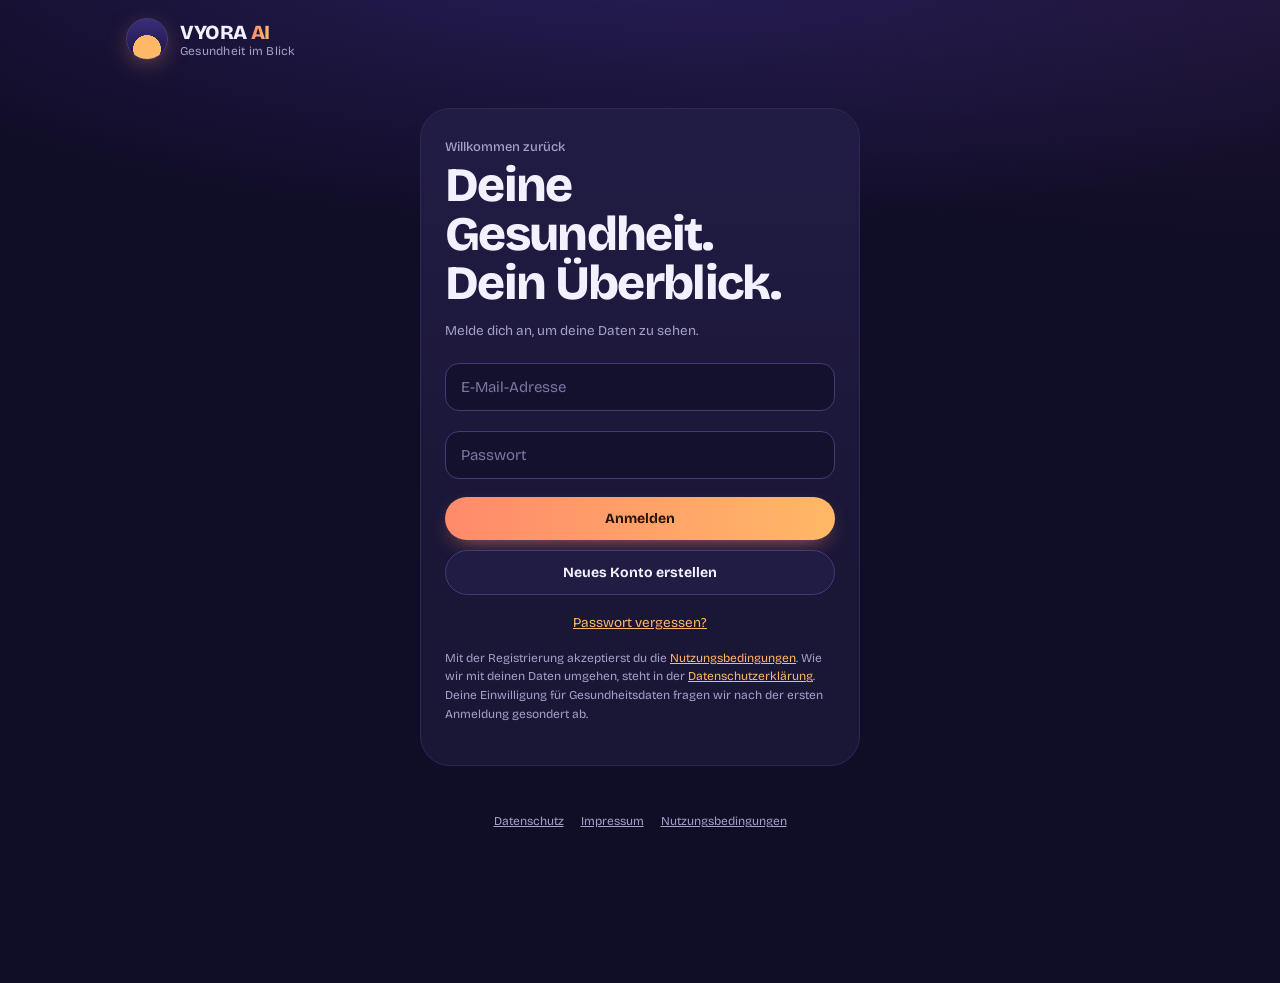
==== index.html @ ab8e05b0 "Update index.html" ====
<!DOCTYPE html>
<html lang="de">
<head>
<meta charset="UTF-8">
<meta http-equiv="Content-Security-Policy" content="default-src 'self'; script-src 'self'; style-src 'self' 'unsafe-inline'; img-src 'self' data: blob:; font-src 'self'; connect-src 'self' https://uukjvrmxrxbhueqarjpp.supabase.co wss://uukjvrmxrxbhueqarjpp.supabase.co; media-src 'self' blob:; worker-src 'self'; manifest-src 'self'; object-src 'none'; base-uri 'self'; form-action 'self'">
<meta name="viewport" content="width=device-width,initial-scale=1,viewport-fit=cover">
<meta name="theme-color" content="#100d26">
<meta name="apple-mobile-web-app-capable" content="yes">
<meta name="mobile-web-app-capable" content="yes">
<meta name="apple-mobile-web-app-status-bar-style" content="black-translucent">
<meta name="apple-mobile-web-app-title" content="VYORA">
<link rel="manifest" href="manifest.webmanifest">
<link rel="icon" type="image/png" sizes="192x192" href="icons/icon-192.png">
<link rel="apple-touch-icon" href="icons/apple-touch-icon.png">
<title>VYORA AI – Deine Gesundheit</title>
<link rel="stylesheet" href="css/app.css?v=0739593a74">
</head>
<body>
<div class="app">
<header>
  <div class="logo">
    <div class="logo-icon">V</div>
    <div>
      <strong>VYORA <span>AI</span></strong>
      <small>Gesundheit im Blick</small>
    </div>
  </div>
  <div class="avatar hidden" id="avatar">V</div>
</header>

<section id="resetCard" class="card auth hidden">
  <h1>Neues Passwort</h1>
  <p class="muted">Wähle ein neues Passwort für dein VYORA-Konto (mindestens 8 Zeichen).</p>
  <form id="resetForm">
    <input id="newPassword" type="password" aria-label="Neues Passwort" placeholder="Neues Passwort"
      autocomplete="new-password" minlength="8" required>
    <input id="newPassword2" type="password" aria-label="Neues Passwort wiederholen" placeholder="Neues Passwort wiederholen"
      autocomplete="new-password" minlength="8" required>
    <button id="resetSave" class="btn full" type="submit">Passwort speichern</button>
  </form>
  <p id="resetMessage" class="message" role="status"></p>
</section>

<section id="authCard" class="card auth hidden">
  <div class="eyebrow">Willkommen zurück</div>
  <h1>Deine Gesundheit.<br>Dein Überblick.</h1>
  <p class="muted">Melde dich an, um deine Daten zu sehen.</p>
  <form id="loginForm">
    <input id="email" type="email" aria-label="E-Mail-Adresse" placeholder="E-Mail-Adresse"
      autocomplete="email" required>
    <input id="password" type="password" aria-label="Passwort" placeholder="Passwort"
      autocomplete="current-password" minlength="6" required>
    <button class="btn full" type="submit">Anmelden</button>
  </form>
  <button id="registerButton" class="btn secondary full">
    Neues Konto erstellen
  </button>
  <button id="forgotButton" class="link-btn" type="button">
    Passwort vergessen?
  </button>

  <p class="muted small-note">
    Mit der Registrierung akzeptierst du die
    <a href="nutzungsbedingungen.html">Nutzungsbedingungen</a>.
    Wie wir mit deinen Daten umgehen, steht in der
    <a href="datenschutz.html">Datenschutzerklärung</a>.
    Deine Einwilligung für Gesundheitsdaten fragen wir nach der
    ersten Anmeldung gesondert ab.
  </p>

  <div id="socialLogin" class="hidden">
    <div class="or-line"><span>oder</span></div>
    <button id="googleLogin" class="btn social full hidden" type="button">
      <span class="social-icon">G</span> Mit Google anmelden
    </button>
    <button id="appleLogin" class="btn social full hidden" type="button">
      <span class="social-icon"></span> Mit Apple anmelden
    </button>
  </div>
</section>

<section id="mfaCard" class="card auth hidden">
  <div class="eyebrow">Zwei-Faktor-Anmeldung</div>
  <h1>Code eingeben</h1>
  <p>Dein Konto ist zusätzlich geschützt. Gib den 6-stelligen Code aus
    deiner Authenticator-App ein.</p>
  <form id="mfaForm">
    <label for="mfaCode">Code</label>
    <input id="mfaCode" inputmode="numeric" autocomplete="one-time-code"
      maxlength="7" required placeholder="123456">
    <button id="mfaButton" class="btn full" type="submit">Bestätigen</button>
  </form>
  <p id="mfaMessage" class="message" role="status"></p>
  <button id="mfaLogout" class="btn secondary full" type="button">Abmelden</button>
  <p class="muted small-note">Kein Zugriff mehr auf deine Authenticator-App?
    Schreib uns über das <a href="impressum.html">Impressum</a>. Nach einer
    Identitätsprüfung entfernen wir den zweiten Faktor.</p>
</section>

<section id="consentCard" class="card auth consent hidden">
  <div class="eyebrow">Bevor es losgeht</div>
  <h1>Deine Einwilligung</h1>
  <p class="notice hidden" id="consentUpdateNote">
    Neu in VYORA: Medikamentenplan, Symptom-Tagebuch, Laborwerte und ein
    Bericht für den Arzttermin.
    Weil dabei weitere Gesundheitsdaten gespeichert werden können, bitten
    wir dich, deine Einwilligung zu erneuern.
  </p>
  <p>
    VYORA AI ist eine Gesundheits-App. Damit sie funktioniert, verarbeiten
    wir <strong>Gesundheitsdaten</strong> von dir. Das sind besonders
    geschützte Daten, deshalb brauchen wir deine ausdrückliche Einwilligung.
  </p>
  <ul class="consent-list">
    <li><strong>Welche Daten:</strong> Mahlzeiten und Nährwerte, Trainings
      und Trainingsfortschritt, Tagesziele, Gewicht, Blutdruck, Puls,
      Blutzucker, Insulin-Einträge (Einheiten, Art, Name, KE) und Notizen,
      Schlafzeiten, Wohlbefinden (Stimmung, Energie, Stress), Obst- und
      Gemüse-Portionen, Medikamente mit Einnahmezeiten und abgehakten
      Einnahmen, Symptome mit deiner Einschätzung der Stärke, Laborwerte
      von deinen Befunden und Notizen, die du selbst einträgst. Wenn du
      einen Oura Ring verbindest, außerdem Schlaf-, Erholungs-, Aktivitäts-,
      Herzfrequenz- und Workout-Daten aus deinem Oura-Konto. Wenn du Apple
      Health per Kurzbefehl verbindest, die übermittelten Tageswerte
      (Schritte, Schlafdauer, Ruhepuls, aktive Kalorien).</li>
    <li><strong>Wozu:</strong> nur um dir diese Werte anzuzeigen und für dich
      auszuwerten. Keine Werbung, kein Verkauf, keine Weitergabe an Dritte,
      keine KI-Auswertung durch externe Anbieter.</li>
    <li><strong>Wo:</strong> in unserer Datenbank bei Supabase in der EU
      (Irland). Nur du hast Zugriff auf deine Einträge.</li>
    <li><strong>Widerruf:</strong> jederzeit unter „Mehr → Datenschutz &amp;
      Konto“. Dabei werden dein Konto und alle deine Daten gelöscht.</li>
  </ul>

  <form id="consentForm">
    <label class="check">
      <input type="checkbox" id="consentHealth" required>
      <span>Ich willige ausdrücklich ein, dass VYORA AI meine
      Gesundheitsdaten wie oben und in der
      <a href="datenschutz.html" target="_blank" rel="noopener">Datenschutzerklärung</a>
      beschrieben verarbeitet (Art. 9 Abs. 2 lit. a DSGVO). Mir ist bekannt,
      dass ich diese Einwilligung jederzeit mit Wirkung für die Zukunft
      widerrufen kann.</span>
    </label>
    <label class="check">
      <input type="checkbox" id="consentTerms" required>
      <span>Ich bin mindestens 16 Jahre alt und akzeptiere die
      <a href="nutzungsbedingungen.html" target="_blank" rel="noopener">Nutzungsbedingungen</a>.
      Mir ist bewusst, dass VYORA AI keine ärztliche Beratung ersetzt.</span>
    </label>
    <button id="consentButton" class="btn full" type="submit">
      Einwilligen und fortfahren
    </button>
  </form>
  <button id="consentDecline" class="btn secondary full" type="button">
    Nicht einwilligen und abmelden
  </button>
  <p id="consentMessage" class="message" role="status"></p>
</section>

<div id="dashboard" class="hidden">
<div id="offlineBanner" class="notice offline-banner hidden" role="status" aria-live="polite"></div>

<section id="homeView" class="view active">
  <div class="grid">
    <div class="card hero" id="heroCard">
      <h1>Guten <span id="greeting">Tag</span></h1>
      <p class="muted">So erholt bist du heute.</p>
      <div class="hero-content">
        <div class="score-ring">
          <svg viewBox="0 0 180 180" width="100%" height="100%" aria-hidden="true">
            <defs>
              <linearGradient id="sunGradient" x1="0" y1="0" x2="1" y2="1">
                <stop offset="0" stop-color="#9b5cff"/>
                <stop offset=".55" stop-color="#ff8a6b"/>
                <stop offset="1" stop-color="#ffd27a"/>
              </linearGradient>
            </defs>
            <circle class="ring-track" cx="90" cy="90" r="72"/>
            <circle id="scoreCircle" class="ring-progress"
              cx="90" cy="90" r="72"/>
          </svg>
          <div class="score-center">
            <strong id="mainScore">–</strong>
            <small id="scoreLabel">Schlafscore</small>
          </div>
        </div>
        <div class="score-info">
          <div class="eyebrow" id="scoreDate">Letzte Messung</div>
          <strong id="scoreRating">Noch keine Daten</strong>
          <p id="scoreSource">Dein zuletzt erfasster Schlafscore vom Tracker.</p>
        </div>
      </div>
    </div>

    <div class="card">
      <h2 id="trackerTitle">⌚ Dein Tracker</h2>
      <div class="status-row">
        <div id="ouraDot" class="dot"></div>
        <span id="ouraStatus">Verbindung wird geprüft ...</span>
      </div>
      <p class="muted">
        Verbinde einen Tracker für Schlaf, Puls und Schritte. Ohne Tracker
        kannst du alles selbst eintragen. Direkt verbinden: Oura Ring.
        Apple Watch: über Apple Health unter „Mehr“. Garmin und Fitbit
        sind in Planung.
      </p>
      <button id="ouraButton" class="btn secondary hidden">
        Oura verbinden
      </button>
      <button id="sleepButton" class="btn hidden">
        Schlafdaten aktualisieren ↻
      </button>
      <p id="ouraMessage" class="message"></p>
    </div>
  </div>

  <div class="stats">
    <div class="card stat">
      <div class="stat-icon">☾</div>
      <small>Schlaf</small>
      <strong id="miniSleep">–</strong>
      <small id="miniSleepSrc">vom Tracker</small>
    </div>
    <div class="card stat">
      <div class="stat-icon">♡</div>
      <small>Puls</small>
      <strong id="homePulse">–</strong>
      <small id="homePulseInfo">Noch keine Daten</small>
    </div>
    <div class="card stat">
      <div class="stat-icon">⚡</div>
      <small>Training heute</small>
      <strong id="homeTraining">–</strong>
      <small id="homeTrainingInfo">Noch nichts eingetragen</small>
    </div>
  </div>

  <div class="card" id="weekCard">
    <h2>📅 Deine Woche</h2>
    <p class="muted">Die letzten 7 Tage im Vergleich zu den 7 Tagen davor.</p>
    <div class="week-grid">
      <div class="nutrition-stat">
        <strong id="wkSleep">–</strong><small id="wkSleepLabel">Ø Schlaf</small>
        <span class="week-delta" id="wkSleepDelta"></span>
      </div>
      <div class="nutrition-stat">
        <strong id="wkTrain">–</strong><small>Trainingstage</small>
        <span class="week-delta" id="wkTrainDelta"></span>
      </div>
      <div class="nutrition-stat">
        <strong id="wkKcal">–</strong><small>Ø kcal pro Tag</small>
        <span class="week-delta" id="wkKcalDelta"></span>
      </div>
      <div class="nutrition-stat">
        <strong id="wkSteps">–</strong><small>Ø Schritte</small>
        <span class="week-delta" id="wkStepsDelta"></span>
      </div>
    </div>
    <p class="muted small-note" id="wkNote">Kalorien: Durchschnitt der Tage, an denen du etwas eingetragen hast. Zur Orientierung: Die WHO empfiehlt an mindestens 2 Tagen pro Woche Kräftigung; Studien zeigen ab etwa 7.000 Schritten am Tag einen deutlichen Gesundheitsnutzen.</p>
  </div>

  <div class="card" id="tipCard">
    <h2>💡 Tipp des Tages</h2>
    <div id="tipBox"></div>
  </div>

  <div class="card" id="challengeCard">
    <h2>🎯 Challenges &amp; Erfolge</h2>
    <div id="challengeBox"></div>
    <div id="challengeNew">
      <label for="challengeKind">Neue 30-Tage-Challenge</label>
      <select id="challengeKind"></select>
      <button id="challengeStart" class="btn secondary full" type="button">Challenge starten</button>
    </div>
    <p id="challengeMessage" class="message" role="status"></p>
    <details class="cx-extra">
      <summary>🏅 Deine Erfolge</summary>
      <div id="milestoneBox"><p class="muted">Wird geladen ...</p></div>
    </details>
  </div>

  <div class="card hidden" id="trackerCard">
    <div class="eyebrow" id="trackerCardSource">Von deinem Tracker</div>
    <h2 id="trackerCardTitle">⌚ Heute auf einen Blick</h2>
    <div class="tracker-grid">
      <div class="nutrition-stat">
        <strong id="trkHr">–</strong><small id="trkHrInfo">Aktuelle HF</small>
      </div>
      <div class="nutrition-stat">
        <strong id="trkReadiness">–</strong><small>Erholung</small>
      </div>
      <div class="nutrition-stat">
        <strong id="trkSteps">–</strong><small>Schritte</small>
      </div>
      <div class="nutrition-stat">
        <strong id="trkKcal">–</strong><small>Aktive kcal</small>
      </div>
    </div>
    <p class="muted" id="trkLastNight"></p>
  </div>

  <div class="grid">
    <div class="card">
      <h2>Dein Schlafverlauf</h2>
      <p class="muted">Letzte 7 Tage</p>
      <div id="homeChart" class="chart"></div>
    </div>
    <div class="card">
      <h2>🎯 Deine Tagesziele</h2>
      <div class="goal-rings">
      <div class="goal" data-goal="kcal">
        <div class="goal-ring">
          <svg viewBox="0 0 64 64" aria-hidden="true">
            <circle class="goal-track" cx="32" cy="32" r="27"/>
            <circle class="goal-fill" id="goalKcalFill" cx="32" cy="32" r="27"/>
          </svg>
          <strong id="homeCalories">0</strong>
        </div>
        <small id="goalKcalText">kcal</small>
      </div>
      <div class="goal" data-goal="protein">
        <div class="goal-ring">
          <svg viewBox="0 0 64 64" aria-hidden="true">
            <circle class="goal-track" cx="32" cy="32" r="27"/>
            <circle class="goal-fill" id="goalProteinFill" cx="32" cy="32" r="27"/>
          </svg>
          <strong id="goalProteinValue">0</strong>
        </div>
        <small id="goalProteinText">g Eiweiß</small>
      </div>
      <div class="goal" data-goal="steps">
        <div class="goal-ring">
          <svg viewBox="0 0 64 64" aria-hidden="true">
            <circle class="goal-track" cx="32" cy="32" r="27"/>
            <circle class="goal-fill" id="goalStepsFill" cx="32" cy="32" r="27"/>
          </svg>
          <strong id="goalStepsValue">–</strong>
        </div>
        <small id="goalStepsText">Schritte</small>
      </div>
      <div class="goal" data-goal="water">
        <div class="goal-ring">
          <svg viewBox="0 0 64 64" aria-hidden="true">
            <circle class="goal-track" cx="32" cy="32" r="27"/>
            <circle class="goal-fill" id="goalWaterFill" cx="32" cy="32" r="27"/>
          </svg>
          <strong id="goalWaterValue">0</strong>
        </div>
        <small id="goalWaterText">Gläser Wasser</small>
      </div>
      </div>
      <div class="water-row">
        <button id="waterMinus" type="button" aria-label="Ein Glas Wasser weniger">−</button>
        <span id="waterInfo" aria-live="polite">💧 0 Gläser · 0,0 l</span>
        <button id="waterPlus" class="plus" type="button" aria-label="Ein Glas Wasser getrunken">+</button>
      </div>
      <div class="water-row">
        <button id="vegMinus" type="button" aria-label="Eine Portion Obst oder Gemüse weniger">−</button>
        <span id="vegInfo" aria-live="polite">🥦 0/5 Obst &amp; Gemüse</span>
        <button id="vegPlus" class="plus" type="button" aria-label="Eine Portion Obst oder Gemüse gegessen">+</button>
      </div>
      <p id="homeNutritionInfo" class="muted">
        Noch keine Mahlzeiten eingetragen.
      </p>
      <div class="goal-actions">
        <button class="btn" id="goNutrition">
          Mahlzeit eintragen +
        </button>
        <button class="btn secondary" id="goGoals" type="button">
          Ziele festlegen
        </button>
      </div>
    </div>
  </div>
</section>

<section id="nutritionView" class="view">
  <div class="eyebrow">Dein Ernährungstagebuch</div>
  <h1>Ernährung 🥗</h1>
  <p class="muted">
    Lebensmittel suchen, Mengen wählen und Nährwerte übernehmen.
  </p>

  <div class="card">
    <label for="nutritionDate">Datum auswählen</label>
    <input id="nutritionDate" type="date">
    <h2>Deine Tagesbilanz</h2>
    <div class="nutrition-summary">
      <div class="nutrition-stat">
        <strong id="totalCalories">0</strong><small>kcal</small>
      </div>
      <div class="nutrition-stat">
        <strong id="totalProtein">0</strong><small>Eiweiß (g)</small>
      </div>
      <div class="nutrition-stat">
        <strong id="totalCarbs">0</strong><small>Kohlenhydrate (g)</small>
      </div>
      <div class="nutrition-stat">
        <strong id="totalFat">0</strong><small>Fett (g)</small>
      </div>
    </div>
    <p class="muted" id="fiberInfo"></p>
    <p class="muted">
      Die Tageswerte ergeben sich aus deinen gespeicherten Mahlzeiten.
    </p>
  </div>

  <div class="card hidden" id="frequentCard">
    <h2>⭐ Oft gegessen</h2>
    <p class="muted">
      Ein Tipp übernimmt Menge und Nährwerte vom letzten Mal.
    </p>
    <div id="frequentList" class="chips"></div>
  </div>

  <div class="card">
    <h2>🔎 Lebensmittel suchen</h2>
    <p class="muted">
      Suche zum Beispiel nach Haferflocken, Skyr oder Milch.
    </p>

    <form id="foodSearchForm">
      <label for="foodSearch">Lebensmittel oder Marke</label>
      <input id="foodSearch" type="search"
        placeholder="z. B. Haferflocken" minlength="2" required>
      <button id="foodSearchButton" class="btn full" type="submit">
        Lebensmittel suchen
      </button>
    </form>

    <div class="or-line">oder Barcode</div>

    <button id="scanButton" class="btn secondary full" type="button">
      📷 Barcode scannen
    </button>

    <div id="scanBox" class="scan-box hidden">
      <video id="scanVideo" muted playsinline></video>
      <div class="scan-frame"></div>
    </div>
    <button id="scanStop" class="btn secondary full hidden" type="button">
      Scannen beenden
    </button>

    <form id="barcodeForm" class="barcode-row">
      <div>
        <label for="barcodeInput">Barcode eintippen</label>
        <input id="barcodeInput" inputmode="numeric"
          pattern="[0-9]{8,14}" maxlength="14"
          placeholder="z. B. 4000521006303" required>
      </div>
      <button class="btn" type="submit">Suchen</button>
    </form>

    <p id="foodSearchMessage" class="message" role="status"></p>
    <div id="foodSearchResults"></div>

    <p class="muted">
      Datenquelle: Open Food Facts. Die Angaben stammen teilweise
      von Nutzern und können unvollständig oder fehlerhaft sein.
      Suchbegriffe und Barcodes werden über unseren eigenen Server
      (Supabase, EU) an Open Food Facts weitergegeben – deine
      IP-Adresse und dein Konto bleiben dort unbekannt. Das Kamerabild
      wird nur auf deinem Gerät ausgewertet und weder gespeichert
      noch hochgeladen.
    </p>
  </div>

  <div class="card">
    <h2>+ Mahlzeit hinzufügen</h2>
    <p id="selectedFoodInfo" class="muted">
      Wähle ein Suchergebnis oder gib deine Werte selbst ein.
    </p>

    <form id="nutritionForm">
      <label for="mealType">Mahlzeit</label>
      <select id="mealType" required>
        <option value="breakfast">Frühstück</option>
        <option value="lunch">Mittagessen</option>
        <option value="dinner">Abendessen</option>
        <option value="snack">Snack</option>
      </select>

      <label for="foodName">Lebensmittel / Gericht</label>
      <input id="foodName" maxlength="200"
        placeholder="z. B. Haferflocken" required>

      <label for="foodAmount">Menge in Gramm</label>
      <input id="foodAmount" type="number"
        min="1" max="100000" step="0.1" value="100" required>

      <p class="muted" id="amountHint">
        Bei ausgewählten Lebensmitteln werden die Nährwerte
        automatisch für diese Menge berechnet.
      </p>

      <div class="form-grid">
        <div>
          <label for="calories">Kalorien (kcal)</label>
          <input id="calories" type="number" min="0"
            max="999999" step="0.01" placeholder="0" required>
        </div>
        <div>
          <label for="protein">Eiweiß (g)</label>
          <input id="protein" type="number" min="0"
            max="999999" step="0.01" value="0" required>
        </div>
        <div>
          <label for="carbs">Kohlenhydrate (g)</label>
          <input id="carbs" type="number" min="0"
            max="999999" step="0.01" value="0" required>
        </div>
        <div>
          <label for="fat">Fett (g)</label>
          <input id="fat" type="number" min="0"
            max="999999" step="0.01" value="0" required>
        </div>
      </div>

      <label for="fiber">Ballaststoffe (g, optional)</label>
      <input id="fiber" type="number" min="0" max="999" step="0.01"
        inputmode="decimal" placeholder="leer lassen, wenn unbekannt">

      <button id="saveMeal" class="btn full" type="submit">
        Mahlzeit speichern
      </button>
      <button id="clearFood" class="btn secondary full" type="button">
        Eingaben zurücksetzen
      </button>
    </form>

    <p class="muted">
      Kontrolliere die Angaben vor dem Speichern.
      Manuelle Korrekturen sind jederzeit möglich.
    </p>
    <p id="nutritionMessage" class="message" role="status"></p>
  </div>

  <div class="card">
    <h2>Gespeicherte Mahlzeiten</h2>
    <div id="nutritionList" class="muted">
      Einträge werden geladen ...
    </div>
  </div>

  <div class="card" id="kitchenCard">
    <h2>🍲 Rezepte, Wochenplan &amp; Einkauf</h2>
    <div class="seg" id="kitchenTabs" role="tablist" aria-label="Bereich">
      <button type="button" role="tab" data-tab="recipes" aria-selected="true" aria-controls="recipePanel">Rezepte</button>
      <button type="button" role="tab" data-tab="plan" aria-selected="false" aria-controls="planPanel">Wochenplan</button>
      <button type="button" role="tab" data-tab="shop" aria-selected="false" aria-controls="shopPanel">Einkauf</button>
    </div>

    <div id="recipePanel" role="tabpanel">
      <label for="kitchenMeal">Ins Tagebuch eintragen als</label>
      <select id="kitchenMeal">
        <option value="breakfast">Frühstück</option>
        <option value="lunch">Mittagessen</option>
        <option value="dinner">Abendessen</option>
        <option value="snack">Snack</option>
      </select>
      <div id="recipeList"></div>
      <button id="recipeNew" class="btn secondary full" type="button">+ Neues Rezept</button>
      <form id="recipeEditor" class="hidden recipe-editor">
        <h3 id="recipeEditorTitle">Neues Rezept</h3>
        <div class="form-grid">
          <div>
            <label for="recipeName">Name</label>
            <input id="recipeName" maxlength="100" autocomplete="off" required placeholder="z. B. Linsen-Curry">
          </div>
          <div>
            <label for="recipeServings">Portionen</label>
            <input id="recipeServings" type="number" min="1" max="20" step="1" value="2" required>
          </div>
        </div>
        <span class="label">Zutaten (Menge in Gramm für das ganze Rezept)</span>
        <div id="ingList"></div>
        <p class="muted" id="recipeTotals"></p>
        <div class="cx-input">
          <label for="ingSearch" class="sr-only">Zutat suchen</label>
          <input id="ingSearch" maxlength="80" autocomplete="off" placeholder="Zutat suchen, z. B. rote Linsen">
          <button id="ingSearchBtn" class="btn secondary" type="button">Suchen</button>
        </div>
        <div id="ingResults"></div>
        <details class="cx-extra" id="ingManual">
          <summary>Zutat von Hand eintragen (Werte je 100 g)</summary>
          <div class="settings-grid">
            <div><label for="ingKcal">kcal</label><input id="ingKcal" type="number" min="0" max="900" step="any" inputmode="decimal"></div>
            <div><label for="ingProtein">Eiweiß (g)</label><input id="ingProtein" type="number" min="0" max="100" step="any" inputmode="decimal"></div>
            <div><label for="ingCarbs">KH (g)</label><input id="ingCarbs" type="number" min="0" max="100" step="any" inputmode="decimal"></div>
            <div><label for="ingFat">Fett (g)</label><input id="ingFat" type="number" min="0" max="100" step="any" inputmode="decimal"></div>
            <div><label for="ingFiber">Ballaststoffe (g)</label><input id="ingFiber" type="number" min="0" max="100" step="any" inputmode="decimal"></div>
            <div class="full-span"><button id="ingManualBtn" class="btn secondary full" type="button">Zutat mit dem Namen oben hinzufügen</button></div>
          </div>
        </details>
        <label for="recipeSteps">Zubereitung (optional)</label>
        <textarea id="recipeSteps" maxlength="4000" rows="4" placeholder="Kurz die Schritte notieren"></textarea>
        <button id="recipeSave" class="btn full" type="submit">Rezept speichern</button>
        <button id="recipeCancel" class="btn secondary full" type="button">Abbrechen</button>
        <button id="recipeDelete" class="btn danger full hidden" type="button">Rezept löschen</button>
      </form>
    </div>

    <div id="planPanel" role="tabpanel" class="hidden">
      <div class="day-nav">
        <button id="planPrev" class="icon-btn" type="button" aria-label="Vorherige Woche">‹</button>
        <strong id="planLabel"></strong>
        <button id="planNext" class="icon-btn" type="button" aria-label="Nächste Woche">›</button>
      </div>
      <div id="planWeek"></div>
      <form id="planForm" class="plan-form">
        <div class="form-grid">
          <div><label for="planDay">Tag</label><select id="planDay"></select></div>
          <div><label for="planMeal">Mahlzeit</label>
            <select id="planMeal">
              <option value="breakfast">Frühstück</option>
              <option value="lunch">Mittagessen</option>
              <option value="dinner" selected>Abendessen</option>
              <option value="snack">Snack</option>
            </select></div>
        </div>
        <label for="planRecipe">Rezept</label>
        <select id="planRecipe"></select>
        <label for="planTitle">… oder freier Eintrag</label>
        <input id="planTitle" maxlength="100" autocomplete="off" placeholder="z. B. Essen bei Oma">
        <button id="planAdd" class="btn full" type="submit">In den Plan</button>
      </form>
      <button id="planToShop" class="btn secondary full" type="button">Zutaten dieser Woche auf die Einkaufsliste</button>
    </div>

    <div id="shopPanel" role="tabpanel" class="hidden">
      <div id="shopList"></div>
      <form id="shopForm" class="cx-input">
        <label for="shopName" class="sr-only">Artikel</label>
        <input id="shopName" maxlength="100" autocomplete="off" placeholder="Artikel" required>
        <label for="shopAmount" class="sr-only">Menge</label>
        <input id="shopAmount" maxlength="40" autocomplete="off" placeholder="Menge" class="shop-amount">
        <button class="btn secondary" type="submit">+</button>
      </form>
      <button id="shopClear" class="btn secondary full hidden" type="button">Erledigte entfernen</button>
    </div>
    <p id="kitchenMessage" class="message" role="status"></p>
  </div>
</section>

<section id="trainingView" class="view">
  <div class="eyebrow">Dein Trainingstagebuch</div>
  <h1>Training 🏋️</h1>
  <p class="muted">
    Übungen mit Sätzen, Wiederholungen und Gewicht eintragen.
  </p>

  <div class="card" id="recoveryCard">
    <h2>🔋 Erholung heute</h2>
    <div id="recoveryBox"><p class="muted">Wird geladen ...</p></div>
  </div>

  <div class="card" id="weekPlanCard">
    <h2>🗓️ Wochenplanung</h2>
    <p class="muted" id="weekPlanLabel"></p>
    <div id="weekPlanBox"></div>
    <button id="weekPlanSave" class="btn full" type="button">Plan speichern</button>
    <p id="weekPlanMessage" class="message" role="status"></p>
  </div>

  <div class="card" id="caliCard">
    <h2>🤸 Calisthenics-Programm</h2>

    <!-- Einrichtung -->
    <div id="caliSetup">
      <p class="muted">
        Training mit dem eigenen Körpergewicht – ohne Studio. Jede Übung hat
        Stufen von leicht bis schwer. Du startest auf deiner Stufe und
        steigst auf, sobald du das Ziel sicher schaffst. Kein Springen,
        gelenkschonend für den Einstieg.
      </p>
      <h3>An welchen Tagen willst du trainieren?</h3>
      <p class="muted">Empfehlung: 3 Tage mit je einem Tag Pause dazwischen.</p>
      <div class="day-picker" id="caliDays"></div>
      <h3 id="caliDiffHead">Wie fordernd soll es sein?</h3>
      <div class="day-picker" id="caliDiffSetup" role="radiogroup" aria-labelledby="caliDiffHead"></div>
      <p class="muted diff-info" id="caliDiffSetupInfo"></p>
      <button id="caliStartButton" class="btn full" type="button">
        Programm starten
      </button>
    </div>

    <!-- Laufendes Programm -->
    <div id="caliRun" class="hidden">
      <div class="week" id="caliWeek" aria-label="Deine Trainingswoche"></div>
      <p id="caliToday" class="muted"></p>
      <div class="day-picker" id="caliDiffRun" role="radiogroup" aria-label="Schwierigkeit"></div>
      <p class="muted diff-info" id="caliDiffRunInfo"></p>

      <div id="caliSession">
        <details class="cx-extra">
          <summary>Aufwärmen (5 Minuten)</summary>
          <ul>
            <li>1 Min. auf der Stelle gehen, Arme locker schwingen</li>
            <li>10× Armkreisen vorwärts und rückwärts</li>
            <li>10× Hüftkreisen in jede Richtung</li>
            <li>10× halbe Kniebeugen, langsam</li>
            <li>10× Schulterblätter zusammenziehen und lösen</li>
          </ul>
        </details>

        <div id="caliExercises"></div>

        <div class="rest-timer" id="restTimer">
          <strong id="restTime">1:30</strong>
          <button id="restButton" class="btn secondary" type="button">
            Pause starten
          </button>
        </div>
        <p class="muted">
          Pause zwischen den Sätzen mit dem Timer. Langsam und sauber ist
          wichtiger als viele Wiederholungen.
        </p>

        <button id="caliSave" class="btn full" type="button">
          Training speichern
        </button>

      </div>

      <button id="caliStretch" class="btn secondary full hidden" type="button">
        🧘 Danach dehnen (geführt, ca. 6 Minuten)
      </button>

      <button id="caliAnyway" class="btn secondary full hidden" type="button">
        Trotzdem heute trainieren
      </button>

      <details class="cx-extra">
        <summary>So funktioniert der Aufstieg</summary>
        <ul>
          <li>Jede Übung hat ein Ziel, z. B. 3 Sätze mit 8–12 Wiederholungen.</li>
          <li>Trag nach dem Training ein, wie viele du im schwächsten Satz geschafft hast.</li>
          <li>Schaffst du zweimal hintereinander die obere Zahl, schlägt VYORA die nächste Stufe vor.</li>
          <li>Schaffst du die untere Zahl nicht, geh ruhig eine Stufe zurück. Mit ▲ ▼ kannst du jederzeit selbst wechseln.</li>
          <li>Training A und B wechseln sich ab, damit alle Muskeln drankommen.</li>
          <li>Leicht, Mittel oder Schwer ändert Sätze, Pausen und Dauer. Bei „Schwer“ kommt pro Training eine Übung dazu. Deine Stufen bleiben beim Wechsel erhalten.</li>
        </ul>
      </details>
      <button id="caliDaysEdit" class="btn secondary" type="button">
        Trainingstage ändern
      </button>
      <p class="muted small-note">
        Bei Schmerzen die Übung abbrechen. Wenn du Beschwerden oder
        Vorerkrankungen hast, sprich vor dem Start mit deiner Ärztin oder
        deinem Arzt. Das Programm ist ein allgemeiner Trainingsplan, keine
        medizinische Beratung.
      </p>
    </div>
    <p id="caliMessage" class="message" role="status"></p>
  </div>

  <div class="card" id="stretchCard">
    <h2>🧘 Dehnen &amp; Beweglichkeit</h2>
    <p class="muted">
      Geführte Dehnroutinen mit Timer. Das Handy sagt dir, welche Übung
      dran ist und wann du wechselst. Ideal nach dem Training oder an
      Pausentagen.
    </p>
    <div class="day-picker" id="stretchPick" role="radiogroup" aria-label="Dehnroutine"></div>
    <div id="stretchPreview">
      <p class="muted" id="stretchInfo"></p>
      <ol class="st-list" id="stretchList"></ol>
      <button id="stretchStart" class="btn full" type="button">Dehnen starten</button>
    </div>
    <div id="stretchRun" class="hidden">
      <div class="st-step" id="stretchStep" aria-live="polite">
        <small id="stretchCount"></small>
        <strong id="stretchName"></strong>
        <div class="st-time" id="stretchTime"></div>
        <p id="stretchHow"></p>
        <div class="st-bar"><i id="stretchBar"></i></div>
      </div>
      <div class="st-actions">
        <button id="stretchPause" class="btn secondary" type="button">Pause</button>
        <button id="stretchSkip" class="btn secondary" type="button">Weiter</button>
        <button id="stretchStop" class="btn secondary" type="button">Beenden</button>
      </div>
    </div>
    <div id="stretchDone" class="hidden">
      <p class="muted"><strong>✓ Geschafft!</strong> Gut gemacht.</p>
      <button id="stretchLog" class="btn full" type="button">Im Trainingstagebuch speichern</button>
    </div>
    <p class="muted small-note">
      Nur bis zu einem angenehmen Ziehen dehnen, nicht in den Schmerz und
      nicht wippen. Ruhig weiteratmen. Bei Beschwerden abbrechen.
    </p>
    <p id="stretchMessage" class="message" role="status"></p>
  </div>

  <div class="card">
    <label for="trainingDate">Datum auswählen</label>
    <input id="trainingDate" type="date">
    <h2>Deine Trainingsbilanz</h2>
    <div class="nutrition-summary three">
      <div class="nutrition-stat">
        <strong id="totalExercises">0</strong><small>Übungen</small>
      </div>
      <div class="nutrition-stat">
        <strong id="totalSets">0</strong><small>Sätze</small>
      </div>
      <div class="nutrition-stat">
        <strong id="totalVolume">0</strong><small>Volumen (kg)</small>
      </div>
    </div>
    <p class="muted">
      Volumen = Sätze × Wiederholungen × Gewicht.
      Übungen mit Körpergewicht zählen hier mit 0 kg.
    </p>
  </div>

  <div class="card">
    <h2>+ Übung eintragen</h2>
    <form id="workoutForm">
      <label for="exercise">Übung</label>
      <input id="exercise" list="exerciseSuggestions"
        maxlength="120" placeholder="z. B. Liegestütze" required>
      <datalist id="exerciseSuggestions"></datalist>

      <p id="lastTimeInfo" class="muted"></p>

      <div class="form-grid">
        <div>
          <label for="sets">Sätze</label>
          <input id="sets" type="number" min="1" max="100"
            step="1" value="3" required>
        </div>
        <div>
          <label for="reps">Wiederholungen (oder Sekunden)</label>
          <input id="reps" type="number" min="1" max="1000"
            step="1" value="10" required>
        </div>
      </div>

      <label for="weight">Zusatzgewicht in kg (leer = Körpergewicht)</label>
      <input id="weight" type="number" min="0" max="1000"
        step="0.5" placeholder="leer lassen bei Körpergewicht">

      <label for="workoutNotes">Notiz (optional)</label>
      <input id="workoutNotes" maxlength="500"
        placeholder="z. B. letzte Wiederholung schwer">

      <button id="saveWorkout" class="btn full" type="submit">
        Übung speichern
      </button>
    </form>
    <p id="workoutMessage" class="message" role="status"></p>
  </div>

  <div class="card">
    <h2>📋 Trainingspläne</h2>
    <p class="muted">
      Starte einen Plan: Alle Übungen werden für das gewählte Datum
      eingetragen. Danach kannst du Werte anpassen oder löschen.
    </p>
    <div id="planList" class="muted">Pläne werden geladen ...</div>
    <div class="section-divider"></div>
    <h3>Training des gewählten Tages als Plan speichern</h3>
    <form id="planForm">
      <label for="planName">Name des Plans</label>
      <input id="planName" maxlength="80"
        placeholder="z. B. Mein Ganzkörper-Tag" required>
      <button id="savePlan" class="btn secondary full" type="submit">
        Eingetragene Übungen als Plan speichern
      </button>
    </form>
    <p id="planMessage" class="message" role="status"></p>
  </div>

  <div class="card hidden" id="trackerWorkoutCard">
    <h2 id="trackerWorkoutTitle">⌚ Vom Tracker erkannte Workouts</h2>
    <p class="muted" id="trackerWorkoutSource"></p>
    <div id="trackerWorkouts"></div>
  </div>

  <div class="card">
    <h2>Eingetragene Übungen</h2>
    <div id="workoutList" class="muted">
      Einträge werden geladen ...
    </div>
  </div>
  <div class="card" id="libCard">
    <h2>📚 Übungsbibliothek</h2>
    <p class="muted">Kurze Anleitungen mit leichteren und schwereren Varianten. Bei Schmerzen abbrechen.</p>
    <label for="libSearch" class="sr-only">Übung suchen</label>
    <input id="libSearch" type="search" autocomplete="off" placeholder="Übung suchen, z. B. Plank">
    <div class="chips" id="libCats" role="group" aria-label="Kategorie"></div>
    <div id="libList"></div>
  </div>

  <div class="card" id="prCard">
    <h2>🏆 Fortschritt &amp; Bestleistungen</h2>
    <p class="muted">
      Aus deinem Trainingstagebuch der letzten 12 Monate. Das Maximalgewicht
      für eine Wiederholung (1RM) ist nur geschätzt (Epley-Formel) – teste es
      nicht ohne Aufwärmen und Sicherung.
    </p>
    <div id="prWeeks"></div>
    <div id="prList">Noch keine Trainings eingetragen.</div>
  </div>
</section>

<section id="healthView" class="view">
  <div class="eyebrow">Deine Gesundheitswerte</div>
  <h1>Gesundheit ♡</h1>
  <p class="muted">
    Alles rund um deine Gesundheit – in vier Bereiche aufgeteilt. Unter „Arzt“ findest du Symptome, Laborwerte und den Bericht für den Arzttermin.
  </p>

  <div class="htabs" id="healthTabs" role="tablist" aria-label="Bereiche in Gesundheit">
    <button type="button" role="tab" id="htab-heute" data-htab="heute" aria-controls="hpanel-heute" aria-selected="true" tabindex="0">Heute</button>
    <button type="button" role="tab" id="htab-messen" data-htab="messen" aria-controls="hpanel-messen" aria-selected="false" tabindex="-1">Messwerte</button>
    <button type="button" role="tab" id="htab-schlaf" data-htab="schlaf" aria-controls="hpanel-schlaf" aria-selected="false" tabindex="-1">Schlaf</button>
    <button type="button" role="tab" id="htab-arzt" data-htab="arzt" aria-controls="hpanel-arzt" aria-selected="false" tabindex="-1">Arzt</button>
  </div>

  <div class="hpanel" id="hpanel-heute" role="tabpanel" aria-labelledby="htab-heute">
  <div class="card" id="wellCard">
    <h2>🌿 Wie geht's dir heute?</h2>
    <p class="muted">Ein kurzer Check-in – nur für dich. VYORA bewertet nichts und stellt keine Diagnosen.</p>
    <form id="wellForm">
      <fieldset class="rate">
        <legend>Stimmung</legend>
        <div class="day-picker rate-row">
          <label><input type="radio" name="wellMood" value="1"><span aria-label="sehr schlecht">😣</span></label>
          <label><input type="radio" name="wellMood" value="2"><span aria-label="eher schlecht">🙁</span></label>
          <label><input type="radio" name="wellMood" value="3"><span aria-label="mittel">😐</span></label>
          <label><input type="radio" name="wellMood" value="4"><span aria-label="eher gut">🙂</span></label>
          <label><input type="radio" name="wellMood" value="5"><span aria-label="sehr gut">😄</span></label>
        </div>
      </fieldset>
      <fieldset class="rate">
        <legend>Energie <small>(1 = erschöpft, 5 = voller Energie)</small></legend>
        <div class="day-picker rate-row">
          <label><input type="radio" name="wellEnergy" value="1"><span>1</span></label>
          <label><input type="radio" name="wellEnergy" value="2"><span>2</span></label>
          <label><input type="radio" name="wellEnergy" value="3"><span>3</span></label>
          <label><input type="radio" name="wellEnergy" value="4"><span>4</span></label>
          <label><input type="radio" name="wellEnergy" value="5"><span>5</span></label>
        </div>
      </fieldset>
      <fieldset class="rate">
        <legend>Stress <small>(1 = entspannt, 5 = sehr gestresst)</small></legend>
        <div class="day-picker rate-row">
          <label><input type="radio" name="wellStress" value="1"><span>1</span></label>
          <label><input type="radio" name="wellStress" value="2"><span>2</span></label>
          <label><input type="radio" name="wellStress" value="3"><span>3</span></label>
          <label><input type="radio" name="wellStress" value="4"><span>4</span></label>
          <label><input type="radio" name="wellStress" value="5"><span>5</span></label>
        </div>
      </fieldset>
      <label for="wellNote">Notiz (optional)</label>
      <textarea id="wellNote" rows="2" maxlength="500" placeholder="z. B. gut geschlafen, viel Arbeit"></textarea>
      <button id="wellSave" class="btn full" type="submit">Check-in speichern</button>
    </form>
    <p id="wellMessage" class="message" role="status"></p>
    <div id="wellWeek" class="well-week" aria-label="Stimmung der letzten 7 Tage"></div>
    <p class="muted small-note">
      Geht es dir über längere Zeit nicht gut, sprich mit jemandem, dem du
      vertraust, oder mit deiner Hausarztpraxis. Kostenlos und rund um die Uhr:
      TelefonSeelsorge <a href="tel:08001110111">0800 111 0 111</a> oder
      <a href="tel:08001110222">0800 111 0 222</a>. Im Notfall: <a href="tel:112">112</a>.
    </p>
  </div>

  <div class="card" id="medCard">
    <h2>💊 Medikamente</h2>
    <p class="muted">
      Dein Einnahmeplan – so, wie er auf deinem Medikationsplan oder dem
      Beipackzettel steht. Hake ab, was du genommen hast. VYORA rechnet
      keine Dosis aus und gibt keine Empfehlungen.
    </p>
    <div id="medToday"></div>
    <details class="cx-extra" id="medManage">
      <summary>Medikamente verwalten</summary>
      <div id="medList"></div>
      <form id="medForm">
        <h3 id="medFormTitle">Medikament hinzufügen</h3>
        <label for="medName">Name</label>
        <input id="medName" maxlength="80" required autocomplete="off" placeholder="z. B. Ramipril 5 mg">
        <label for="medAmount">Menge laut deinem Plan (optional)</label>
        <input id="medAmount" maxlength="40" autocomplete="off" placeholder="z. B. 1 Tablette">
        <span class="label" id="medTimesLabel">Uhrzeiten</span>
        <div id="medTimes" class="time-list" role="group" aria-labelledby="medTimesLabel"></div>
        <button id="medAddTime" class="btn secondary" type="button">+ Uhrzeit</button>
        <label class="check">
          <input type="checkbox" id="medRemind">
          <span>Zu diesen Uhrzeiten per Benachrichtigung erinnern</span>
        </label>
        <label for="medNote">Notiz (optional)</label>
        <input id="medNote" maxlength="300" autocomplete="off" placeholder="z. B. zum Frühstück">
        <button id="medSave" class="btn full" type="submit">Speichern</button>
        <button id="medCancel" class="btn secondary full hidden" type="button">Abbrechen</button>
      </form>
      <p class="muted small-note">
        Die Benachrichtigung zeigt nur „Zeit für deine Medikamente“ – ohne
        Namen, damit auf dem Sperrbildschirm nichts Persönliches steht.
        Benachrichtigungen erlaubst du unter „Mehr → Erinnerungen“.
        Ändert sich dein Plan, sprich das bitte immer mit deiner Ärztin,
        deinem Arzt oder deiner Apotheke ab.
      </p>
    </details>
    <p id="medMessage" class="message" role="status"></p>
  </div>

  <div class="card" id="breathCard">
    <h2>🫁 Ruhig atmen</h2>
    <p class="muted">
      Langsames Atmen – etwa 6 Atemzüge pro Minute – hilft vielen, zur Ruhe
      zu kommen. Atme 4 Sekunden durch die Nase ein und 6 Sekunden langsam aus.
    </p>
    <div class="day-picker pill-picker" role="radiogroup" aria-label="Dauer">
      <label><input type="radio" name="breathMin" value="1"><span>1 Min.</span></label>
      <label><input type="radio" name="breathMin" value="3" checked><span>3 Min.</span></label>
      <label><input type="radio" name="breathMin" value="5"><span>5 Min.</span></label>
    </div>
    <div class="breath-stage">
      <div class="breath-circle" id="breathCircle" aria-hidden="true"></div>
      <div class="breath-label">
        <strong id="breathText" aria-live="polite">Bereit?</strong>
        <small id="breathTime"></small>
      </div>
    </div>
    <button id="breathStart" class="btn full" type="button">Starten</button>
    <p class="muted small-note">Wird dir schwindlig, atme einfach normal weiter. Es wird nichts gespeichert.</p>
  </div>
  </div>

  <div class="hpanel hidden" id="hpanel-messen" role="tabpanel" aria-labelledby="htab-messen">
  <div class="stats">
    <div class="card stat">
      <div class="stat-icon">⚖</div>
      <small>Gewicht</small>
      <strong id="latestWeight">–</strong>
      <small id="latestWeightDate">Noch keine Daten</small>
    </div>
    <div class="card stat">
      <div class="stat-icon">🩺</div>
      <small>Blutdruck</small>
      <strong id="latestBp">–</strong>
      <small id="latestBpDate">Noch keine Daten</small>
    </div>
    <div class="card stat">
      <div class="stat-icon">♡</div>
      <small>Puls</small>
      <strong id="latestPulse">–</strong>
      <small id="latestPulseDate">Noch keine Daten</small>
    </div>
  </div>

  <div class="card" id="checkCard">
    <h2>✓ Heute erledigt?</h2>
    <p class="muted" id="checkHint">
      Leg fest, was du jeden Tag festhalten möchtest – zum Beispiel
      Blutdruck, Blutzucker oder Insulin. Dann siehst du hier deine Häkchen.
    </p>
    <div id="checkList"></div>

    <details class="cx-extra" id="checkSettings">
      <summary>Checkliste anpassen</summary>
      <form id="checkForm" class="settings-grid">
        <div>
          <label for="setBp">🩺 Blutdruck</label>
          <select id="setBp">
          <option value="0">aus</option>
          <option value="1">1× pro Tag</option>
          <option value="2">2× pro Tag</option>
          <option value="3">3× pro Tag</option>
          <option value="4">4× pro Tag</option>
          <option value="5">5× pro Tag</option>
          <option value="6">6× pro Tag</option>
          </select>
        </div>
        <div>
          <label for="setGlucose">🩸 Blutzucker</label>
          <select id="setGlucose">
          <option value="0">aus</option>
          <option value="1">1× pro Tag</option>
          <option value="2">2× pro Tag</option>
          <option value="3">3× pro Tag</option>
          <option value="4">4× pro Tag</option>
          <option value="5">5× pro Tag</option>
          <option value="6">6× pro Tag</option>
          <option value="7">7× pro Tag</option>
          <option value="8">8× pro Tag</option>
          <option value="9">9× pro Tag</option>
          <option value="10">10× pro Tag</option>
          </select>
        </div>
        <div>
          <label for="setInsulin">💉 Insulin</label>
          <select id="setInsulin">
          <option value="0">aus</option>
          <option value="1">1× pro Tag</option>
          <option value="2">2× pro Tag</option>
          <option value="3">3× pro Tag</option>
          <option value="4">4× pro Tag</option>
          <option value="5">5× pro Tag</option>
          <option value="6">6× pro Tag</option>
          <option value="7">7× pro Tag</option>
          <option value="8">8× pro Tag</option>
          <option value="9">9× pro Tag</option>
          <option value="10">10× pro Tag</option>
          </select>
        </div>
        <div>
          <label for="setUnit">Blutzucker-Einheit</label>
          <select id="setUnit">
            <option value="mg_dl">mg/dl</option>
            <option value="mmol_l">mmol/l</option>
          </select>
        </div>
        <button id="saveCheck" class="btn full full-span" type="submit">
          Checkliste speichern
        </button>
      </form>
    </details>
    <p id="checkMessage" class="message" role="status"></p>
  </div>

  <div class="card" id="measureCard">
    <h2>+ Messung eintragen</h2>
    <div class="seg" role="tablist" aria-label="Art der Messung">
      <button type="button" role="tab" data-kind="bp" aria-selected="true">🩺 Blutdruck</button>
      <button type="button" role="tab" data-kind="glucose" aria-selected="false">🩸 Zucker</button>
      <button type="button" role="tab" data-kind="insulin" aria-selected="false">💉 Insulin</button>
    </div>

    <form id="measureForm">
      <label for="measureTime">Datum und Uhrzeit</label>
      <input id="measureTime" type="datetime-local" required>

      <div data-group="bp">
        <div class="form-grid">
          <div>
            <label for="mSys">Oben (mmHg)</label>
            <input id="mSys" type="number" inputmode="numeric" min="50" max="260" step="1" placeholder="z. B. 120">
          </div>
          <div>
            <label for="mDia">Unten (mmHg)</label>
            <input id="mDia" type="number" inputmode="numeric" min="30" max="180" step="1" placeholder="z. B. 80">
          </div>
        </div>
        <label for="mPulse">Puls (optional)</label>
        <input id="mPulse" type="number" inputmode="numeric" min="25" max="250" step="1" placeholder="z. B. 65">
        <details class="calc-info">
          <summary>So misst du zu Hause richtig</summary>
          <ul class="muted guide-list">
            <li>30 Minuten vorher kein Kaffee, keine Zigarette, kein Sport.</li>
            <li>5 Minuten ruhig sitzen, Rücken angelehnt, Füße auf dem Boden, nicht sprechen.</li>
            <li>Manschette am Oberarm auf Herzhöhe, passende Manschettengröße.</li>
            <li>Zweimal messen, etwa 1 Minute Abstand – beide Werte eintragen.</li>
            <li>Vor einem Arzttermin: 7 Tage lang morgens und abends messen.</li>
          </ul>
          <p class="muted small-note">Nach den Empfehlungen der Europäischen Gesellschaft für Hypertonie. VYORA bewertet die Werte nicht – besprich sie mit deiner Ärztin oder deinem Arzt.</p>
        </details>
      </div>

      <div data-group="glucose" class="hidden">
        <label for="mGlucose" id="mGlucoseLabel">Blutzucker (mg/dl)</label>
        <input id="mGlucose" type="number" inputmode="decimal" step="any" placeholder="z. B. 110">
        <label for="mContext">Zeitpunkt</label>
        <select id="mContext">
          <option value="nuechtern">Nüchtern</option>
          <option value="vor_essen">Vor dem Essen</option>
          <option value="nach_essen">Nach dem Essen</option>
          <option value="nacht">Vor dem Schlafen / nachts</option>
          <option value="sonstiges">Sonstiges</option>
        </select>
      </div>

      <div data-group="insulin" class="hidden">
        <div class="form-grid">
          <div>
            <label for="mUnits">Einheiten (IE)</label>
            <input id="mUnits" type="number" inputmode="decimal" min="0.5" max="200" step="0.5" placeholder="z. B. 6">
          </div>
          <div>
            <label for="mInsulinKind">Art</label>
            <select id="mInsulinKind">
              <option value="mahlzeit">Zur Mahlzeit</option>
              <option value="korrektur">Korrektur</option>
              <option value="basal">Basal (Langzeit)</option>
              <option value="misch">Mischinsulin</option>
              <option value="sonstiges">Sonstiges</option>
            </select>
          </div>
        </div>
        <div class="form-grid">
          <div>
            <label for="mInsulinName">Insulin (optional)</label>
            <input id="mInsulinName" maxlength="60" placeholder="Name des Insulins">
          </div>
          <div>
            <label for="mKe">KE/BE (optional)</label>
            <input id="mKe" type="number" inputmode="decimal" min="0" max="50" step="0.5" placeholder="z. B. 4">
          </div>
        </div>
      </div>

      <label for="mNotes">Notiz (optional)</label>
      <input id="mNotes" maxlength="300" placeholder="z. B. nach dem Sport">

      <button id="saveMeasure" class="btn full" type="submit">
        Messung speichern
      </button>
    </form>
    <p id="measureMessage" class="message" role="status"></p>
    <p class="muted small-note">
      VYORA speichert und zeigt deine Werte nur an. Die App bewertet keine
      Werte und berechnet keine Insulindosis – richte dich nach deinem
      Behandlungsplan und den Absprachen mit deiner Ärztin oder deinem Arzt.
      Im Notfall: 112.
    </p>
  </div>

  <div class="card">
    <h2>+ Werte eintragen</h2>
    <p class="muted">
      Fülle nur aus, was du gemessen hast. Mindestens ein Wert ist nötig.
    </p>
    <form id="healthForm">
      <label for="healthDate">Datum</label>
      <input id="healthDate" type="date" required>

      <label for="bodyWeight">Gewicht (kg)</label>
      <input id="bodyWeight" type="number" min="20" max="400"
        step="0.1" placeholder="z. B. 78,5">

      <div class="form-grid">
        <div>
          <label for="systolic">Blutdruck oben (mmHg)</label>
          <input id="systolic" type="number" min="50" max="260"
            step="1" placeholder="z. B. 120">
        </div>
        <div>
          <label for="diastolic">Blutdruck unten (mmHg)</label>
          <input id="diastolic" type="number" min="30" max="180"
            step="1" placeholder="z. B. 80">
        </div>
      </div>

      <label for="pulse">Puls (Schläge/Minute)</label>
      <input id="pulse" type="number" min="25" max="250"
        step="1" placeholder="z. B. 65">

      <label for="healthNotes">Notiz (optional)</label>
      <input id="healthNotes" maxlength="500"
        placeholder="z. B. morgens nüchtern gemessen">

      <button id="saveHealth" class="btn full" type="submit">
        Werte speichern
      </button>
    </form>
    <p id="healthMessage" class="message" role="status"></p>
    <p class="muted">
      VYORA zeigt deine Werte nur an und bewertet sie nicht medizinisch.
      Bei auffälligen oder ungewohnten Werten sprich bitte mit deiner
      Ärztin oder deinem Arzt.
    </p>
  </div>

  <div class="card">
    <h2>Dein Messtagebuch</h2>
    <p class="muted">Letzte 7 Tage</p>
    <div id="measureList" class="muted">Noch keine Einträge.</div>
  </div>

  <div class="card" id="bpWeekCard">
    <h2>🩺 Blutdruck – letzte 7 Tage</h2>
    <p class="muted">
      Durchschnitt deiner Messungen aus dem Messtagebuch, getrennt nach
      morgens und abends – so fragen viele Praxen ein Blutdruckprotokoll ab.
      Nur eine Zusammenfassung, keine Bewertung.
    </p>
    <div id="bpWeek"></div>
  </div>

  <div class="card" id="trendCard">
    <h2>📈 Verläufe</h2>
    <div class="day-picker" id="trendPick" role="radiogroup" aria-label="Wert für den Verlauf"></div>
    <div class="trend-controls">
      <div class="day-picker" id="trendRange" role="radiogroup" aria-label="Zeitraum"></div>
    </div>
    <figure style="margin:0">
      <div id="trendBox"></div>
      <figcaption class="muted" id="trendInfo"></figcaption>
    </figure>
    <p class="muted small-note">
      Die Verläufe zeigen nur deine eingetragenen Werte. VYORA bewertet sie
      nicht – besprich Auffälligkeiten mit deiner Ärztin oder deinem Arzt.
    </p>
  </div>

  <div class="card">
    <h2>Gewichtsverlauf</h2>
    <p class="muted">Letzte 10 Messungen</p>
    <div id="weightChart" class="chart"></div>
  </div>

  <div class="card">
    <h2>Deine Messungen</h2>
    <div id="healthList" class="muted">
      Einträge werden geladen ...
    </div>
  </div>
  </div>

  <div class="hpanel hidden" id="hpanel-schlaf" role="tabpanel" aria-labelledby="htab-schlaf">
  <div class="card" id="manualSleepCard">
    <h2>😴 Schlaf eintragen</h2>
    <p class="muted">
      Ohne Tracker? Trag ein, wann du ins Bett gegangen und aufgestanden
      bist. Die Schlafdauer erscheint dann auf der Startseite.
    </p>
    <form id="manualSleepForm">
      <label for="msDay">Nacht zum</label>
      <input id="msDay" type="date" required>
      <div class="form-grid">
        <div>
          <label for="msBed">Ins Bett</label>
          <input id="msBed" type="time" value="23:00" required>
        </div>
        <div>
          <label for="msWake">Aufgestanden</label>
          <input id="msWake" type="time" value="07:00" required>
        </div>
      </div>
      <label for="msQuality">Wie gut hast du geschlafen?</label>
      <select id="msQuality">
        <option value="">keine Angabe</option>
        <option value="5">sehr gut</option>
        <option value="4">gut</option>
        <option value="3">mittel</option>
        <option value="2">schlecht</option>
        <option value="1">sehr schlecht</option>
      </select>
      <button id="msSave" class="btn full" type="submit">Schlaf speichern</button>
    </form>
    <p id="msMessage" class="message" role="status"></p>
    <div id="metricsList"></div>
  </div>

  <div class="card">
    <h2>☾ Schlafanalyse</h2>
    <p class="muted" id="sleepSource">
      Verbinde einen Tracker (z. B. Oura Ring), um deine Schlafanalyse zu sehen.
    </p>
    <div id="sleepAnalysis"></div>
  </div>

  <div class="card">
    <h2>♡ Herzfrequenz (letzte 24 Stunden)</h2>
    <p class="muted" id="hrSource">Noch keine Herzfrequenzdaten.</p>
    <div id="hrChart"></div>
  </div>

  <div class="card">
    <h2>Schlafscore-Verlauf</h2>
    <div id="sleepChart" class="chart"></div>
  </div>

  <div class="card">
    <h2>Deine letzten Messungen</h2>
    <div id="sleepList" class="muted">
      Noch keine Daten geladen.
    </div>
  </div>
  </div>

  <div class="hpanel hidden" id="hpanel-arzt" role="tabpanel" aria-labelledby="htab-arzt">
  <div class="card" id="symptomCard">
    <h2>📝 Symptom-Tagebuch</h2>
    <p class="muted">
      Halte fest, was dir auffällt – das hilft beim nächsten Arztgespräch.
      VYORA wertet nichts aus und stellt keine Diagnosen.
    </p>
    <form id="symptomForm">
      <div class="form-grid">
        <div>
          <label for="symDay">Datum</label>
          <input id="symDay" type="date" required>
        </div>
        <div>
          <label for="symName">Was?</label>
          <input id="symName" list="symSuggest" maxlength="60" required autocomplete="off" placeholder="z. B. Kopfschmerzen">
        </div>
      </div>
      <datalist id="symSuggest">
        <option value="Kopfschmerzen"><option value="Rückenschmerzen">
        <option value="Gelenkschmerzen"><option value="Muskelkater">
        <option value="Müdigkeit"><option value="Schwindel">
        <option value="Übelkeit"><option value="Bauchschmerzen">
        <option value="Verdauungsbeschwerden"><option value="Schlafprobleme">
        <option value="Husten"><option value="Schnupfen">
        <option value="Halsschmerzen"><option value="Allergie-Beschwerden">
        <option value="Herzklopfen"><option value="Unruhe">
      </datalist>
      <label for="symIntensity">Wie stark empfindest du es?
        <output id="symIntensityOut" for="symIntensity">5</output> von 10</label>
      <input id="symIntensity" type="range" min="0" max="10" step="1" value="5"
        aria-describedby="symScale">
      <div class="range-scale" id="symScale"><span>0 = kaum</span><span>10 = sehr stark</span></div>
      <label for="symNote">Notiz (optional)</label>
      <input id="symNote" maxlength="300" autocomplete="off" placeholder="z. B. seit dem Nachmittag">
      <button id="symSave" class="btn full" type="submit">Eintragen</button>
    </form>
    <p id="symMessage" class="message" role="status"></p>
    <div id="symRecent"></div>
    <p class="muted small-note">
      Bei starken, plötzlichen oder anhaltenden Beschwerden wende dich an
      deine Ärztin oder deinen Arzt, außerhalb der Sprechzeiten an den
      ärztlichen Bereitschaftsdienst 116 117 – im Notfall an die 112.
    </p>
  </div>

  <div class="card" id="labCard">
    <h2>🧪 Laborwerte</h2>
    <p class="muted">
      Übertrag Werte von deinem Laborbefund und sieh den Verlauf über die
      Zeit. VYORA zeigt die Werte nur an – die Einordnung gehört zu deiner
      Ärztin oder deinem Arzt.
    </p>
    <details class="cx-extra" id="labAdd">
      <summary>Laborwert eintragen</summary>
      <form id="labForm">
        <div class="form-grid">
          <div>
            <label for="labDay">Datum der Blutabnahme</label>
            <input id="labDay" type="date" required>
          </div>
          <div>
            <label for="labName">Wert</label>
            <input id="labName" list="labSuggest" maxlength="60" required autocomplete="off" placeholder="z. B. HbA1c">
          </div>
        </div>
        <datalist id="labSuggest"></datalist>
        <div class="form-grid">
          <div>
            <label for="labValue">Ergebnis</label>
            <input id="labValue" type="number" step="any" inputmode="decimal" required placeholder="z. B. 5,6">
          </div>
          <div>
            <label for="labUnit">Einheit</label>
            <input id="labUnit" maxlength="20" autocomplete="off" placeholder="wie auf dem Befund">
          </div>
        </div>
        <div class="form-grid">
          <div>
            <label for="labLow">Referenz von (optional)</label>
            <input id="labLow" type="number" step="any" inputmode="decimal">
          </div>
          <div>
            <label for="labHigh">Referenz bis (optional)</label>
            <input id="labHigh" type="number" step="any" inputmode="decimal">
          </div>
        </div>
        <p class="muted small-note">Referenzbereiche unterscheiden sich je nach
          Labor. Übernimm sie deshalb genau so, wie sie auf deinem Befund stehen.</p>
        <button id="labSave" class="btn full" type="submit">Speichern</button>
      </form>
    </details>
    <p id="labMessage" class="message" role="status"></p>
    <div id="labList"></div>
  </div>

  <div class="card" id="reportCard">
    <h2>📄 Bericht für den Arzttermin</h2>
    <p class="muted">
      Fasst deine Einträge auf wenigen Seiten zusammen – zum Ausdrucken
      oder als PDF (im Druckfenster „Als PDF sichern“ wählen). Du
      entscheidest, was drinsteht.
    </p>
    <div class="day-picker pill-picker" role="radiogroup" aria-label="Zeitraum">
      <label><input type="radio" name="reportDays" value="14"><span>14 Tage</span></label>
      <label><input type="radio" name="reportDays" value="30" checked><span>30 Tage</span></label>
      <label><input type="radio" name="reportDays" value="90"><span>90 Tage</span></label>
    </div>
    <fieldset class="report-parts">
      <legend>Inhalt</legend>
      <label class="check"><input type="checkbox" name="reportPart" value="bp" checked><span>Blutdruck &amp; Puls</span></label>
      <label class="check"><input type="checkbox" name="reportPart" value="glucose" checked><span>Blutzucker &amp; Insulin</span></label>
      <label class="check"><input type="checkbox" name="reportPart" value="weight" checked><span>Gewicht</span></label>
      <label class="check"><input type="checkbox" name="reportPart" value="meds" checked><span>Medikamente &amp; Einnahmen</span></label>
      <label class="check"><input type="checkbox" name="reportPart" value="symptoms" checked><span>Symptome</span></label>
      <label class="check"><input type="checkbox" name="reportPart" value="labs" checked><span>Laborwerte</span></label>
      <label class="check"><input type="checkbox" name="reportPart" value="wellbeing"><span>Wohlbefinden</span></label>
      <label class="check"><input type="checkbox" name="reportPart" value="sleep"><span>Schlaf</span></label>
    </fieldset>
    <button id="reportPrint" class="btn full" type="button">Bericht erstellen</button>
    <p id="reportMessage" class="message" role="status"></p>
  </div>
  </div>

</section>

<section id="moreView" class="view">
  <div class="eyebrow">VYORA AI</div>
  <h1>Mehr entdecken ✦</h1>

  <div class="card" id="trendsCard">
    <h2>♡ Gesundheitstrends</h2>
    <p class="muted">
      Was fällt in deinen Einträgen auf? Und was war an einem bestimmten Tag?
    </p>
    <div class="seg two" id="trendsTabs" role="tablist" aria-label="Ansicht">
      <button type="button" role="tab" data-tab="links" aria-selected="true" aria-controls="linksPanel">Zusammenhänge</button>
      <button type="button" role="tab" data-tab="day" aria-selected="false" aria-controls="dayPanel">Tagesansicht</button>
    </div>
    <div id="linksPanel" role="tabpanel">
      <div id="linksBox"><p class="muted">Wird geladen ...</p></div>
    </div>
    <div id="dayPanel" role="tabpanel" class="hidden">
      <div class="day-nav">
        <button id="dayPrev" class="icon-btn" type="button" aria-label="Vorheriger Tag">‹</button>
        <input id="dayViewDate" type="date" aria-label="Tag auswählen">
        <button id="dayNext" class="icon-btn" type="button" aria-label="Nächster Tag">›</button>
      </div>
      <div id="dayBox"></div>
    </div>
  </div>

  <div class="card" id="calcCard">
    <h2>🧮 Bedarf automatisch berechnen</h2>
    <p class="muted">
      VYORA schätzt aus deinen Angaben, wie viele Kalorien und wie viel
      Eiweiß zu deinem Ziel passen. Wenn du ein neues Gewicht einträgst,
      rechnet die App von selbst neu.
    </p>
    <form id="calcForm">
      <div class="form-grid">
        <div>
          <label for="calcSex">Formel für</label>
          <select id="calcSex" required>
            <option value="">Bitte wählen</option>
            <option value="m">Mann</option>
            <option value="f">Frau</option>
            <option value="x">Mittelwert beider</option>
          </select>
        </div>
        <div>
          <label for="calcBirthYear">Geburtsjahr</label>
          <input id="calcBirthYear" type="number" inputmode="numeric"
            min="1900" max="2010" step="1" placeholder="z. B. 1998" required>
        </div>
        <div>
          <label for="calcHeight">Größe (cm)</label>
          <input id="calcHeight" type="number" inputmode="numeric"
            min="120" max="230" step="1" placeholder="z. B. 178" required>
        </div>
        <div>
          <label for="calcWeight">Gewicht (kg)</label>
          <input id="calcWeight" type="number" inputmode="decimal"
            min="30" max="300" step="0.1" placeholder="z. B. 75" required>
        </div>
      </div>
      <label for="calcPal">Wie aktiv bist du im Alltag?</label>
      <select id="calcPal" required>
        <option value="1.4">Überwiegend sitzend (Büro, Schule) – wenig Sport</option>
        <option value="1.6">Sitzend, aber 2–3× pro Woche Sport</option>
        <option value="1.7">Sitzend, aber 4–5× pro Woche Sport</option>
        <option value="1.8">Viel stehend oder gehend (z. B. Pflege, Verkauf)</option>
        <option value="2.0">Stehend/gehend und regelmäßig Sport</option>
        <option value="2.2">Körperlich schwere Arbeit</option>
      </select>
      <label for="calcGoal">Dein Ziel</label>
      <select id="calcGoal" required>
        <option value="keep">Gewicht halten</option>
        <option value="lose">Abnehmen (ca. 0,5 kg/Woche)</option>
        <option value="gain">Muskeln aufbauen (+10 %)</option>
      </select>
      <button id="calcSave" class="btn full" type="submit">
        Berechnen und als Ziel übernehmen
      </button>
    </form>
    <div id="calcResult" class="calc-result hidden" aria-live="polite"></div>
    <p id="calcMessage" class="message" role="status"></p>
    <details class="calc-info">
      <summary>Wie wird gerechnet?</summary>
      <p class="muted">
        Grundumsatz nach Mifflin-St Jeor – in Studienvergleichen die
        Formel, die bei den meisten Menschen auf ±10 % an den gemessenen
        Wert herankommt. Mal deinem Aktivitätsfaktor (PAL nach den
        Referenzwerten der DGE) ergibt das deinen Tagesbedarf. Abnehmen:
        bis zu 500 kcal weniger, nie unter deinem Grundumsatz.
        Aufbauen: rund 10 % mehr. Eiweiß: 1,6 g pro kg Körpergewicht –
        mehr bringt laut Meta-Analyse keinen zusätzlichen Muskelaufbau
        (bei starkem Übergewicht bezogen auf ein Normalgewicht).
      </p>
      <p class="muted">
        Das ist eine Schätzung, keine medizinische Empfehlung. Prüf nach
        2–3 Wochen deinen Gewichtsverlauf und pass das Ziel an. Nicht
        geeignet in Schwangerschaft und Stillzeit, unter 18 Jahren oder
        bei Erkrankungen – dann bitte ärztlich oder mit einer
        Ernährungsfachkraft klären.
      </p>
    </details>
  </div>

  <div class="card" id="goalsCard">
    <h2>🎯 Deine Tagesziele</h2>
    <p class="muted">
      Freiwillig: Lass ein Feld leer, wenn du dafür kein Ziel möchtest.
      Die Ziele siehst du als Ringe auf der Startseite.
    </p>
    <form id="goalsForm">
      <label for="goalKcalInput">Kalorien pro Tag (kcal)</label>
      <input id="goalKcalInput" type="number" inputmode="numeric"
        min="800" max="6000" step="1" placeholder="z. B. 2200">
      <div class="form-grid">
        <div>
          <label for="goalProteinInput">Eiweiß (g)</label>
          <input id="goalProteinInput" type="number" inputmode="numeric"
            min="10" max="400" step="1" placeholder="z. B. 120">
        </div>
        <div>
          <label for="goalStepsInput">Schritte</label>
          <input id="goalStepsInput" type="number" inputmode="numeric"
            min="1000" max="50000" step="100" placeholder="z. B. 7000">
        </div>
      </div>
      <label for="goalWaterInput">Wasser (Gläser à 250 ml)</label>
      <input id="goalWaterInput" type="number" inputmode="numeric"
        min="1" max="20" step="1" placeholder="z. B. 6 (= 1,5 Liter)">
      <button id="saveGoals" class="btn full" type="submit">
        Ziele speichern
      </button>
    </form>
    <div class="guide-box">
      <strong>Orientierung nach aktuellen Empfehlungen</strong>
      <ul>
        <li>Schritte: ab etwa 7.000 pro Tag – darüber steigt der Nutzen für die meisten Bereiche nur noch wenig (Meta-Analyse, Lancet Public Health 2025)</li>
        <li>Trinken: rund 1,5 Liter am Tag, also 6 Gläser – bei Hitze und Sport mehr (DGE)</li>
        <li>Bewegung: 150–300 Minuten pro Woche mäßig anstrengend, dazu an 2 Tagen Kräftigung (WHO)</li>
        <li>Schlaf: mindestens 7 Stunden pro Nacht (Fachgesellschaften für Schlafmedizin)</li>
        <li>Essen: zu mehr als drei Vierteln pflanzlich, 5 Portionen Obst und Gemüse (DGE 2024)</li>
      </ul>
      <button id="goalsUseGuide" class="btn secondary full" type="button">
        Schritte und Wasser danach einstellen
      </button>
    </div>
    <p class="muted">
      Die Ziele sind Richtwerte, die du selbst festlegst – keine
      medizinische Empfehlung.
    </p>
    <p id="goalsMessage" class="message" role="status"></p>
  </div>

  <div class="card" id="remindCard">
    <h2>🔔 Erinnerungen</h2>
    <p class="muted">
      VYORA erinnert dich per Benachrichtigung – auch wenn die App
      geschlossen ist. Wähle aus, woran und wann.
    </p>
    <p class="muted" id="pushStatus">Wird geprüft ...</p>
    <button id="pushEnable" class="btn full hidden" type="button">Benachrichtigungen erlauben</button>
    <div id="remindList"></div>
    <button id="remindSave" class="btn full" type="button">Erinnerungen speichern</button>
    <div class="st-actions" style="margin-top:8px">
      <button id="pushTest" class="btn secondary hidden" type="button">Test senden</button>
      <button id="pushOff" class="btn secondary hidden" type="button">Auf diesem Gerät aus</button>
    </div>
    <p class="muted small-note">
      Benachrichtigungen laufen über den Push-Dienst deines Browsers bzw.
      Handys (z. B. Apple oder Google). Der Inhalt ist verschlüsselt, der
      Dienst sieht ihn nicht. Auf dem iPhone geht das nur, wenn VYORA zum
      Home-Bildschirm hinzugefügt ist.
    </p>
    <p id="remindMessage" class="message" role="status"></p>
  </div>

  <div class="card" id="appleCard">
    <h2>🍎 Apple Watch &amp; Apple Health</h2>
    <p class="muted">
      Apple erlaubt Webseiten keinen direkten Zugriff auf Apple Health.
      Mit einem iPhone-Kurzbefehl kannst du deine Tageswerte (Schritte,
      Schlaf, Ruhepuls, aktive Kalorien) trotzdem einmal am Tag an VYORA
      senden. Das klappt auch mit anderen Uhren, die ihre Daten in Apple
      Health speichern.
    </p>
    <p class="muted" id="appleStatus">Status wird geladen ...</p>
    <div id="appleKeyBox" class="notice hidden">
      <strong>Dein Import-Schlüssel</strong> (wird nur jetzt angezeigt):
      <input id="appleKey" readonly aria-label="Dein Import-Schlüssel">
      <button id="appleCopy" class="btn secondary" type="button">Schlüssel kopieren</button>
    </div>
    <button id="appleCreate" class="btn full" type="button">Import-Schlüssel erstellen</button>
    <button id="appleDelete" class="btn danger full hidden" type="button">Verbindung trennen</button>
    <details class="cx-extra">
      <summary>Anleitung: Kurzbefehl einrichten</summary>
      <ol class="consent-list">
        <li>Öffne auf dem iPhone die App <strong>Kurzbefehle</strong> → <strong>Automation</strong> → <strong>Neue Automation</strong> → <strong>Tageszeit</strong>, z. B. täglich 21:00, „Sofort ausführen“.</li>
        <li>Füge für jeden Wert die Aktion <strong>„Health-Samples suchen“</strong> hinzu: Schritte (heute), Schlafanalyse (letzte Nacht), Ruheherzfrequenz (heute), Aktive Energie (heute). Stelle jeweils eine Zusammenfassung (Summe bzw. Durchschnitt) ein.</li>
        <li>Füge <strong>„Wörterbuch“</strong> hinzu mit den Schlüsseln <code>steps</code>, <code>sleep_minutes</code>, <code>resting_hr</code>, <code>active_kcal</code> (Typ Zahl) und setze die Werte aus Schritt 2 ein. Zeigt das iPhone den Schlaf in Stunden, nimm statt <code>sleep_minutes</code> den Schlüssel <code>sleep_hours</code>.</li>
        <li>Füge <strong>„Inhalte von URL abrufen“</strong> hinzu:<br>
          URL: <code id="appleUrl"></code><br>
          Methode: <strong>POST</strong>, Anfragetext: <strong>JSON</strong> → das Wörterbuch<br>
          Header: <code>Authorization</code> = <code>Bearer</code>, Leerzeichen, dann dein Import-Schlüssel.</li>
        <li>Einmal von Hand ausführen. Unter „Gesundheit → Schlaf eintragen“ siehst du danach den Eintrag „Apple Health“.</li>
      </ol>
      <p class="muted">Behandle den Schlüssel wie ein Passwort. Wenn er in falsche Hände gerät, trenne die Verbindung und erstelle einen neuen.</p>
    </details>
    <p id="appleMessage" class="message" role="status"></p>
  </div>

  <div class="card hidden" id="installCard">
    <h2>📲 VYORA als App</h2>
    <p class="muted" id="installText">
      Leg VYORA auf deinen Startbildschirm. Dann öffnet sich die App
      ohne Browserleiste – wie eine richtige App.
    </p>
    <button id="installButton" class="btn full hidden" type="button">
      App installieren
    </button>
  </div>

  <div class="card">
    <h2>✦ KI-Coach</h2>
    <p class="muted">
      Dein persönlicher KI-Coach ist noch nicht aktiviert.
    </p>
  </div>

  <div class="card" id="securityCard">
    <h2>🔐 Anmeldung absichern</h2>
    <p class="muted">
      Mit der Zwei-Faktor-Anmeldung brauchst du beim Anmelden zusätzlich
      einen Code aus einer Authenticator-App (z. B. Google Authenticator,
      Microsoft Authenticator, 2FAS oder die Passwörter-App auf dem iPhone).
      Deine Gesundheitsdaten sind dann auch geschützt, wenn jemand dein
      Passwort kennt.
    </p>
    <p class="muted" id="mfaStatus">Wird geprüft ...</p>
    <div id="mfaSetup" class="notice hidden">
      <p><strong>1.</strong> Scanne den QR-Code mit deiner Authenticator-App.</p>
      <img id="mfaQr" alt="QR-Code für die Authenticator-App" width="180" height="180">
      <p class="muted small-note">Scannen nicht möglich? Gib diesen Schlüssel
        von Hand ein:</p>
      <input id="mfaSecret" readonly aria-label="Schlüssel für die Authenticator-App">
      <form id="mfaVerifyForm">
        <label for="mfaVerifyCode"><strong>2.</strong> Code aus der App eingeben</label>
        <input id="mfaVerifyCode" inputmode="numeric" autocomplete="one-time-code" maxlength="7" required placeholder="123456">
        <button id="mfaVerifyButton" class="btn full" type="submit">Aktivieren</button>
      </form>
      <button id="mfaCancel" class="btn secondary full" type="button">Abbrechen</button>
    </div>
    <button id="mfaEnable" class="btn full hidden" type="button">Zwei-Faktor-Anmeldung einrichten</button>
    <button id="mfaDisable" class="btn danger full hidden" type="button">Zwei-Faktor-Anmeldung ausschalten</button>
    <p id="mfaSetupMessage" class="message" role="status"></p>
  </div>

  <div class="card" id="dayStartCard">
    <h2>🌙 Schichtarbeit</h2>
    <p class="muted">
      Arbeitest du nachts? Dann kann dein Tag später beginnen. Alles, was
      du vor dieser Uhrzeit einträgst, zählt noch zum Vortag – auch Wasser,
      Mahlzeiten und Häkchen.
    </p>
    <label for="dayStartSelect">Mein Tag beginnt um</label>
    <select id="dayStartSelect">
      <option value="0">0 Uhr (Mitternacht, Standard)</option>
      <option value="1">1 Uhr</option>
      <option value="2">2 Uhr</option>
      <option value="3">3 Uhr</option>
      <option value="4">4 Uhr</option>
      <option value="5">5 Uhr</option>
      <option value="6">6 Uhr</option>
    </select>
    <button id="dayStartSave" class="btn full" type="button">Übernehmen</button>
    <p id="dayStartMessage" class="message" role="status"></p>
  </div>

  <div class="card" id="privacyCard">
    <h2>🔒 Datenschutz &amp; Konto</h2>
    <p class="muted" id="consentStatus">Einwilligung wird geprüft ...</p>

    <h3>Meine Daten herunterladen</h3>
    <p class="muted">
      Du bekommst alle in VYORA gespeicherten Daten zu deinem Konto als
      Datei (JSON): Mahlzeiten, Trainings, Pläne, Trainingsprogramm,
      Gesundheitswerte, Messtagebuch, Medikamente, Symptome, Laborwerte,
      Schlaf- und Tageswerte, Tagesziele und Einwilligungen.
    </p>
    <button id="exportButton" class="btn secondary full" type="button">
      Daten exportieren ⬇
    </button>

    <div class="section-divider"></div>

    <h3>Einwilligung widerrufen &amp; Konto löschen</h3>
    <p class="muted">
      Ohne deine Einwilligung dürfen wir deine Gesundheitsdaten nicht weiter
      verarbeiten. Ein Widerruf löscht deshalb dein Konto und
      <strong>alle</strong> gespeicherten Daten endgültig, einschließlich der
      Oura-Verbindung. Das lässt sich nicht rückgängig machen.
      Exportiere deine Daten vorher, wenn du sie behalten möchtest.
    </p>
    <label for="deleteConfirm">Zum Bestätigen <strong>LÖSCHEN</strong> eingeben</label>
    <input id="deleteConfirm" autocomplete="off" placeholder="LÖSCHEN">
    <button id="deleteButton" class="btn danger full" type="button" disabled>
      Einwilligung widerrufen und Konto löschen
    </button>
    <p class="muted">
      Tipp: Entferne VYORA danach auch in deinem Oura-Konto bei den
      verbundenen Apps und, falls du dich mit Google angemeldet hast, unter
      <a href="https://myaccount.google.com/connections" target="_blank" rel="noopener">myaccount.google.com/connections</a>.
    </p>
    <p id="privacyMessage" class="message" role="status"></p>

    <div class="section-divider"></div>
    <p class="muted">
      <a href="datenschutz.html">Datenschutzerklärung</a> ·
      <a href="nutzungsbedingungen.html">Nutzungsbedingungen</a> ·
      <a href="impressum.html">Impressum</a>
    </p>
  </div>
</section>

<div class="logout-wrap">
  <button id="logoutButton" class="btn secondary">
    Abmelden
  </button>
</div>

<nav class="bottom-nav" aria-label="Hauptnavigation">
  <button class="active" data-view="homeView">
    <span>⌂</span>Heute
  </button>
  <button data-view="nutritionView">
    <span>🥗</span>Ernährung
  </button>
  <button data-view="trainingView">
    <span>🏋️</span>Training
  </button>
  <button data-view="healthView">
    <span>♡</span>Gesundheit
  </button>
  <button data-view="moreView">
    <span>✦</span>Mehr
  </button>
</nav>
</div>

<p id="message" class="message" role="status"></p>

<footer>
  <a href="datenschutz.html">Datenschutz</a>
  <a href="impressum.html">Impressum</a>
  <a href="nutzungsbedingungen.html">Nutzungsbedingungen</a>
</footer>
</div>

<!-- App-Code: Reihenfolge ist wichtig, siehe js/app/LIESMICH.md -->
<script type="module" src="js/app/00-supabase.js?v=65f70b2038"></script>
<script defer src="js/app/01-grundlagen.js?v=0fcffc5616"></script>
<script defer src="js/app/02-offline-und-erinnerungen.js?v=dcc883eb92"></script>
<script defer src="js/app/03-schlaf.js?v=0c3c845f31"></script>
<script defer src="js/app/04-messtagebuch.js?v=f708dfb359"></script>
<script defer src="js/app/05-calisthenics.js?v=7c0844e259"></script>
<script defer src="js/app/06-dehnen.js?v=c41ea73ece"></script>
<script defer src="js/app/07-woche-und-ziele.js?v=471ec3377e"></script>
<script defer src="js/app/08-alltag.js?v=7d7eed8925"></script>
<script defer src="js/app/09-lebensmittelsuche.js?v=d3757a9825"></script>
<script defer src="js/app/10-barcode-scanner.js?v=891a9239a5"></script>
<script defer src="js/app/11-mahlzeiten.js?v=18cd8a5a28"></script>
<script defer src="js/app/12-training.js?v=00c28ee4e5"></script>
<script defer src="js/app/13-gesundheitswerte.js?v=d287cf6106"></script>
<script defer src="js/app/14-tracker.js?v=e8b51378be"></script>
<script defer src="js/app/15-trainingsplaene.js?v=23baccc44a"></script>
<script defer src="js/app/16-einwilligung-und-2fa.js?v=b5479a9c78"></script>
<script defer src="js/app/17-anmeldung.js?v=770df696e1"></script>
<script defer src="js/app/18-start.js?v=8fc6e6308e"></script>
<dialog id="tourDialog" aria-labelledby="tourTitle">
  <div class="tour-body">
    <div class="tour-icon" id="tourIcon" aria-hidden="true"></div>
    <h2 id="tourTitle"></h2>
    <p id="tourText"></p>
    <div class="tour-dots" id="tourDots" aria-hidden="true"></div>
    <div class="tour-actions">
      <button id="tourSkip" class="btn secondary" type="button">Überspringen</button>
      <button id="tourNext" class="btn" type="button">Weiter</button>
    </div>
  </div>
</dialog>
<div id="printReport"></div>
</body>
</html>
---- css/app.css ----
/* ===================================================
   VYORA AI – Design "Morgendämmerung"
   Idee: Erholung ist wie ein Sonnenaufgang. Je besser
   du geschlafen hast, desto höher steht die Sonne.
   =================================================== */
@font-face{
  font-family:"Bricolage";
  src:url("../vendor/fonts/bricolage-grotesque-latin-wght-normal.woff2") format("woff2-variations"),
      url("../vendor/fonts/bricolage-grotesque-latin-wght-normal.woff2") format("woff2");
  font-weight:200 800;font-style:normal;font-display:swap
}
:root{
  /* Nacht */
  --bg:#100d26;--bg-deep:#0b0920;
  --card:#1a1636;--card-2:#211c44;--inset:#14112d;
  --border:#2e2856;--border-strong:#433b78;
  /* Licht */
  --text:#f3f0ff;--muted:#a6a0c8;--soft:#cfc9ea;
  /* Morgen (Hauptakzent) */
  --sun:#ffb866;--sun-2:#ff8a6b;--sun-ink:#2a1405;
  /* Bedeutungsfarben */
  --green:#7ce8d4;--green-bg:#173b3c;
  --pulse:#ff6f91;--danger-bg:#4a1d33;
  --warn:#ffd27a;
  --radius-xl:30px;--radius:22px;--radius-sm:14px;
  --font:"Bricolage",ui-rounded,"SF Pro Rounded",system-ui,-apple-system,"Segoe UI",Roboto,sans-serif;
  color-scheme:dark
}
*{box-sizing:border-box}
html{-webkit-text-size-adjust:100%}
body{
  margin:0;min-height:100vh;color:var(--text);
  font-family:var(--font);font-size:15px;
  font-variant-numeric:tabular-nums;
  -webkit-font-smoothing:antialiased;
  background:
    radial-gradient(120% 60% at 50% -10%,#2a1f5c 0%,transparent 60%),
    radial-gradient(80% 40% at 100% 0%,#3b1f4a55 0%,transparent 70%),
    var(--bg);
  background-attachment:fixed
}
button,input,select,textarea{font:inherit;color:inherit}
button{cursor:pointer}
button:disabled{opacity:.5;cursor:wait}
:focus-visible{outline:2px solid var(--sun);outline-offset:3px;border-radius:10px}
.hidden{display:none!important}
.app{max-width:1060px;margin:auto;padding:max(18px,env(safe-area-inset-top)) 16px 120px}

/* ---------- Kopfzeile ---------- */
header{display:flex;align-items:center;justify-content:space-between;margin-bottom:26px}
.logo{display:flex;align-items:center;gap:12px}
.logo-icon{
  width:42px;height:42px;border-radius:50%;
  background:radial-gradient(circle at 50% 75%,var(--sun) 0 38%,transparent 39%),
    linear-gradient(180deg,#3a2d7a,#1c1640);
  border:1px solid var(--border-strong);
  color:transparent;font-size:0;
  box-shadow:0 6px 24px -6px #ff9a6b88
}
.logo strong{font-size:20px;font-weight:800;letter-spacing:-.02em}
.logo strong span{
  background:linear-gradient(90deg,var(--sun-2),var(--sun));
  -webkit-background-clip:text;background-clip:text;color:transparent
}
.logo small{display:block;color:var(--muted);font-size:12px;letter-spacing:.02em;text-transform:none}
.avatar{
  border-radius:50%;width:40px;height:40px;
  background:var(--card-2);border:1px solid var(--border-strong);
  display:grid;place-items:center;color:var(--sun);font-weight:800
}

/* ---------- Typografie ---------- */
h1{font-size:clamp(30px,6.4vw,46px);line-height:1.02;letter-spacing:-.035em;font-weight:800;margin:6px 0 10px}
h2{font-size:19px;line-height:1.2;letter-spacing:-.015em;font-weight:700;margin:0 0 14px}
h3{font-size:15px;font-weight:700;margin:0 0 10px}
p{line-height:1.55}
.muted{color:var(--muted);font-size:13.5px}
.eyebrow{color:var(--muted);font-size:13px;font-weight:500;letter-spacing:0;text-transform:none}
a{color:var(--sun)}

/* ---------- Flächen ---------- */
.card{
  background:linear-gradient(180deg,var(--card-2),var(--card) 70%);
  border:1px solid var(--border);border-radius:var(--radius);
  padding:22px;margin-bottom:14px;position:relative
}
.view > .card,.view > .grid > .card{box-shadow:0 1px 0 #ffffff08 inset}
.grid{display:grid;grid-template-columns:1.35fr 1fr;gap:14px}

/* ---------- Startseite: Sonnenaufgang ---------- */
.hero{
  --score:0;
  border-radius:var(--radius-xl);overflow:hidden;isolation:isolate;
  border-color:#3d3470;
  background:linear-gradient(180deg,#221a52 0%,#2c1e55 55%,#3b2250 100%);
  padding:26px 24px 24px
}
/* Horizont: untere Zone der Karte etwas dunkler */
.hero::after{
  content:"";position:absolute;z-index:-1;left:0;right:0;bottom:0;height:34%;
  background:linear-gradient(180deg,transparent,#110d2ae6 75%);
  pointer-events:none
}
.hero h1{max-width:12ch}
.hero-content{display:flex;align-items:center;gap:24px;margin-top:22px}
.score-ring{width:168px;height:168px;position:relative;display:grid;place-items:center;flex-shrink:0}
.score-ring svg{position:absolute;inset:0;transform:rotate(-90deg);overflow:visible}
/* Die Sonne hinter dem Ring steigt mit dem Score */
.score-ring::before{
  content:"";position:absolute;z-index:-1;inset:-34%;border-radius:50%;
  background:radial-gradient(circle,#ffe6b8 0%,#ffc070 16%,#ff8a6bb0 32%,#c45cff40 50%,transparent 66%);
  transform:translateY(calc((100 - var(--score)) * .55%));
  opacity:calc(.35 + var(--score) / 110);
  transition:transform 1.6s cubic-bezier(.2,.8,.2,1),opacity 1.6s
}
.score-ring circle{fill:none;stroke-width:10}
.ring-track{stroke:#ffffff14}
.ring-progress{
  stroke:url(#sunGradient);stroke-linecap:round;
  stroke-dasharray:452.39;stroke-dashoffset:452.39;
  filter:drop-shadow(0 0 10px #ff9a6b66);
  transition:stroke-dashoffset 1.4s cubic-bezier(.2,.8,.2,1)
}
.score-center{text-align:center}
.score-center strong{display:block;text-shadow:0 2px 18px #2a14054d;font-size:58px;line-height:.95;font-weight:800;letter-spacing:-.05em}
.score-center small{color:var(--soft);font-size:12px}
.score-info .eyebrow{color:var(--soft)}
.score-info strong{display:block;color:var(--sun);font-size:24px;font-weight:800;letter-spacing:-.02em;margin:6px 0}
.score-info p{color:var(--soft);font-size:13px;margin:0}

/* Kennzahlen */
.stats{display:grid;grid-template-columns:repeat(3,1fr);gap:10px;margin:14px 0}
.stat{min-height:132px;padding:18px;border-radius:var(--radius)}
.stat strong{display:block;font-size:30px;font-weight:800;letter-spacing:-.03em;margin:10px 0 2px}
.stat small{color:var(--muted);font-size:12px}
.stat-icon{
  width:34px;height:34px;border-radius:50%;display:grid;place-items:center;
  font-size:17px;background:var(--inset);border:1px solid var(--border)
}
.stats .stat:nth-child(1) .stat-icon{color:#b9a8ff}
.stats .stat:nth-child(2) .stat-icon{color:var(--pulse)}
.stats .stat:nth-child(3) .stat-icon{color:var(--sun)}

/* ---------- Knöpfe ---------- */
.btn{
  border:0;border-radius:999px;padding:13px 20px;
  background:linear-gradient(90deg,var(--sun-2),var(--sun));
  color:var(--sun-ink);font-size:14px;font-weight:700;
  margin:5px 5px 5px 0;
  box-shadow:0 8px 22px -10px #ff8a6bcc;
  transition:transform .12s ease,filter .12s ease
}
.btn:active{transform:scale(.97)}
.btn:hover{filter:brightness(1.06)}
.btn.secondary{background:var(--card-2);color:var(--text);border:1px solid var(--border-strong);box-shadow:none}
.btn.full{width:100%}
.btn.social{background:#f6f4ff;color:#14112d;display:flex;align-items:center;justify-content:center;gap:9px;box-shadow:none}
.btn.danger{background:var(--danger-bg);color:#ffd3de;border:1px solid #7a2f50;box-shadow:none}
.social-icon{font-weight:900;font-size:16px}
/* Sanfter Knopf ("Nochmal", "Starten") */
.soft-btn,.meal-row button.soft-btn{background:var(--green-bg);color:var(--green)}

/* ---------- Status ---------- */
.status-row{display:flex;align-items:center;gap:10px;margin:16px 0}
.dot{width:10px;height:10px;border-radius:50%;background:#6d6795}
.dot.connected{background:var(--green);box-shadow:0 0 0 4px #7ce8d422,0 0 14px var(--green)}
.message{color:var(--warn);font-size:13px;white-space:pre-wrap;overflow-wrap:anywhere}
.remind-row{display:flex;align-items:center;gap:10px;padding:10px 0;border-bottom:1px solid var(--border)}
.remind-row:last-child{border-bottom:0}
.remind-row label{flex:1;display:flex;align-items:center;gap:10px;margin:0;color:var(--text);font-size:14.5px}
.remind-row input[type=checkbox]{width:22px;height:22px;accent-color:var(--sun);margin:0}
.remind-row input[type=time]{width:auto;min-width:108px;margin:0}
.offline-banner{margin:0 0 14px;border-color:#5ab8ff55;background:#5ab8ff14}
.notice{background:var(--inset);border:1px solid var(--border);padding:15px;border-radius:var(--radius-sm);color:var(--soft);font-size:13px;line-height:1.6}
.pill{display:inline-block;padding:5px 10px;border-radius:30px;background:var(--green-bg);color:var(--green);font-size:12px}

/* ---------- Diagramme ---------- */
.chart{display:flex;align-items:end;gap:8px;min-height:185px}
.chart-column{flex:1;height:185px;display:flex;flex-direction:column;justify-content:end;align-items:center;gap:7px;min-width:0}
.chart-value{font-size:12px;font-weight:700}
.chart-track{height:125px;width:min(100%,40px);border-radius:999px;background:var(--inset);display:flex;align-items:end;overflow:hidden}
.chart-bar{width:100%;border-radius:999px;background:linear-gradient(180deg,var(--sun),var(--sun-2) 60%,#9b5cff)}
.chart-label{font-size:12px;color:var(--muted)}
#hrChart svg{width:100%;height:150px;display:block}

/* ---------- Navigation ---------- */
.view{display:none}
.view.active{display:block;animation:viewIn .35s ease both}
@keyframes viewIn{from{opacity:0;transform:translateY(6px)}to{opacity:1;transform:none}}
.bottom-nav{
  position:fixed;bottom:16px;left:50%;transform:translateX(-50%);
  display:flex;gap:2px;padding:6px;border-radius:999px;
  background:#1a1636e6;backdrop-filter:blur(20px) saturate(1.4);-webkit-backdrop-filter:blur(20px) saturate(1.4);
  border:1px solid var(--border-strong);z-index:10;
  box-shadow:0 18px 40px -14px #000c
}
.bottom-nav button{
  background:none;border:0;border-radius:999px;color:var(--muted);
  padding:8px 14px;min-width:72px;font-size:12px;font-weight:600;position:relative
}
.bottom-nav button span{display:block;font-size:21px;margin-bottom:3px;filter:grayscale(.4);transition:transform .2s}
.bottom-nav button.active{color:var(--text);background:#ffffff0d}
.bottom-nav button.active span{filter:none;transform:translateY(-1px)}
.bottom-nav button.active::after{
  content:"";position:absolute;left:50%;bottom:3px;width:5px;height:5px;margin-left:-2.5px;
  border-radius:50%;background:var(--sun);box-shadow:0 0 8px var(--sun)
}

/* ---------- Formulare ---------- */
.auth{max-width:440px;margin:48px auto}
#authCard{border-radius:var(--radius-xl);padding:30px 24px}
#authCard h1{font-size:clamp(34px,8vw,48px)}
input,select,textarea{
  width:100%;padding:14px 15px;margin:7px 0 13px;
  background:var(--inset);border:1px solid var(--border-strong);
  color:var(--text);border-radius:var(--radius-sm);
  transition:border-color .15s,box-shadow .15s
}
input:focus,select:focus,textarea:focus{outline:none;border-color:var(--sun);box-shadow:0 0 0 4px #ffb86622}
input::placeholder{color:#7d76a6}
label{display:block;font-size:13px;color:var(--muted);font-weight:500}
.form-grid{display:grid;grid-template-columns:1fr 1fr;gap:12px;align-items:end}
label.check{display:flex;gap:12px;align-items:flex-start;color:var(--soft);font-size:14px;line-height:1.55;margin:14px 0}
label.check input{width:22px;height:22px;margin:2px 0 0;flex-shrink:0;accent-color:var(--sun)}
.auth.consent{max-width:620px}
.consent-list{padding-left:20px;color:var(--soft);font-size:14px;line-height:1.6}
.consent-list li{margin:6px 0}
.auth a,.card a{color:var(--sun)}
.small-note{font-size:12px;margin-top:12px}
.or-line{display:flex;align-items:center;gap:10px;color:var(--muted);font-size:12px;margin:14px 0 6px}
.or-line::before,.or-line::after{content:"";flex:1;height:1px;background:var(--border)}

/* ---------- Ernährung & Listen ---------- */
.nutrition-summary{display:grid;grid-template-columns:repeat(4,1fr);gap:10px}
.nutrition-summary.three{grid-template-columns:repeat(3,1fr)}
.nutrition-stat{background:var(--inset);border:1px solid var(--border);padding:15px 9px;border-radius:var(--radius-sm);text-align:center}
.nutrition-stat strong{display:block;font-size:25px;font-weight:800;letter-spacing:-.03em}
.nutrition-stat small{color:var(--muted);font-size:12px}
.meal-row{
  display:flex;align-items:center;justify-content:space-between;gap:12px;
  background:var(--inset);border:1px solid var(--border);
  border-radius:var(--radius-sm);padding:13px 14px;margin:8px 0
}
.meal-row strong{display:block;overflow-wrap:anywhere;font-weight:700}
.meal-row small{color:var(--muted);font-size:12px}
.meal-row button{border:0;background:var(--danger-bg);color:#ffc2d1;padding:9px 13px;border-radius:999px;font-size:13px;font-weight:600}
.meal-row .row-actions{display:flex;gap:6px;flex-shrink:0}
.search-result{
  display:flex;align-items:center;gap:12px;
  border:1px solid var(--border);border-radius:var(--radius-sm);
  padding:12px 14px;margin:8px 0;background:var(--inset)
}
.search-result img{width:52px;height:52px;object-fit:contain;border-radius:10px;background:#fff}
.search-info{flex:1;min-width:0}
.search-info strong{display:block;font-size:14px;overflow-wrap:anywhere}
.search-info small{color:var(--muted);font-size:12px}
.search-result button{border:0;background:var(--green-bg);color:var(--green);padding:10px 14px;border-radius:999px;font-weight:700}
.scan-box{margin:12px 0;border:1px solid var(--border-strong);border-radius:var(--radius);overflow:hidden;background:#000;position:relative}
.scan-box video{display:block;width:100%;max-height:320px;object-fit:cover}
.scan-frame{position:absolute;left:12%;right:12%;top:33%;bottom:33%;border:2px solid var(--sun);border-radius:14px;pointer-events:none;box-shadow:0 0 0 999px #0008}
.barcode-row{display:flex;gap:8px;align-items:flex-end}
.barcode-row div{flex:1}
.barcode-row button{flex-shrink:0;margin-bottom:13px}

/* ---------- Tracker & Schlaf ---------- */
.tracker-grid{display:grid;grid-template-columns:repeat(4,1fr);gap:10px}
.week-grid{display:grid;grid-template-columns:repeat(4,1fr);gap:10px}
.week-grid .nutrition-stat strong{font-size:22px}
.week-delta{display:block;font-size:12px;color:var(--soft);margin-top:4px;font-variant-numeric:tabular-nums}
.trend-controls{display:flex;flex-wrap:wrap;gap:8px;align-items:center;margin:4px 0 6px}
.trend-controls .day-picker{margin:0}
.trend-chart{width:100%;height:auto;display:block;margin-top:8px}
.trend-chart text{fill:var(--muted);font-size:10px;font-family:inherit}
.trend-chart .grid{stroke:var(--border);stroke-width:1}
.trend-chart .l1{fill:none;stroke:var(--sun);stroke-width:2.2;stroke-linejoin:round;stroke-linecap:round}
.trend-chart .l2{fill:none;stroke:var(--soft);stroke-width:2;stroke-dasharray:4 3;stroke-linejoin:round}
.trend-chart .d1{fill:var(--sun)}
.trend-chart .d2{fill:var(--soft)}
.trend-legend{display:flex;gap:14px;font-size:12px;color:var(--soft);margin:6px 0 8px}
#trendInfo{margin-top:6px}
.trend-legend i{display:inline-block;width:14px;height:3px;border-radius:2px;vertical-align:middle;margin-right:6px;background:var(--sun)}
.trend-legend i.b{background:var(--soft)}
.kv-grid{display:grid;grid-template-columns:repeat(3,1fr);gap:10px;margin:12px 0}
.kv{background:var(--inset);border:1px solid var(--border);border-radius:var(--radius-sm);padding:12px 10px}
.kv strong{display:block;font-size:21px;font-weight:800;letter-spacing:-.02em}
.kv small{color:var(--muted);font-size:12px}
.phase-bar{display:flex;height:16px;border-radius:999px;overflow:hidden;margin:10px 0 6px;background:var(--inset)}
.phase-bar span{display:block;height:100%}
.legend{display:flex;flex-wrap:wrap;gap:6px 14px;font-size:12px;color:var(--soft)}
.legend i{display:inline-block;width:9px;height:9px;border-radius:50%;margin-right:5px;vertical-align:-1px}
.contrib{display:grid;grid-template-columns:120px 1fr 34px;align-items:center;gap:8px;font-size:12.5px;margin:7px 0}
.contrib .track{height:7px;border-radius:999px;background:var(--inset);overflow:hidden}
.contrib .fill{height:100%;border-radius:999px;background:linear-gradient(90deg,#9b5cff,var(--sun))}
.insight{background:var(--inset);border:1px solid var(--border);border-left:3px solid var(--sun);border-radius:12px;padding:11px 13px;margin:8px 0;font-size:13.5px;color:var(--soft);line-height:1.5}
.plan-ex{color:var(--muted);font-size:12px;display:block;margin-top:3px}

.section-divider{height:1px;background:var(--border);margin:22px 0}

/* ---------- Tagesziele ---------- */
.goal-rings{display:grid;grid-template-columns:repeat(4,1fr);gap:8px;margin:6px 0 14px}
#tourDialog{
  border:1px solid var(--border-strong);border-radius:24px;padding:0;
  background:linear-gradient(180deg,var(--card-2),var(--card));color:var(--text);
  width:min(92vw,420px);box-shadow:0 30px 80px #0009
}
#tourDialog::backdrop{background:#07051acc;backdrop-filter:blur(3px)}
.tour-body{padding:26px 22px 20px}
.tour-icon{font-size:44px;line-height:1;margin-bottom:10px}
.tour-body h2{margin:0 0 8px;font-size:22px}
.tour-body p{color:var(--soft);font-size:14.5px;line-height:1.55;margin:0 0 6px}
.tour-dots{display:flex;gap:6px;justify-content:center;margin:16px 0 14px}
.tour-dots i{width:8px;height:8px;border-radius:50%;background:var(--border-strong)}
.tour-dots i.on{background:var(--sun);width:22px;border-radius:99px}
.tour-actions{display:flex;gap:8px}
.tour-actions .btn{flex:1}
@media (prefers-reduced-motion:no-preference){#tourDialog[open]{animation:tourIn .35s cubic-bezier(.2,.8,.2,1)}}
@keyframes tourIn{from{opacity:0;transform:translateY(16px) scale(.98)}to{opacity:1;transform:none}}
.water-row{display:flex;align-items:center;justify-content:center;gap:12px;margin:-4px 0 12px}
.water-row button{
  width:44px;height:44px;border-radius:50%;border:1px solid var(--border-strong);
  background:var(--card-2);color:var(--text);font-size:20px;font-weight:800;padding:0;cursor:pointer
}
.water-row button.plus{background:linear-gradient(90deg,var(--sun-2),var(--sun));color:var(--sun-ink);border-color:transparent}
.water-row span{font-size:13px;color:var(--soft);min-width:150px;text-align:center}
.goal{text-align:center;min-width:0}
.goal-ring{position:relative;width:min(100%,96px);aspect-ratio:1;margin:0 auto 6px;display:grid;place-items:center}
.goal-ring svg{position:absolute;inset:0;transform:rotate(-90deg)}
.goal-ring circle{fill:none;stroke-width:6}
.goal-track{stroke:var(--inset)}
.goal-fill{stroke-linecap:round;stroke-dasharray:169.65;stroke-dashoffset:169.65;transition:stroke-dashoffset 1s cubic-bezier(.2,.8,.2,1)}
.goal[data-goal="kcal"] .goal-fill{stroke:var(--sun)}
.goal[data-goal="protein"] .goal-fill{stroke:#c08bff}
.goal[data-goal="steps"] .goal-fill{stroke:var(--green)}
.goal[data-goal="water"] .goal-fill{stroke:#5ab8ff}
.goal.done .goal-fill{filter:drop-shadow(0 0 6px currentColor)}
.goal-ring strong{font-size:19px;font-weight:800;letter-spacing:-.03em;line-height:1}
.goal small{display:block;color:var(--muted);font-size:12px;line-height:1.35}
.goal-actions{display:flex;flex-wrap:wrap;gap:0 6px}

/* ---------- Calisthenics ---------- */
.week{display:grid;grid-template-columns:repeat(7,1fr);gap:6px;margin:4px 0 16px}
.week-day{
  text-align:center;padding:8px 0 7px;border-radius:12px;
  background:var(--inset);border:1px solid var(--border);
  font-size:12px;color:var(--muted)
}
.week-day b{display:block;font-size:15px;margin-top:2px;color:var(--soft);font-weight:700}
.week-day.plan{border-color:#ffb86666;color:var(--soft)}
.week-day.plan b{color:var(--sun)}
.week-day.done{background:#ffb8661f;border-color:var(--sun)}
.week-day.done b{color:var(--sun)}
.week-day.today{box-shadow:0 0 0 2px var(--text) inset}
.day-picker{display:flex;flex-wrap:wrap;gap:6px;margin:8px 0 14px}
.day-picker label{margin:0}
.day-picker input{position:absolute;opacity:0;width:1px;height:1px}
.day-picker span{
  display:inline-block;min-width:44px;text-align:center;padding:10px 0;
  border-radius:999px;border:1px solid var(--border-strong);
  background:var(--inset);color:var(--soft);font-weight:700;font-size:13px;cursor:pointer
}
.day-picker input:checked + span{background:linear-gradient(90deg,var(--sun-2),var(--sun));color:var(--sun-ink);border-color:transparent}
.day-picker input:focus-visible + span{outline:2px solid var(--sun);outline-offset:2px}
.diff-info{margin:-6px 0 14px}
.st-step{
  background:var(--inset);border:1px solid var(--border);
  border-radius:var(--radius-sm);padding:18px;margin:12px 0;text-align:center
}
.st-step small{color:var(--muted);font-size:12px;display:block}
.st-step strong{display:block;font-size:19px;margin:4px 0}
.st-time{font-size:46px;font-weight:800;letter-spacing:-.03em;color:var(--sun);font-variant-numeric:tabular-nums}
.st-step.prep .st-time{color:var(--soft)}
.st-step p{color:var(--soft);font-size:13px;line-height:1.5;margin:6px 0 0}
.st-bar{height:6px;border-radius:99px;background:var(--card-2);overflow:hidden;margin-top:12px}
.st-bar i{display:block;height:100%;width:0;background:linear-gradient(90deg,var(--sun-2),var(--sun))}
.st-list{margin:8px 0 12px;padding-left:20px;color:var(--soft);font-size:13px;line-height:1.6}
.st-actions{display:flex;gap:8px}
.st-actions .btn{flex:1}
.cx{
  background:var(--inset);border:1px solid var(--border);
  border-radius:var(--radius-sm);padding:14px;margin:10px 0
}
.cx-head{display:flex;align-items:flex-start;justify-content:space-between;gap:10px}
.cx-head strong{display:block;font-size:16px;font-weight:700}
.cx-pattern{color:var(--muted);font-size:12px}
.cx-level{display:flex;align-items:center;gap:4px;flex-shrink:0}
.cx-level button{
  width:32px;height:32px;border-radius:50%;border:1px solid var(--border-strong);
  background:var(--card-2);color:var(--text);font-weight:800;padding:0
}
.cx-level span{font-size:12px;color:var(--soft);min-width:52px;text-align:center}
.cx-target{font-size:22px;font-weight:800;letter-spacing:-.02em;margin:8px 0 2px;color:var(--sun)}
.cx-how{color:var(--soft);font-size:13px;line-height:1.5;margin:4px 0 10px}
.cx-input{display:flex;align-items:center;gap:10px}
.cx-input label{flex:1;margin:0}
.cx-input input{width:96px;margin:0;text-align:center;font-weight:700}
.cx-tip{margin-top:10px;padding:10px 12px;border-radius:12px;font-size:13px;background:#7ce8d41a;color:var(--green);display:flex;gap:10px;align-items:center;justify-content:space-between}
.cx-tip button{border:0;border-radius:999px;padding:8px 12px;font-weight:700;background:var(--green-bg);color:var(--green);flex-shrink:0}
details.cx-extra{margin:10px 0;border:1px solid var(--border);border-radius:var(--radius-sm);background:var(--inset)}
details.cx-extra summary{cursor:pointer;padding:13px 14px;font-weight:700;list-style:none}
details.cx-extra summary::-webkit-details-marker{display:none}
details.cx-extra summary::after{content:"＋";float:right;color:var(--muted)}
details.cx-extra[open] summary::after{content:"－"}
details.cx-extra ul{margin:0;padding:0 14px 14px 32px;color:var(--soft);font-size:13.5px;line-height:1.6}
.rest-timer{display:flex;align-items:center;gap:10px;margin:12px 0}
.rest-timer strong{font-size:26px;font-weight:800;min-width:70px;letter-spacing:-.02em}
.rest-timer.running strong{color:var(--sun)}

/* ---------- Tages-Checkliste & Messtagebuch ---------- */
.check-row{
  display:flex;align-items:center;gap:12px;
  background:var(--inset);border:1px solid var(--border);
  border-radius:var(--radius-sm);padding:12px 14px;margin:8px 0
}
.check-row.complete{border-color:#7ce8d466}
.check-icon{width:36px;height:36px;border-radius:50%;display:grid;place-items:center;background:var(--card-2);font-size:17px;flex-shrink:0}
.check-main{flex:1;min-width:0}
.check-main strong{display:block;font-size:15px}
.check-ticks{display:flex;gap:5px;margin-top:6px;flex-wrap:wrap;align-items:center}
.check-count{color:var(--muted);font-size:12px;margin-left:4px}
.tick{
  width:22px;height:22px;border-radius:50%;display:grid;place-items:center;
  border:1.5px solid var(--border-strong);font-size:12px;font-weight:800;color:transparent
}
.tick.on{background:var(--green);border-color:var(--green);color:#0d2b2a}
.check-row > button{border:0;border-radius:999px;padding:9px 14px;font-weight:700;background:var(--green-bg);color:var(--green);flex-shrink:0}
.seg{display:grid;grid-template-columns:repeat(3,1fr);gap:4px;padding:4px;background:var(--inset);border:1px solid var(--border);border-radius:999px;margin:4px 0 14px}
.seg button{border:0;background:none;color:var(--muted);border-radius:999px;padding:10px 4px;font-weight:700;font-size:13.5px}
.seg button[aria-selected="true"]{background:var(--card-2);color:var(--text);box-shadow:0 0 0 1px var(--border-strong) inset}
.day-head{margin:16px 0 4px;color:var(--soft);font-size:13px;font-weight:700}
.measure-kind{display:inline-block;min-width:24px}
.settings-grid{display:grid;grid-template-columns:1fr 1fr;gap:10px;padding:0 14px 14px}
.settings-grid .full-span{grid-column:1/-1}

/* ---------- Oft gegessen ---------- */
.chips{display:flex;flex-wrap:wrap;gap:8px}
.chip{
  border:1px solid var(--border-strong);background:var(--inset);color:var(--text);
  border-radius:999px;padding:9px 14px;font-size:13.5px;font-weight:600;
  max-width:100%;overflow:hidden;text-overflow:ellipsis;white-space:nowrap
}
.chip small{color:var(--muted);font-weight:500;margin-left:6px}
.chip:active{transform:scale(.97)}
.logout-wrap{text-align:center;margin:25px 0}
.link-btn{display:block;margin:8px auto 0;background:none;border:0;color:var(--sun);font-size:13.5px;text-decoration:underline;padding:6px}
footer{text-align:center;margin:35px 0;font-size:12px}
footer a{color:var(--muted);margin:0 7px}

/* ---------- Mobil ---------- */
@media(max-width:760px){
  .grid{grid-template-columns:1fr}
  .app{padding:14px 14px 118px}
  .hero{padding:22px 20px}
  .hero-content{gap:16px}
  .score-ring{width:138px;height:138px}
  .score-center strong{font-size:46px}
  .score-info strong{font-size:20px}
  .stats{gap:8px}
  .stat{padding:13px;min-height:120px}
  .stat strong{font-size:24px}
  .nutrition-summary{grid-template-columns:repeat(2,1fr)}
  .nutrition-summary.three{grid-template-columns:repeat(3,1fr)}
  .tracker-grid{grid-template-columns:repeat(2,1fr)}
  .week-grid{grid-template-columns:repeat(2,1fr)}
  .kv-grid{grid-template-columns:repeat(2,1fr)}
  .contrib{grid-template-columns:105px 1fr 30px}
  .bottom-nav{
    left:10px;right:10px;bottom:max(10px,env(safe-area-inset-bottom));
    transform:none;justify-content:space-around
  }
  .bottom-nav button{min-width:0;flex:1;padding:8px 2px;font-size:11.5px}
}
@media(max-width:380px){
  .score-ring{width:118px;height:118px}
  .score-center strong{font-size:38px}
  .form-grid{gap:8px}
}
@media(prefers-reduced-motion:reduce){
  *,*::before,*::after{animation:none!important;transition:none!important}
}
.calc-result{margin-top:14px;padding:12px 14px;border:1px solid var(--border);border-radius:14px}
.calc-result.hidden{display:none}
.calc-row{display:flex;justify-content:space-between;gap:12px;padding:6px 0;border-bottom:1px solid var(--border)}
.calc-row:last-of-type{border-bottom:0}
.calc-row strong{font-variant-numeric:tabular-nums}
.calc-info{margin-top:10px}
.calc-info summary{cursor:pointer;color:var(--muted,inherit);font-size:14px;padding:6px 0}
.guide-box{margin-top:16px;padding:14px;border:1px solid var(--border);border-radius:14px}
.guide-box ul,.guide-list{margin:8px 0 12px;padding-left:18px;color:var(--soft);font-size:14px;line-height:1.5}
.guide-box li,.guide-list li{margin:4px 0}
.rate{border:0;margin:0 0 4px;padding:0;min-width:0}
.rate legend{font-size:14px;font-weight:700;color:var(--text);padding:0;margin:0 0 2px}
.rate legend small{font-weight:500;color:var(--muted);font-size:12px}
.rate-row{flex-wrap:nowrap;justify-content:space-between}
.rate-row label{flex:1}
.rate-row span{display:block;min-width:0;font-size:18px;padding:8px 0}
.well-week{display:grid;grid-template-columns:repeat(7,1fr);gap:6px;margin:6px 0 10px;text-align:center}
.well-week div{background:var(--inset);border:1px solid var(--border);border-radius:12px;padding:6px 0}
.well-week span{display:block;font-size:20px;line-height:1.3}
.well-week small{display:block;color:var(--muted);font-size:12px}
.breath-stage{position:relative;display:grid;place-items:center;height:220px;margin:6px 0 12px}
.breath-circle{
  position:absolute;width:110px;height:110px;border-radius:50%;
  background:radial-gradient(circle at 35% 35%,#8fd3ff,#5ab8ff 55%,#3d6bd8);
  opacity:.55;transform:scale(.7);transition:transform 4s ease-in-out
}
.breath-circle.in{transform:scale(1.6)}
.breath-label{position:relative;text-align:center}
.breath-label strong{display:block;font-size:22px}
.breath-label small{color:var(--soft);font-size:14px;font-variant-numeric:tabular-nums}
@media(prefers-reduced-motion:reduce){.breath-circle{transition:none!important;transform:scale(1)!important}}
textarea{resize:vertical;min-height:64px;line-height:1.4}
.pill-picker span{padding:10px 16px}

/* ---------- Gesundheit: Unternavigation ---------- */
.subnav{display:flex;gap:8px;overflow-x:auto;padding:2px 2px 10px;margin:4px -2px 6px;scrollbar-width:none;-webkit-overflow-scrolling:touch}
.subnav::-webkit-scrollbar{display:none}
.subnav button{flex:0 0 auto;border:1px solid var(--border-strong);background:var(--inset);color:var(--soft);border-radius:999px;padding:9px 14px;font-size:13.5px;font-weight:600;min-height:40px}
.subnav button:active{transform:scale(.97)}
.card h2[tabindex="-1"]:focus{outline:none}
#healthView .card{scroll-margin-top:72px}

/* ---------- Medikamente ---------- */
.med-progress{margin:4px 0 6px;color:var(--soft);font-size:14px}
.med-progress strong{color:var(--text)}
.check-row .check-main small{display:block;font-size:12px;margin-top:2px;overflow-wrap:anywhere}
.check-row > button[aria-pressed="true"]{background:var(--card-2);color:var(--green);box-shadow:0 0 0 1px #7ce8d455 inset}
.label{display:block;font-size:13px;color:var(--muted);font-weight:500;margin-top:12px}
.time-list{display:grid;grid-template-columns:repeat(auto-fill,minmax(150px,1fr));gap:8px;margin:6px 0 8px}
.time-row{display:flex;gap:6px;align-items:center}
.time-row input{margin:0;min-width:0}
.icon-btn{flex-shrink:0;width:40px;height:44px;border-radius:12px;border:1px solid var(--border-strong);background:var(--card-2);color:var(--soft)}
.icon-btn:disabled{opacity:.35;cursor:default}
#medForm h3{margin-top:18px}
.meal-row .row-actions .soft-btn{background:var(--green-bg);color:var(--green)}
@media(max-width:420px){
  #medList .meal-row{flex-direction:column;align-items:stretch}
  #medList .row-actions{justify-content:flex-end}
}

/* ---------- Symptome ---------- */
input[type=range]{padding:0;height:36px;accent-color:var(--sun);background:none;border:0;box-shadow:none}
.range-scale{display:flex;justify-content:space-between;color:var(--muted);font-size:12px;margin:-4px 0 6px}
#symIntensityOut{color:var(--sun);font-weight:800}

/* ---------- Laborwerte ---------- */
.lab-group{background:var(--inset);border:1px solid var(--border);border-radius:var(--radius-sm);margin:8px 0}
.lab-group summary{display:grid;grid-template-columns:1fr auto;gap:2px 10px;padding:12px 14px;cursor:pointer;list-style:none}
.lab-group summary::-webkit-details-marker{display:none}
.lab-group summary small{grid-column:1/-1}
.lab-name{font-weight:700;overflow-wrap:anywhere}
.lab-value{font-weight:800;text-align:right}
.lab-body{padding:0 12px 10px}
.lab-body .meal-row{background:var(--card);margin:6px 0}
.spark{display:block;width:100%;max-width:280px;height:48px;margin:6px 0}
.spark polyline{fill:none;stroke:var(--sun);stroke-width:1.6;stroke-linejoin:round;stroke-linecap:round}
.spark circle{fill:var(--sun)}

/* ---------- Hinweise ---------- */
.tip{background:var(--inset);border-left:3px solid var(--green);border-radius:10px;padding:10px 12px;color:var(--soft);font-size:13px;line-height:1.55;margin:10px 0 0}
.tip strong{color:var(--green)}

/* ---------- Arztbericht ---------- */
.report-parts{border:1px solid var(--border);border-radius:var(--radius-sm);padding:4px 14px;margin:6px 0 14px}
.report-parts legend{color:var(--muted);font-size:13px;padding:0 6px}
.report-parts label.check{margin:10px 0}
#printReport{display:none}

/* ---------- Zwei-Faktor ---------- */
#mfaQr{display:block;background:#fff;border-radius:12px;padding:8px;margin:8px 0;width:180px;height:180px}
#mfaSecret{font-family:ui-monospace,Menlo,monospace;font-size:13px;letter-spacing:.04em}
#mfaCard{max-width:520px}

/* ---------- Bestleistungen ---------- */
.pr-chart{min-height:150px}
.pr-chart .chart-column{height:150px}
.pr-chart .chart-track{height:90px}
.pr-new{margin-left:8px;vertical-align:middle;font-size:11px;padding:3px 8px}

@media print{
  @page{margin:16mm 14mm}
  html,body{background:#fff!important;color:#000!important}
  body *{visibility:hidden}
  body > *:not(#printReport){display:none!important}
  #printReport,#printReport *{visibility:visible}
  #printReport{display:block!important;position:static;color:#000;font:11pt/1.45 system-ui,-apple-system,"Segoe UI",Roboto,sans-serif}
  #printReport header{display:block;margin:0}
  #printReport h1{font-size:18pt;margin:0 0 4pt}
  #printReport h2{font-size:13pt;margin:16pt 0 6pt;border-bottom:1px solid #999;padding-bottom:3pt;break-after:avoid}
  #printReport h3{font-size:11pt;margin:10pt 0 4pt}
  #printReport p{margin:3pt 0}
  #printReport .pr-note,#printReport .pr-empty{color:#444;font-size:9.5pt}
  #printReport .pr-fill{margin:8pt 0}
  #printReport table{width:100%;border-collapse:collapse;font-size:9.5pt;margin:4pt 0}
  #printReport th,#printReport td{border:1px solid #bbb;padding:3pt 5pt;text-align:left;vertical-align:top}
  #printReport th{background:#eee}
  #printReport tr{break-inside:avoid}
  #printReport thead{display:table-header-group}
}
#medManage > :not(summary),#labAdd > :not(summary){margin-left:14px;margin-right:14px}
#medManage > :last-child,#labAdd > :last-child{padding-bottom:14px}
#medList .meal-row{background:var(--card)}
#prList h3{margin-top:18px}
#prList > p,#prList:not(:has(*)){color:var(--muted)}
.pr-chart .chart-label{font-size:10.5px}

/* ---------- Phase 2–4 ---------- */
.sr-only{position:absolute;width:1px;height:1px;padding:0;margin:-1px;overflow:hidden;clip:rect(0,0,0,0);white-space:nowrap;border:0}
.seg.two{grid-template-columns:1fr 1fr}
.day-nav{display:flex;align-items:center;gap:8px;margin:4px 0 10px}
.day-nav input{margin:0;flex:1}
.day-nav strong{flex:1;text-align:center;font-size:14px}
.link-row{background:var(--inset);border:1px solid var(--border);border-radius:var(--radius-sm);padding:12px 14px;margin:8px 0}
.link-row p{margin:0 0 4px;line-height:1.5}
.link-row.faint p{color:var(--soft)}
.day-sec h3{margin:14px 0 4px;font-size:15px}
.day-sec ul{margin:0;padding-left:20px;color:var(--soft);font-size:14px;line-height:1.6}
.kv-sub{display:block;color:var(--soft)!important;margin-top:2px}
#recoveryBox .kv strong{font-size:18px}
#tipBox p{margin:0 0 6px;line-height:1.55}
.recipe-editor{margin-top:12px;border-top:1px solid var(--border);padding-top:6px}
.ing-row{display:flex;align-items:center;gap:8px;background:var(--inset);border:1px solid var(--border);border-radius:var(--radius-sm);padding:8px 10px;margin:6px 0}
.ing-name{flex:1;min-width:0}
.ing-name strong{display:block;font-size:14px;overflow-wrap:anywhere}
.ing-name small{font-size:12px}
.ing-g{display:flex;align-items:center;gap:4px;margin:0;color:var(--muted)}
.ing-g input{width:78px;margin:0;padding:10px}
.ing-hit{display:block;width:100%;text-align:left;background:var(--inset);border:1px solid var(--border);border-radius:var(--radius-sm);padding:10px 12px;margin:6px 0}
.ing-hit strong{display:block;font-size:14px}
.ing-hit small{font-size:12px}
.plan-day{border-bottom:1px solid var(--border);padding:4px 0 8px}
.plan-day.today .day-head{color:var(--sun)}
.plan-entry{display:flex;align-items:center;justify-content:space-between;gap:8px;padding:4px 0}
.plan-entry .icon-btn{width:34px;height:34px}
.plan-form{margin-top:12px}
.shop-item{display:flex;align-items:center;gap:10px;padding:10px 4px;border-bottom:1px solid var(--border);margin:0;color:var(--text);font-size:15px}
.shop-item input{width:22px;height:22px;margin:0;accent-color:var(--sun);flex-shrink:0}
.shop-item span{flex:1}
.shop-item.done span{text-decoration:line-through;color:var(--muted)}
.shop-amount{max-width:110px}
.challenge{background:var(--inset);border:1px solid var(--border);border-radius:var(--radius-sm);padding:12px 14px;margin:8px 0}
.ch-head{display:flex;justify-content:space-between;gap:8px;flex-wrap:wrap;align-items:baseline}
.ch-task{margin:6px 0;color:var(--soft);font-size:14px}
.ch-dots{display:grid;grid-template-columns:repeat(15,1fr);gap:4px;margin:8px 0 10px}
.ch-dots span{aspect-ratio:1;border-radius:50%;border:1.5px solid var(--border-strong)}
.ch-dots span.on{background:var(--green);border-color:var(--green)}
.ch-dots span.now{outline:2px solid var(--sun);outline-offset:1px}
.ch-dots span.future{opacity:.35}
.badge-grid{display:grid;grid-template-columns:repeat(auto-fill,minmax(130px,1fr));gap:8px;padding:0 14px 14px}
#milestoneBox > p{padding:0 14px}
.badge{background:var(--card);border:1px solid var(--border);border-radius:var(--radius-sm);padding:10px;text-align:center;opacity:.65}
.badge.ok{opacity:1;border-color:#7ce8d466}
.badge-icon{display:block;font-size:22px}
.badge strong{display:block;font-size:13px;line-height:1.3;margin:4px 0 2px}
.badge small{font-size:12px}
.wp-goal{display:flex;align-items:center;gap:10px}
.wp-goal input[type=checkbox]{width:22px;height:22px;margin:0;accent-color:var(--sun);flex-shrink:0}
.wp-goal input[type=text]{margin:5px 0}
.day-picker span.is-today{box-shadow:0 0 0 2px var(--sun) inset}
#libCats{margin:4px 0 8px}
.chip.active{background:linear-gradient(90deg,var(--sun-2),var(--sun));color:var(--sun-ink);border-color:transparent}
.lib-item summary small{font-weight:500}
.lib-body{padding:0 14px 14px;color:var(--soft);font-size:14px;line-height:1.55}
.lib-body p{margin:6px 0}
.remind-days{margin:-4px 0 10px;padding-bottom:10px;border-bottom:1px solid var(--border)}
.remind-days span{padding:6px 9px;font-size:12.5px}
#remindList .remind-row{border-bottom:0}
#recipeEditor .cx-input input,#shopForm input{flex:1;width:auto;min-width:0;text-align:left;font-weight:400}
#shopForm .shop-amount{flex:0 0 96px}
#shopForm{margin-top:10px}
.remind-days{flex-wrap:nowrap;gap:4px}
.remind-days label{flex:1;min-width:0}
.remind-days span{display:block;text-align:center;padding:7px 0}
#recipeList .meal-row{flex-direction:column;align-items:stretch}
#recipeList .row-actions{justify-content:flex-end}
.days7{flex-wrap:nowrap;gap:4px}
.days7 label{flex:1;min-width:0}
.days7 span{display:block;text-align:center;padding:9px 0}

/* ---------- Gesundheit: Reiter ---------- */
.htabs{position:sticky;top:0;z-index:20;display:grid;grid-template-columns:repeat(4,1fr);gap:4px;padding:5px;margin:6px 0 14px;border-radius:999px;background:color-mix(in srgb,var(--bg) 82%,transparent);border:1px solid var(--border);-webkit-backdrop-filter:blur(14px);backdrop-filter:blur(14px)}
.htabs button{border:0;background:none;color:var(--soft);border-radius:999px;padding:10px 4px;font-size:13px;font-weight:700;min-height:42px;line-height:1.15}
.htabs button[aria-selected="true"]{background:linear-gradient(90deg,var(--sun-2),var(--sun));color:var(--sun-ink)}
.htabs button:focus-visible{outline:2px solid var(--sun);outline-offset:2px}
.hpanel > .card:first-child,.hpanel > .stats:first-child{margin-top:0}
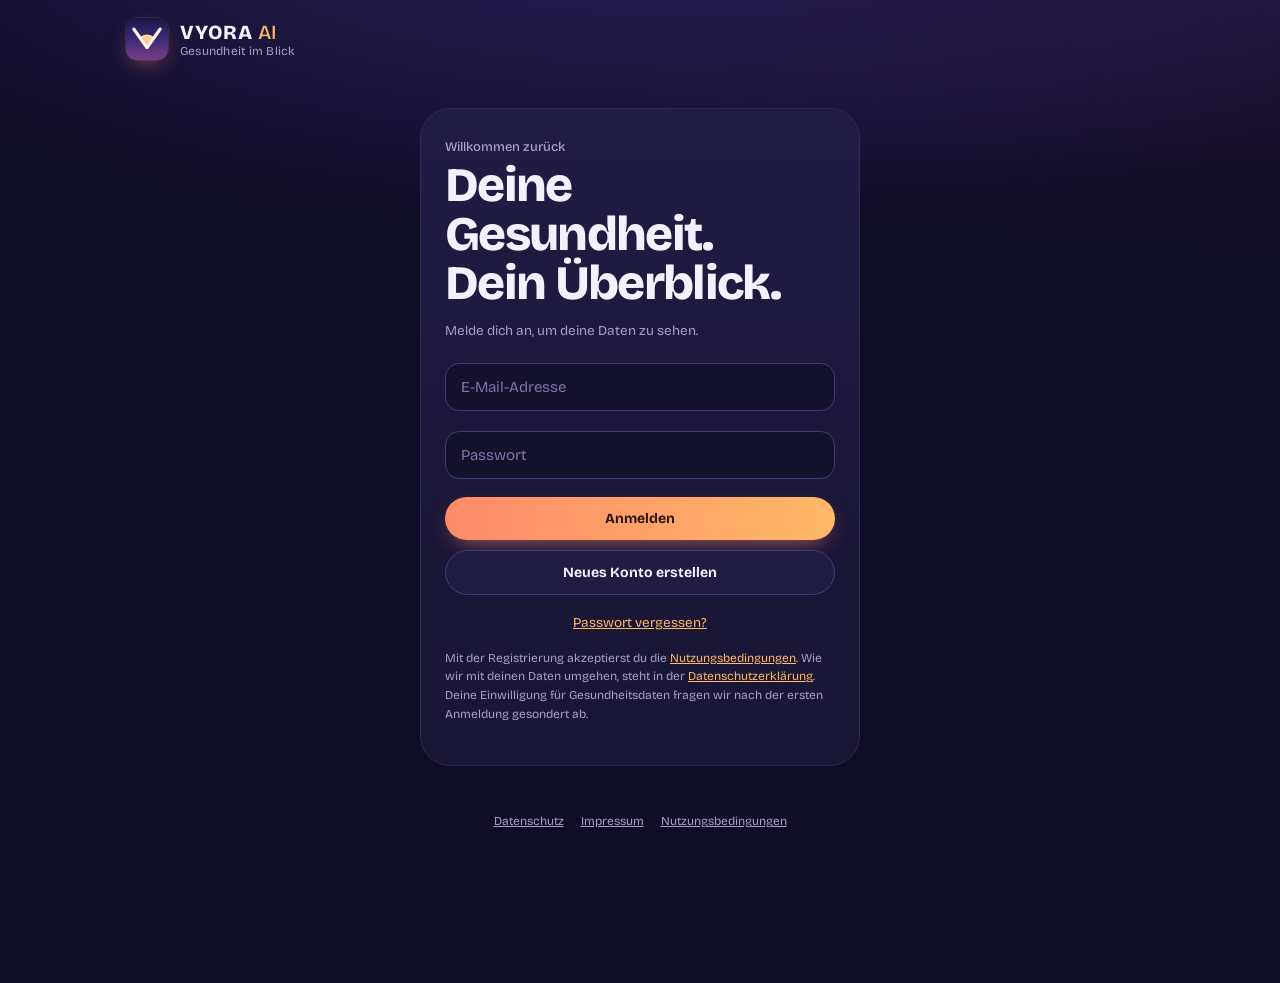
==== commit 0bbd240a: "Neues Logo, einheitliche Symbole, App-Cache v7" ====
--- a/index.html
+++ b/index.html
@@ -1,4 +1,4 @@
- <!DOCTYPE html>
+<!DOCTYPE html>
 <html lang="de">
 <head>
 <meta charset="UTF-8">
@@ -13,13 +13,20 @@
 <link rel="icon" type="image/png" sizes="192x192" href="icons/icon-192.png">
 <link rel="apple-touch-icon" href="icons/apple-touch-icon.png">
 <title>VYORA AI – Deine Gesundheit</title>
-<link rel="stylesheet" href="css/app.css?v=0739593a74">
+<!-- Design: Reihenfolge ist wichtig, siehe css/LIESMICH.md -->
+<link rel="stylesheet" href="css/basis.css?v=a50b395f17">
+<link rel="stylesheet" href="css/formulare-listen.css?v=d295400225">
+<link rel="stylesheet" href="css/mobil.css?v=883a3949b2">
+<link rel="stylesheet" href="css/gesundheit.css?v=8d2cc85fb7">
+<link rel="stylesheet" href="css/erweiterungen.css?v=80b91af01b">
+<link rel="stylesheet" href="css/schichtdienst.css?v=5e59bcf2dd">
 </head>
 <body>
+<svg xmlns="http://www.w3.org/2000/svg" width="0" height="0" style="position:absolute" aria-hidden="true" focusable="false"><defs><symbol id="i-watch" viewBox="0 0 24 24"><rect x="7" y="6.5" width="10" height="11" rx="3"/><path d="M9.5 6.5 10 3h4l.5 3.5M9.5 17.5 10 21h4l.5-3.5M12 9.8V12l1.5 1"/></symbol><symbol id="i-ring" viewBox="0 0 24 24"><circle cx="12" cy="12" r="7.5"/><circle cx="12" cy="12" r="4"/></symbol><symbol id="i-link" viewBox="0 0 24 24"><path d="M10 14a4 4 0 0 0 5.7 0l3-3a4 4 0 0 0-5.7-5.7l-1 1"/><path d="M14 10a4 4 0 0 0-5.7 0l-3 3a4 4 0 0 0 5.7 5.7l1-1"/></symbol><symbol id="i-calendar" viewBox="0 0 24 24"><rect x="4" y="5" width="16" height="15" rx="2.5"/><path d="M4 10h16M8.5 3v4M15.5 3v4"/></symbol><symbol id="i-clock" viewBox="0 0 24 24"><circle cx="12" cy="12" r="8.5"/><path d="M12 7.5V12l3 2"/></symbol><symbol id="i-bulb" viewBox="0 0 24 24"><path d="M9.5 17.5h5M10.5 21h3M12 3a6 6 0 0 0-3.6 10.8c.7.6 1.1 1.4 1.1 2.2v1.5h5V16c0-.8.4-1.6 1.1-2.2A6 6 0 0 0 12 3z"/></symbol><symbol id="i-target" viewBox="0 0 24 24"><circle cx="12" cy="12" r="8.5"/><circle cx="12" cy="12" r="4.8"/><circle cx="12" cy="12" r="1.2"/></symbol><symbol id="i-star" viewBox="0 0 24 24"><path d="m12 3.5 2.6 5.4 5.9.7-4.4 4 1.2 5.9L12 16.6l-5.3 2.9 1.2-5.9-4.4-4 5.9-.7z"/></symbol><symbol id="i-search" viewBox="0 0 24 24"><circle cx="11" cy="11" r="6.5"/><path d="m16 16 4.5 4.5"/></symbol><symbol id="i-plus" viewBox="0 0 24 24"><path d="M12 5v14M5 12h14"/></symbol><symbol id="i-bowl" viewBox="0 0 24 24"><path d="M4 11h16a8 8 0 0 1-16 0zM9 21h6M9.5 7.5c0-1.5 1-1.5 1-3M13.5 7.5c0-1.5 1-1.5 1-3"/></symbol><symbol id="i-utensils" viewBox="0 0 24 24"><path d="M7 3v18M4.5 3v5a2.5 2.5 0 0 0 5 0V3M17 21V3c-2.3.8-3.5 3.5-3.5 7h3.5"/></symbol><symbol id="i-pot" viewBox="0 0 24 24"><path d="M3 10h18M5 10v5.5A4.5 4.5 0 0 0 9.5 20h5a4.5 4.5 0 0 0 4.5-4.5V10M10 7c0-1.3 1-1.3 1-2.7M13.5 7c0-1.3 1-1.3 1-2.7"/></symbol><symbol id="i-run" viewBox="0 0 24 24"><circle cx="14.5" cy="4.5" r="1.8"/><path d="m6 10.5 3.5-3h4.5l1.5 4 3.5 1.5M11.5 8 9 14l4 3v4M9 14l-1.5 3H4"/></symbol><symbol id="i-battery" viewBox="0 0 24 24"><rect x="3" y="7" width="15.5" height="10" rx="2.5"/><path d="M21 10.5v3M7 10.5v3M10.5 10.5v3"/></symbol><symbol id="i-figure" viewBox="0 0 24 24"><circle cx="12" cy="4.5" r="2"/><path d="M4.5 9 12 10l7.5-1M12 10v5M8.5 21l3.5-6 3.5 6"/></symbol><symbol id="i-stretch" viewBox="0 0 24 24"><circle cx="12" cy="5" r="2"/><path d="M12 8.5v5.5M6 11.5l6 2 6-2M4.5 19.5c2.3-2.2 4.7-3.3 7.5-3.3s5.2 1.1 7.5 3.3"/></symbol><symbol id="i-dumbbell" viewBox="0 0 24 24"><path d="M3.5 9.5v5M6.5 7v10M17.5 7v10M20.5 9.5v5M6.5 12h11"/></symbol><symbol id="i-clipboard" viewBox="0 0 24 24"><rect x="5.5" y="4.5" width="13" height="16.5" rx="2"/><rect x="9" y="2.8" width="6" height="3.4" rx="1"/><path d="M8.5 11h7M8.5 15h4.5"/></symbol><symbol id="i-book" viewBox="0 0 24 24"><path d="M5 18.5V6a2.5 2.5 0 0 1 2.5-2.5H19v13H7.5A2.5 2.5 0 0 0 5 19a2.5 2.5 0 0 0 2.5 2.5H19v-5"/></symbol><symbol id="i-trophy" viewBox="0 0 24 24"><path d="M8 4h8v5.5a4 4 0 0 1-8 0zM8 6H5.5a2.5 2.5 0 0 0 2.6 4.4M16 6h2.5a2.5 2.5 0 0 1-2.6 4.4M12 13.5V17M8.5 20.5h7M10 17h4v3.5"/></symbol><symbol id="i-leaf" viewBox="0 0 24 24"><path d="M5 19C5 10.5 10 5 19.5 4.5 19 14 13.5 19 5 19zM5 19l8.5-8.5"/></symbol><symbol id="i-pill" viewBox="0 0 24 24"><rect x="2.8" y="8.3" width="18.4" height="7.4" rx="3.7" transform="rotate(-45 12 12)"/><path d="m9.4 9.4 5.2 5.2"/></symbol><symbol id="i-wind" viewBox="0 0 24 24"><path d="M3 9.5h11a2.8 2.8 0 1 0-2.8-2.8M3 14h14.5a2.8 2.8 0 1 1-2.8 2.8M3 18.5h6"/></symbol><symbol id="i-check" viewBox="0 0 24 24"><circle cx="12" cy="12" r="8.5"/><path d="m8.2 12.4 2.6 2.6 5-5.5"/></symbol><symbol id="i-heartpulse" viewBox="0 0 24 24"><path d="M12 20s-7.5-4.5-7.5-10.2A4.2 4.2 0 0 1 12 7.3a4.2 4.2 0 0 1 7.5 2.5C19.5 15.5 12 20 12 20z"/><path d="M7.5 12.5h2.3l1.3-2.2 1.7 4 1.2-1.8h2.5"/></symbol><symbol id="i-chart" viewBox="0 0 24 24"><path d="M4 4v16h16"/><path d="m7.5 15 3.5-4 3 2.5 5-6"/></symbol><symbol id="i-moon" viewBox="0 0 24 24"><path d="M19.5 14.5A8 8 0 1 1 9.5 4.5a6.3 6.3 0 0 0 10 10z"/></symbol><symbol id="i-bed" viewBox="0 0 24 24"><path d="M3 18.5V6.5M3 14h18v4.5M21 14v-1.5a3 3 0 0 0-3-3h-7V14"/><circle cx="7" cy="11.3" r="1.8"/></symbol><symbol id="i-heart" viewBox="0 0 24 24"><path d="M12 20s-7.5-4.5-7.5-10.2A4.2 4.2 0 0 1 12 7.3a4.2 4.2 0 0 1 7.5 2.5C19.5 15.5 12 20 12 20z"/></symbol><symbol id="i-note" viewBox="0 0 24 24"><path d="M5.5 3.5h9l4 4v13h-13z"/><path d="M14.5 3.5v4h4M8.5 12h7M8.5 16h4.5"/></symbol><symbol id="i-flask" viewBox="0 0 24 24"><path d="M9 3h6M10 3v6.5L5.2 18a2 2 0 0 0 1.8 3h10a2 2 0 0 0 1.8-3L14 9.5V3M7.5 15h9"/></symbol><symbol id="i-doc" viewBox="0 0 24 24"><path d="M5.5 3.5h9l4 4v13h-13z"/><path d="M14.5 3.5v4h4M12 11v6M9 14h6"/></symbol><symbol id="i-calc" viewBox="0 0 24 24"><rect x="5" y="3" width="14" height="18" rx="2.5"/><path d="M8.5 6.5h7v3h-7zM8.7 13.2h.1M12 13.2h.1M15.3 13.2h.1M8.7 17h.1M12 17h.1M15.3 17h.1"/></symbol><symbol id="i-bell" viewBox="0 0 24 24"><path d="M6 16.5V11a6 6 0 0 1 12 0v5.5l1.5 2h-15zM10 21a2 2 0 0 0 4 0"/></symbol><symbol id="i-phone" viewBox="0 0 24 24"><rect x="7" y="2.5" width="10" height="19" rx="2.5"/><path d="M11 18.5h2"/></symbol><symbol id="i-sparkle" viewBox="0 0 24 24"><path d="M12 3c.6 4.6 2.4 6.4 7 7-4.6.6-6.4 2.4-7 7-.6-4.6-2.4-6.4-7-7 4.6-.6 6.4-2.4 7-7zM18.5 16.5c.2 1.5.8 2.1 2.3 2.3-1.5.2-2.1.8-2.3 2.3-.2-1.5-.8-2.1-2.3-2.3 1.5-.2 2.1-.8 2.3-2.3z"/></symbol><symbol id="i-lock" viewBox="0 0 24 24"><rect x="5" y="10.5" width="14" height="10" rx="2.5"/><path d="M8 10.5V8a4 4 0 0 1 8 0v2.5M12 14.5V17"/></symbol><symbol id="i-shield" viewBox="0 0 24 24"><path d="M12 3 19 6v5c0 5-3 8.4-7 10-4-1.6-7-5-7-10V6z"/><path d="m9 12 2.2 2.2L15.5 10"/></symbol><symbol id="i-bolt" viewBox="0 0 24 24"><path d="M13 3 5.5 13.5h6L10.5 21l8-10.5h-6z"/></symbol><symbol id="i-scale" viewBox="0 0 24 24"><rect x="3.5" y="4" width="17" height="16" rx="3.5"/><path d="M8.5 9.5a5 5 0 0 1 7 0L12 12.5"/></symbol><symbol id="i-home" viewBox="0 0 24 24"><path d="M4 10.5 12 4l8 6.5V19a1.5 1.5 0 0 1-1.5 1.5H15V15h-6v5.5H5.5A1.5 1.5 0 0 1 4 19z"/></symbol><symbol id="i-grid" viewBox="0 0 24 24"><rect x="4" y="4" width="6.5" height="6.5" rx="1.8"/><rect x="13.5" y="4" width="6.5" height="6.5" rx="1.8"/><rect x="4" y="13.5" width="6.5" height="6.5" rx="1.8"/><path d="M16.75 13.5v6.5M13.5 16.75H20"/></symbol></defs></svg>
 <div class="app">
 <header>
   <div class="logo">
-    <div class="logo-icon">V</div>
+    <div class="logo-icon"><svg viewBox="0 0 64 64" aria-hidden="true"><defs><linearGradient id="vy-sky" x1="0" y1="0" x2="0" y2="1"><stop offset="0" stop-color="#1c1645"/><stop offset=".5" stop-color="#3a2a7a"/><stop offset="1" stop-color="#7a3e86"/></linearGradient><linearGradient id="vy-sun" x1="0" y1="0" x2="0" y2="1"><stop offset="0" stop-color="#ffe2a6"/><stop offset="1" stop-color="#ff8a6b"/></linearGradient><clipPath id="vy-cut"><path d="M12 17 32 45 52 17Z"/></clipPath></defs><rect width="64" height="64" rx="16" fill="url(#vy-sky)"/><circle cx="32" cy="40" r="15" fill="url(#vy-sun)" clip-path="url(#vy-cut)"/><path d="M12 17 32 45 52 17" fill="none" stroke="#fff4e6" stroke-width="5" stroke-linecap="round" stroke-linejoin="round"/></svg></div>
     <div>
       <strong>VYORA <span>AI</span></strong>
       <small>Gesundheit im Blick</small>
@@ -194,7 +201,7 @@
     </div>
 
     <div class="card">
-      <h2 id="trackerTitle">⌚ Dein Tracker</h2>
+      <h2><svg class="ico" aria-hidden="true"><use href="#i-watch"/></svg><span id="trackerTitle">Dein Tracker</span></h2>
       <div class="status-row">
         <div id="ouraDot" class="dot"></div>
         <span id="ouraStatus">Verbindung wird geprüft ...</span>
@@ -217,19 +224,19 @@
 
   <div class="stats">
     <div class="card stat">
-      <div class="stat-icon">☾</div>
+      <div class="stat-icon"><svg class="ico" aria-hidden="true"><use href="#i-moon"/></svg></div>
       <small>Schlaf</small>
       <strong id="miniSleep">–</strong>
       <small id="miniSleepSrc">vom Tracker</small>
     </div>
     <div class="card stat">
-      <div class="stat-icon">♡</div>
+      <div class="stat-icon"><svg class="ico" aria-hidden="true"><use href="#i-heart"/></svg></div>
       <small>Puls</small>
       <strong id="homePulse">–</strong>
       <small id="homePulseInfo">Noch keine Daten</small>
     </div>
     <div class="card stat">
-      <div class="stat-icon">⚡</div>
+      <div class="stat-icon"><svg class="ico" aria-hidden="true"><use href="#i-bolt"/></svg></div>
       <small>Training heute</small>
       <strong id="homeTraining">–</strong>
       <small id="homeTrainingInfo">Noch nichts eingetragen</small>
@@ -237,7 +244,7 @@
   </div>
 
   <div class="card" id="weekCard">
-    <h2>📅 Deine Woche</h2>
+    <h2><svg class="ico" aria-hidden="true"><use href="#i-calendar"/></svg>Deine Woche</h2>
     <p class="muted">Die letzten 7 Tage im Vergleich zu den 7 Tagen davor.</p>
     <div class="week-grid">
       <div class="nutrition-stat">
@@ -260,13 +267,18 @@
     <p class="muted small-note" id="wkNote">Kalorien: Durchschnitt der Tage, an denen du etwas eingetragen hast. Zur Orientierung: Die WHO empfiehlt an mindestens 2 Tagen pro Woche Kräftigung; Studien zeigen ab etwa 7.000 Schritten am Tag einen deutlichen Gesundheitsnutzen.</p>
   </div>
 
+  <div class="card hidden" id="shiftTodayCard">
+    <h2><svg class="ico" aria-hidden="true"><use href="#i-clock"/></svg>Dein Dienst</h2>
+    <div id="shiftTodayBox"></div>
+  </div>
+
   <div class="card" id="tipCard">
-    <h2>💡 Tipp des Tages</h2>
+    <h2><svg class="ico" aria-hidden="true"><use href="#i-bulb"/></svg>Tipp des Tages</h2>
     <div id="tipBox"></div>
   </div>
 
   <div class="card" id="challengeCard">
-    <h2>🎯 Challenges &amp; Erfolge</h2>
+    <h2><svg class="ico" aria-hidden="true"><use href="#i-target"/></svg>Challenges &amp; Erfolge</h2>
     <div id="challengeBox"></div>
     <div id="challengeNew">
       <label for="challengeKind">Neue 30-Tage-Challenge</label>
@@ -282,7 +294,7 @@
 
   <div class="card hidden" id="trackerCard">
     <div class="eyebrow" id="trackerCardSource">Von deinem Tracker</div>
-    <h2 id="trackerCardTitle">⌚ Heute auf einen Blick</h2>
+    <h2><svg class="ico" aria-hidden="true"><use href="#i-watch"/></svg><span id="trackerCardTitle">Heute auf einen Blick</span></h2>
     <div class="tracker-grid">
       <div class="nutrition-stat">
         <strong id="trkHr">–</strong><small id="trkHrInfo">Aktuelle HF</small>
@@ -307,7 +319,7 @@
       <div id="homeChart" class="chart"></div>
     </div>
     <div class="card">
-      <h2>🎯 Deine Tagesziele</h2>
+      <h2><svg class="ico" aria-hidden="true"><use href="#i-target"/></svg>Deine Tagesziele</h2>
       <div class="goal-rings">
       <div class="goal" data-goal="kcal">
         <div class="goal-ring">
@@ -377,7 +389,7 @@
 
 <section id="nutritionView" class="view">
   <div class="eyebrow">Dein Ernährungstagebuch</div>
-  <h1>Ernährung 🥗</h1>
+  <h1>Ernährung</h1>
   <p class="muted">
     Lebensmittel suchen, Mengen wählen und Nährwerte übernehmen.
   </p>
@@ -407,7 +419,7 @@
   </div>
 
   <div class="card hidden" id="frequentCard">
-    <h2>⭐ Oft gegessen</h2>
+    <h2><svg class="ico" aria-hidden="true"><use href="#i-star"/></svg>Oft gegessen</h2>
     <p class="muted">
       Ein Tipp übernimmt Menge und Nährwerte vom letzten Mal.
     </p>
@@ -415,7 +427,7 @@
   </div>
 
   <div class="card">
-    <h2>🔎 Lebensmittel suchen</h2>
+    <h2><svg class="ico" aria-hidden="true"><use href="#i-search"/></svg>Lebensmittel suchen</h2>
     <p class="muted">
       Suche zum Beispiel nach Haferflocken, Skyr oder Milch.
     </p>
@@ -468,7 +480,7 @@
   </div>
 
   <div class="card">
-    <h2>+ Mahlzeit hinzufügen</h2>
+    <h2><svg class="ico" aria-hidden="true"><use href="#i-plus"/></svg>Mahlzeit hinzufügen</h2>
     <p id="selectedFoodInfo" class="muted">
       Wähle ein Suchergebnis oder gib deine Werte selbst ein.
     </p>
@@ -544,8 +556,14 @@
     </div>
   </div>
 
+  <div class="card hidden" id="shiftFoodCard">
+    <h2><svg class="ico" aria-hidden="true"><use href="#i-utensils"/></svg>Essen &amp; Koffein im Schichtdienst</h2>
+    <div id="shiftFoodBox"></div>
+    <p class="muted small-note">Allgemeine Tipps nach den Empfehlungen der BAuA zu Ernährung bei Nacht- und Schichtarbeit – keine Ernährungs- oder Therapieberatung. Bei Diabetes oder anderen Erkrankungen: Essens- und Medikamentenzeiten mit deinem Arzt abstimmen.</p>
+  </div>
+
   <div class="card" id="kitchenCard">
-    <h2>🍲 Rezepte, Wochenplan &amp; Einkauf</h2>
+    <h2><svg class="ico" aria-hidden="true"><use href="#i-pot"/></svg>Rezepte, Wochenplan &amp; Einkauf</h2>
     <div class="seg" id="kitchenTabs" role="tablist" aria-label="Bereich">
       <button type="button" role="tab" data-tab="recipes" aria-selected="true" aria-controls="recipePanel">Rezepte</button>
       <button type="button" role="tab" data-tab="plan" aria-selected="false" aria-controls="planPanel">Wochenplan</button>
@@ -646,26 +664,38 @@
 
 <section id="trainingView" class="view">
   <div class="eyebrow">Dein Trainingstagebuch</div>
-  <h1>Training 🏋️</h1>
+  <h1>Training</h1>
   <p class="muted">
     Übungen mit Sätzen, Wiederholungen und Gewicht eintragen.
   </p>
 
+  <div class="card hidden" id="shiftMoveCard">
+    <h2><svg class="ico" aria-hidden="true"><use href="#i-run"/></svg>Bewegung &amp; Schicht</h2>
+    <div id="shiftMoveBox"></div>
+  </div>
+
   <div class="card" id="recoveryCard">
-    <h2>🔋 Erholung heute</h2>
+    <h2><svg class="ico" aria-hidden="true"><use href="#i-battery"/></svg>Erholung heute</h2>
     <div id="recoveryBox"><p class="muted">Wird geladen ...</p></div>
+    <div id="recoveryShift"></div>
   </div>
 
   <div class="card" id="weekPlanCard">
-    <h2>🗓️ Wochenplanung</h2>
+    <h2><svg class="ico" aria-hidden="true"><use href="#i-calendar"/></svg>Wochenplanung</h2>
     <p class="muted" id="weekPlanLabel"></p>
     <div id="weekPlanBox"></div>
+    <div id="wpShiftBox" class="hidden">
+      <span class="label">Deine Dienste diese Woche</span>
+      <div id="wpShiftRow"></div>
+      <button id="wpShiftSuggest" class="btn secondary full" type="button">Trainingstage passend zu den Diensten vorschlagen</button>
+      <p id="wpShiftMessage" class="message" role="status"></p>
+    </div>
     <button id="weekPlanSave" class="btn full" type="button">Plan speichern</button>
     <p id="weekPlanMessage" class="message" role="status"></p>
   </div>
 
   <div class="card" id="caliCard">
-    <h2>🤸 Calisthenics-Programm</h2>
+    <h2><svg class="ico" aria-hidden="true"><use href="#i-figure"/></svg>Calisthenics-Programm</h2>
 
     <!-- Einrichtung -->
     <div id="caliSetup">
@@ -757,7 +787,7 @@
   </div>
 
   <div class="card" id="stretchCard">
-    <h2>🧘 Dehnen &amp; Beweglichkeit</h2>
+    <h2><svg class="ico" aria-hidden="true"><use href="#i-stretch"/></svg>Dehnen &amp; Beweglichkeit</h2>
     <p class="muted">
       Geführte Dehnroutinen mit Timer. Das Handy sagt dir, welche Übung
       dran ist und wann du wechselst. Ideal nach dem Training oder an
@@ -816,7 +846,7 @@
   </div>
 
   <div class="card">
-    <h2>+ Übung eintragen</h2>
+    <h2><svg class="ico" aria-hidden="true"><use href="#i-plus"/></svg>Übung eintragen</h2>
     <form id="workoutForm">
       <label for="exercise">Übung</label>
       <input id="exercise" list="exerciseSuggestions"
@@ -854,7 +884,7 @@
   </div>
 
   <div class="card">
-    <h2>📋 Trainingspläne</h2>
+    <h2><svg class="ico" aria-hidden="true"><use href="#i-clipboard"/></svg>Trainingspläne</h2>
     <p class="muted">
       Starte einen Plan: Alle Übungen werden für das gewählte Datum
       eingetragen. Danach kannst du Werte anpassen oder löschen.
@@ -874,7 +904,7 @@
   </div>
 
   <div class="card hidden" id="trackerWorkoutCard">
-    <h2 id="trackerWorkoutTitle">⌚ Vom Tracker erkannte Workouts</h2>
+    <h2><svg class="ico" aria-hidden="true"><use href="#i-watch"/></svg><span id="trackerWorkoutTitle">Vom Tracker erkannte Workouts</span></h2>
     <p class="muted" id="trackerWorkoutSource"></p>
     <div id="trackerWorkouts"></div>
   </div>
@@ -886,7 +916,7 @@
     </div>
   </div>
   <div class="card" id="libCard">
-    <h2>📚 Übungsbibliothek</h2>
+    <h2><svg class="ico" aria-hidden="true"><use href="#i-book"/></svg>Übungsbibliothek</h2>
     <p class="muted">Kurze Anleitungen mit leichteren und schwereren Varianten. Bei Schmerzen abbrechen.</p>
     <label for="libSearch" class="sr-only">Übung suchen</label>
     <input id="libSearch" type="search" autocomplete="off" placeholder="Übung suchen, z. B. Plank">
@@ -895,7 +925,7 @@
   </div>
 
   <div class="card" id="prCard">
-    <h2>🏆 Fortschritt &amp; Bestleistungen</h2>
+    <h2><svg class="ico" aria-hidden="true"><use href="#i-trophy"/></svg>Fortschritt &amp; Bestleistungen</h2>
     <p class="muted">
       Aus deinem Trainingstagebuch der letzten 12 Monate. Das Maximalgewicht
       für eine Wiederholung (1RM) ist nur geschätzt (Epley-Formel) – teste es
@@ -908,7 +938,7 @@
 
 <section id="healthView" class="view">
   <div class="eyebrow">Deine Gesundheitswerte</div>
-  <h1>Gesundheit ♡</h1>
+  <h1>Gesundheit</h1>
   <p class="muted">
     Alles rund um deine Gesundheit – in vier Bereiche aufgeteilt. Unter „Arzt“ findest du Symptome, Laborwerte und den Bericht für den Arzttermin.
   </p>
@@ -922,7 +952,7 @@
 
   <div class="hpanel" id="hpanel-heute" role="tabpanel" aria-labelledby="htab-heute">
   <div class="card" id="wellCard">
-    <h2>🌿 Wie geht's dir heute?</h2>
+    <h2><svg class="ico" aria-hidden="true"><use href="#i-leaf"/></svg>Wie geht's dir heute?</h2>
     <p class="muted">Ein kurzer Check-in – nur für dich. VYORA bewertet nichts und stellt keine Diagnosen.</p>
     <form id="wellForm">
       <fieldset class="rate">
@@ -970,11 +1000,16 @@
   </div>
 
   <div class="card" id="medCard">
-    <h2>💊 Medikamente</h2>
+    <h2><svg class="ico" aria-hidden="true"><use href="#i-pill"/></svg>Medikamente</h2>
     <p class="muted">
       Dein Einnahmeplan – so, wie er auf deinem Medikationsplan oder dem
       Beipackzettel steht. Hake ab, was du genommen hast. VYORA rechnet
       keine Dosis aus und gibt keine Empfehlungen.
+    </p>
+    <p class="notice hidden" id="medShiftNote">
+      Schichtdienst: VYORA erinnert immer zur eingestellten Uhrzeit – auch nach dem Nachtdienst.
+      Ob du Einnahmezeiten an deine Dienste anpassen kannst, besprich bitte mit deiner Ärztin,
+      deinem Arzt oder in der Apotheke.
     </p>
     <div id="medToday"></div>
     <details class="cx-extra" id="medManage">
@@ -1010,7 +1045,7 @@
   </div>
 
   <div class="card" id="breathCard">
-    <h2>🫁 Ruhig atmen</h2>
+    <h2><svg class="ico" aria-hidden="true"><use href="#i-wind"/></svg>Ruhig atmen</h2>
     <p class="muted">
       Langsames Atmen – etwa 6 Atemzüge pro Minute – hilft vielen, zur Ruhe
       zu kommen. Atme 4 Sekunden durch die Nase ein und 6 Sekunden langsam aus.
@@ -1035,19 +1070,19 @@
   <div class="hpanel hidden" id="hpanel-messen" role="tabpanel" aria-labelledby="htab-messen">
   <div class="stats">
     <div class="card stat">
-      <div class="stat-icon">⚖</div>
+      <div class="stat-icon"><svg class="ico" aria-hidden="true"><use href="#i-scale"/></svg></div>
       <small>Gewicht</small>
       <strong id="latestWeight">–</strong>
       <small id="latestWeightDate">Noch keine Daten</small>
     </div>
     <div class="card stat">
-      <div class="stat-icon">🩺</div>
+      <div class="stat-icon"><svg class="ico" aria-hidden="true"><use href="#i-heartpulse"/></svg></div>
       <small>Blutdruck</small>
       <strong id="latestBp">–</strong>
       <small id="latestBpDate">Noch keine Daten</small>
     </div>
     <div class="card stat">
-      <div class="stat-icon">♡</div>
+      <div class="stat-icon"><svg class="ico" aria-hidden="true"><use href="#i-heart"/></svg></div>
       <small>Puls</small>
       <strong id="latestPulse">–</strong>
       <small id="latestPulseDate">Noch keine Daten</small>
@@ -1055,7 +1090,7 @@
   </div>
 
   <div class="card" id="checkCard">
-    <h2>✓ Heute erledigt?</h2>
+    <h2><svg class="ico" aria-hidden="true"><use href="#i-check"/></svg>Heute erledigt?</h2>
     <p class="muted" id="checkHint">
       Leg fest, was du jeden Tag festhalten möchtest – zum Beispiel
       Blutdruck, Blutzucker oder Insulin. Dann siehst du hier deine Häkchen.
@@ -1125,7 +1160,7 @@
   </div>
 
   <div class="card" id="measureCard">
-    <h2>+ Messung eintragen</h2>
+    <h2><svg class="ico" aria-hidden="true"><use href="#i-plus"/></svg>Messung eintragen</h2>
     <div class="seg" role="tablist" aria-label="Art der Messung">
       <button type="button" role="tab" data-kind="bp" aria-selected="true">🩺 Blutdruck</button>
       <button type="button" role="tab" data-kind="glucose" aria-selected="false">🩸 Zucker</button>
@@ -1221,7 +1256,7 @@
   </div>
 
   <div class="card">
-    <h2>+ Werte eintragen</h2>
+    <h2><svg class="ico" aria-hidden="true"><use href="#i-plus"/></svg>Werte eintragen</h2>
     <p class="muted">
       Fülle nur aus, was du gemessen hast. Mindestens ein Wert ist nötig.
     </p>
@@ -1273,7 +1308,7 @@
   </div>
 
   <div class="card" id="bpWeekCard">
-    <h2>🩺 Blutdruck – letzte 7 Tage</h2>
+    <h2><svg class="ico" aria-hidden="true"><use href="#i-heartpulse"/></svg>Blutdruck – letzte 7 Tage</h2>
     <p class="muted">
       Durchschnitt deiner Messungen aus dem Messtagebuch, getrennt nach
       morgens und abends – so fragen viele Praxen ein Blutdruckprotokoll ab.
@@ -1283,7 +1318,7 @@
   </div>
 
   <div class="card" id="trendCard">
-    <h2>📈 Verläufe</h2>
+    <h2><svg class="ico" aria-hidden="true"><use href="#i-chart"/></svg>Verläufe</h2>
     <div class="day-picker" id="trendPick" role="radiogroup" aria-label="Wert für den Verlauf"></div>
     <div class="trend-controls">
       <div class="day-picker" id="trendRange" role="radiogroup" aria-label="Zeitraum"></div>
@@ -1313,14 +1348,26 @@
   </div>
 
   <div class="hpanel hidden" id="hpanel-schlaf" role="tabpanel" aria-labelledby="htab-schlaf">
+  <div class="card hidden" id="shiftSleepCard">
+    <h2><svg class="ico" aria-hidden="true"><use href="#i-moon"/></svg>Schlaf im Schichtdienst</h2>
+    <div id="shiftSleepBox"></div>
+    <p class="muted small-note">
+      Allgemeine Tipps nach den Empfehlungen der Bundesanstalt für Arbeitsschutz und
+      Arbeitsmedizin (BAuA) und der Deutschen Gesellschaft für Schlafforschung (DGSM) –
+      keine medizinische Beratung. Bei anhaltenden Schlafproblemen hilft dein Hausarzt
+      oder der Betriebsarzt weiter.
+    </p>
+  </div>
+
   <div class="card" id="manualSleepCard">
-    <h2>😴 Schlaf eintragen</h2>
-    <p class="muted">
-      Ohne Tracker? Trag ein, wann du ins Bett gegangen und aufgestanden
-      bist. Die Schlafdauer erscheint dann auf der Startseite.
+    <h2><svg class="ico" aria-hidden="true"><use href="#i-bed"/></svg>Schlaf eintragen</h2>
+    <p class="muted">
+      Ohne Tracker? Trag ein, wann du dich hingelegt hast und aufgestanden
+      bist – auch Tagschlaf nach dem Nachtdienst. Die Schlafdauer erscheint
+      dann auf der Startseite.
     </p>
     <form id="manualSleepForm">
-      <label for="msDay">Nacht zum</label>
+      <label for="msDay">Aufgewacht am</label>
       <input id="msDay" type="date" required>
       <div class="form-grid">
         <div>
@@ -1332,6 +1379,9 @@
           <input id="msWake" type="time" value="07:00" required>
         </div>
       </div>
+      <label for="msNap">Zusätzlicher Schlaf in Minuten (optional)</label>
+      <input id="msNap" type="number" min="0" max="300" step="5" inputmode="numeric"
+        placeholder="z. B. 90 für Vorschlaf oder Nickerchen">
       <label for="msQuality">Wie gut hast du geschlafen?</label>
       <select id="msQuality">
         <option value="">keine Angabe</option>
@@ -1348,7 +1398,7 @@
   </div>
 
   <div class="card">
-    <h2>☾ Schlafanalyse</h2>
+    <h2><svg class="ico" aria-hidden="true"><use href="#i-moon"/></svg>Schlafanalyse</h2>
     <p class="muted" id="sleepSource">
       Verbinde einen Tracker (z. B. Oura Ring), um deine Schlafanalyse zu sehen.
     </p>
@@ -1356,7 +1406,7 @@
   </div>
 
   <div class="card">
-    <h2>♡ Herzfrequenz (letzte 24 Stunden)</h2>
+    <h2><svg class="ico" aria-hidden="true"><use href="#i-heart"/></svg>Herzfrequenz (letzte 24 Stunden)</h2>
     <p class="muted" id="hrSource">Noch keine Herzfrequenzdaten.</p>
     <div id="hrChart"></div>
   </div>
@@ -1376,7 +1426,7 @@
 
   <div class="hpanel hidden" id="hpanel-arzt" role="tabpanel" aria-labelledby="htab-arzt">
   <div class="card" id="symptomCard">
-    <h2>📝 Symptom-Tagebuch</h2>
+    <h2><svg class="ico" aria-hidden="true"><use href="#i-note"/></svg>Symptom-Tagebuch</h2>
     <p class="muted">
       Halte fest, was dir auffällt – das hilft beim nächsten Arztgespräch.
       VYORA wertet nichts aus und stellt keine Diagnosen.
@@ -1421,7 +1471,7 @@
   </div>
 
   <div class="card" id="labCard">
-    <h2>🧪 Laborwerte</h2>
+    <h2><svg class="ico" aria-hidden="true"><use href="#i-flask"/></svg>Laborwerte</h2>
     <p class="muted">
       Übertrag Werte von deinem Laborbefund und sieh den Verlauf über die
       Zeit. VYORA zeigt die Werte nur an – die Einordnung gehört zu deiner
@@ -1471,7 +1521,7 @@
   </div>
 
   <div class="card" id="reportCard">
-    <h2>📄 Bericht für den Arzttermin</h2>
+    <h2><svg class="ico" aria-hidden="true"><use href="#i-doc"/></svg>Bericht für den Arzttermin</h2>
     <p class="muted">
       Fasst deine Einträge auf wenigen Seiten zusammen – zum Ausdrucken
       oder als PDF (im Druckfenster „Als PDF sichern“ wählen). Du
@@ -1492,6 +1542,7 @@
       <label class="check"><input type="checkbox" name="reportPart" value="labs" checked><span>Laborwerte</span></label>
       <label class="check"><input type="checkbox" name="reportPart" value="wellbeing"><span>Wohlbefinden</span></label>
       <label class="check"><input type="checkbox" name="reportPart" value="sleep"><span>Schlaf</span></label>
+      <label class="check"><input type="checkbox" name="reportPart" value="shift"><span>Dienstplan (Schichtdienst)</span></label>
     </fieldset>
     <button id="reportPrint" class="btn full" type="button">Bericht erstellen</button>
     <p id="reportMessage" class="message" role="status"></p>
@@ -1502,10 +1553,10 @@
 
 <section id="moreView" class="view">
   <div class="eyebrow">VYORA AI</div>
-  <h1>Mehr entdecken ✦</h1>
+  <h1>Mehr entdecken</h1>
 
   <div class="card" id="trendsCard">
-    <h2>♡ Gesundheitstrends</h2>
+    <h2><svg class="ico" aria-hidden="true"><use href="#i-heart"/></svg>Gesundheitstrends</h2>
     <p class="muted">
       Was fällt in deinen Einträgen auf? Und was war an einem bestimmten Tag?
     </p>
@@ -1527,7 +1578,7 @@
   </div>
 
   <div class="card" id="calcCard">
-    <h2>🧮 Bedarf automatisch berechnen</h2>
+    <h2><svg class="ico" aria-hidden="true"><use href="#i-calc"/></svg>Bedarf automatisch berechnen</h2>
     <p class="muted">
       VYORA schätzt aus deinen Angaben, wie viele Kalorien und wie viel
       Eiweiß zu deinem Ziel passen. Wenn du ein neues Gewicht einträgst,
@@ -1604,7 +1655,7 @@
   </div>
 
   <div class="card" id="goalsCard">
-    <h2>🎯 Deine Tagesziele</h2>
+    <h2><svg class="ico" aria-hidden="true"><use href="#i-target"/></svg>Deine Tagesziele</h2>
     <p class="muted">
       Freiwillig: Lass ein Feld leer, wenn du dafür kein Ziel möchtest.
       Die Ziele siehst du als Ringe auf der Startseite.
@@ -1653,7 +1704,7 @@
   </div>
 
   <div class="card" id="remindCard">
-    <h2>🔔 Erinnerungen</h2>
+    <h2><svg class="ico" aria-hidden="true"><use href="#i-bell"/></svg>Erinnerungen</h2>
     <p class="muted">
       VYORA erinnert dich per Benachrichtigung – auch wenn die App
       geschlossen ist. Wähle aus, woran und wann.
@@ -1676,7 +1727,7 @@
   </div>
 
   <div class="card" id="appleCard">
-    <h2>🍎 Apple Watch &amp; Apple Health</h2>
+    <h2><svg class="ico" aria-hidden="true"><use href="#i-watch"/></svg>Apple Watch &amp; Apple Health</h2>
     <p class="muted">
       Apple erlaubt Webseiten keinen direkten Zugriff auf Apple Health.
       Mit einem iPhone-Kurzbefehl kannst du deine Tageswerte (Schritte,
@@ -1710,7 +1761,7 @@
   </div>
 
   <div class="card hidden" id="installCard">
-    <h2>📲 VYORA als App</h2>
+    <h2><svg class="ico" aria-hidden="true"><use href="#i-phone"/></svg>VYORA als App</h2>
     <p class="muted" id="installText">
       Leg VYORA auf deinen Startbildschirm. Dann öffnet sich die App
       ohne Browserleiste – wie eine richtige App.
@@ -1721,14 +1772,14 @@
   </div>
 
   <div class="card">
-    <h2>✦ KI-Coach</h2>
+    <h2><svg class="ico" aria-hidden="true"><use href="#i-sparkle"/></svg>KI-Coach</h2>
     <p class="muted">
       Dein persönlicher KI-Coach ist noch nicht aktiviert.
     </p>
   </div>
 
   <div class="card" id="securityCard">
-    <h2>🔐 Anmeldung absichern</h2>
+    <h2><svg class="ico" aria-hidden="true"><use href="#i-shield"/></svg>Anmeldung absichern</h2>
     <p class="muted">
       Mit der Zwei-Faktor-Anmeldung brauchst du beim Anmelden zusätzlich
       einen Code aus einer Authenticator-App (z. B. Google Authenticator,
@@ -1756,7 +1807,27 @@
   </div>
 
   <div class="card" id="dayStartCard">
-    <h2>🌙 Schichtarbeit</h2>
+    <h2><svg class="ico" aria-hidden="true"><use href="#i-moon"/></svg>Schichtdienst</h2>
+    <p class="muted">
+      Arbeitest du im Früh-, Spät- oder Nachtdienst? Dann passt VYORA Schlaftipps,
+      Bewegung und Erinnerungen an deinen Dienstplan an.
+    </p>
+    <label class="check"><input type="checkbox" id="shiftMode"><span>Ich arbeite im Schichtdienst</span></label>
+    <div id="shiftDetails" class="hidden">
+      <h3>Meine üblichen Dienstzeiten</h3>
+      <div class="shift-times">
+        <span>🌅 Früh</span><input type="time" id="st-frueh-s" aria-label="Frühdienst Beginn"><span>bis</span><input type="time" id="st-frueh-e" aria-label="Frühdienst Ende">
+        <span>🌆 Spät</span><input type="time" id="st-spaet-s" aria-label="Spätdienst Beginn"><span>bis</span><input type="time" id="st-spaet-e" aria-label="Spätdienst Ende">
+        <span>🌙 Nacht</span><input type="time" id="st-nacht-s" aria-label="Nachtdienst Beginn"><span>bis</span><input type="time" id="st-nacht-e" aria-label="Nachtdienst Ende">
+      </div>
+      <label class="check"><input type="checkbox" id="shiftQuiet" checked><span>Nach dem Nachtdienst keine Erinnerungen, während ich schlafe (8 Stunden nach Dienstende; Medikamenten-Erinnerungen kommen trotzdem)</span></label>
+      <label class="check"><input type="checkbox" id="shiftQuietWork"><span>Während des Dienstes keine Erinnerungen (Medikamenten-Erinnerungen kommen trotzdem)</span></label>
+      <label class="check"><input type="checkbox" id="shiftAutoday" checked><span>Im Nachtdienst zählt der Tag weiter: Essen, Wasser und Häkchen bis 2 Stunden nach Dienstende gehören zum Tag, an dem der Dienst begonnen hat</span></label>
+    </div>
+    <button id="shiftSave" class="btn full" type="button">Schichtdienst speichern</button>
+    <p id="shiftMessage" class="message" role="status"></p>
+
+    <h3>Tageswechsel</h3>
     <p class="muted">
       Arbeitest du nachts? Dann kann dein Tag später beginnen. Alles, was
       du vor dieser Uhrzeit einträgst, zählt noch zum Vortag – auch Wasser,
@@ -1776,8 +1847,36 @@
     <p id="dayStartMessage" class="message" role="status"></p>
   </div>
 
+  <div class="card hidden" id="shiftPlanCard">
+    <h2><svg class="ico" aria-hidden="true"><use href="#i-calendar"/></svg>Dienstplan</h2>
+    <p class="muted">Tippe auf einen Tag und wähle den Dienst. Danach springt die Auswahl zum nächsten Tag.</p>
+    <div class="sp-nav">
+      <button type="button" class="btn secondary" id="spPrev" aria-label="Vorherige 4 Wochen">‹</button>
+      <strong id="spLabel"></strong>
+      <button type="button" class="btn secondary" id="spNext" aria-label="Nächste 4 Wochen">›</button>
+    </div>
+    <div class="sp-grid" id="spGrid"></div>
+    <div id="spChooser" aria-live="polite"></div>
+    <p class="muted small-note" id="spCounts"></p>
+    <button type="button" class="btn secondary full" id="spCopy">Woche in die nächste Woche kopieren</button>
+    <button type="button" class="btn secondary full" id="spImportBtn">📥 Dienstplan importieren (.ics)</button>
+    <input type="file" id="spImportFile" accept=".ics,text/calendar" class="hidden" aria-hidden="true" tabindex="-1">
+    <details class="cx-extra">
+      <summary>So holst du deinen Plan aus Supershift</summary>
+      <ol class="shift-list">
+        <li>In Supershift (Pro) den Kalender-Export einschalten – die Dienste landen dann in Google- oder iCloud-Kalender.</li>
+        <li>Google: am Computer auf calendar.google.com → Einstellungen → „Importieren &amp; Exportieren“ → „Exportieren“, ZIP entpacken.
+          iCloud: am Mac in der Kalender-App „Ablage → Exportieren“.</li>
+        <li>Hier auf „Dienstplan importieren“ tippen und die .ics-Datei wählen. Du siehst erst eine Vorschau.</li>
+      </ol>
+      <p class="muted small-note">Die Datei wird nur auf deinem Gerät gelesen. Gespeichert werden nur Datum, Dienstart und Uhrzeiten – keine Titel, Orte oder sonstigen Termine.</p>
+    </details>
+    <div id="spImport" class="hidden" aria-live="polite"></div>
+    <p id="spMessage" class="message" role="status"></p>
+  </div>
+
   <div class="card" id="privacyCard">
-    <h2>🔒 Datenschutz &amp; Konto</h2>
+    <h2><svg class="ico" aria-hidden="true"><use href="#i-lock"/></svg>Datenschutz &amp; Konto</h2>
     <p class="muted" id="consentStatus">Einwilligung wird geprüft ...</p>
 
     <h3>Meine Daten herunterladen</h3>
@@ -1830,19 +1929,19 @@
 
 <nav class="bottom-nav" aria-label="Hauptnavigation">
   <button class="active" data-view="homeView">
-    <span>⌂</span>Heute
+    <span><svg class="ico" aria-hidden="true"><use href="#i-home"/></svg></span>Heute
   </button>
   <button data-view="nutritionView">
-    <span>🥗</span>Ernährung
+    <span><svg class="ico" aria-hidden="true"><use href="#i-bowl"/></svg></span>Ernährung
   </button>
   <button data-view="trainingView">
-    <span>🏋️</span>Training
+    <span><svg class="ico" aria-hidden="true"><use href="#i-dumbbell"/></svg></span>Training
   </button>
   <button data-view="healthView">
-    <span>♡</span>Gesundheit
+    <span><svg class="ico" aria-hidden="true"><use href="#i-heart"/></svg></span>Gesundheit
   </button>
   <button data-view="moreView">
-    <span>✦</span>Mehr
+    <span><svg class="ico" aria-hidden="true"><use href="#i-grid"/></svg></span>Mehr
   </button>
 </nav>
 </div>
@@ -1858,24 +1957,28 @@
 
 <!-- App-Code: Reihenfolge ist wichtig, siehe js/app/LIESMICH.md -->
 <script type="module" src="js/app/00-supabase.js?v=65f70b2038"></script>
-<script defer src="js/app/01-grundlagen.js?v=0fcffc5616"></script>
-<script defer src="js/app/02-offline-und-erinnerungen.js?v=dcc883eb92"></script>
-<script defer src="js/app/03-schlaf.js?v=0c3c845f31"></script>
-<script defer src="js/app/04-messtagebuch.js?v=f708dfb359"></script>
-<script defer src="js/app/05-calisthenics.js?v=7c0844e259"></script>
-<script defer src="js/app/06-dehnen.js?v=c41ea73ece"></script>
-<script defer src="js/app/07-woche-und-ziele.js?v=471ec3377e"></script>
-<script defer src="js/app/08-alltag.js?v=7d7eed8925"></script>
-<script defer src="js/app/09-lebensmittelsuche.js?v=d3757a9825"></script>
-<script defer src="js/app/10-barcode-scanner.js?v=891a9239a5"></script>
-<script defer src="js/app/11-mahlzeiten.js?v=18cd8a5a28"></script>
-<script defer src="js/app/12-training.js?v=00c28ee4e5"></script>
-<script defer src="js/app/13-gesundheitswerte.js?v=d287cf6106"></script>
-<script defer src="js/app/14-tracker.js?v=e8b51378be"></script>
-<script defer src="js/app/15-trainingsplaene.js?v=23baccc44a"></script>
-<script defer src="js/app/16-einwilligung-und-2fa.js?v=b5479a9c78"></script>
-<script defer src="js/app/17-anmeldung.js?v=770df696e1"></script>
-<script defer src="js/app/18-start.js?v=8fc6e6308e"></script>
+<script defer src="js/app/01-grundlagen.js?v=63f3ec5da6"></script>
+<script defer src="js/app/01b-anzeige.js?v=d3ec959bab"></script>
+<script defer src="js/app/02-offline-und-erinnerungen.js?v=46edd828fb"></script>
+<script defer src="js/app/03-schlaf.js?v=530711e0dd"></script>
+<script defer src="js/app/04-messtagebuch.js?v=5ba48e6355"></script>
+<script defer src="js/app/05-calisthenics.js?v=90b5438caa"></script>
+<script defer src="js/app/05b-calisthenics-training.js?v=9a3d5f283a"></script>
+<script defer src="js/app/06-dehnen.js?v=a3e9308daf"></script>
+<script defer src="js/app/07-woche-und-ziele.js?v=5b38570bcd"></script>
+<script defer src="js/app/07b-tagesziele-und-bedarf.js?v=bd9699d055"></script>
+<script defer src="js/app/08-alltag.js?v=30986dc96f"></script>
+<script defer src="js/app/09-lebensmittelsuche.js?v=3aba88f66e"></script>
+<script defer src="js/app/09b-lebensmittelsuche.js?v=ed6da5f0aa"></script>
+<script defer src="js/app/10-barcode-scanner.js?v=0c5abef34b"></script>
+<script defer src="js/app/11-mahlzeiten.js?v=d6d8d467d5"></script>
+<script defer src="js/app/12-training.js?v=5c8d62c371"></script>
+<script defer src="js/app/13-gesundheitswerte.js?v=7e3a51c578"></script>
+<script defer src="js/app/14-tracker.js?v=a80708a2a5"></script>
+<script defer src="js/app/15-trainingsplaene.js?v=b2810481b6"></script>
+<script defer src="js/app/16-einwilligung-und-2fa.js?v=45f337c929"></script>
+<script defer src="js/app/17-anmeldung.js?v=e8a9e1d260"></script>
+<script defer src="js/app/18-start.js?v=2f9f75b847"></script>
 <dialog id="tourDialog" aria-labelledby="tourTitle">
   <div class="tour-body">
     <div class="tour-icon" id="tourIcon" aria-hidden="true"></div>
--- a/css/basis.css
+++ b/css/basis.css
@@ -0,0 +1,207 @@
+/* ===================================================
+   VYORA AI – Design "Morgendämmerung"
+   Idee: Erholung ist wie ein Sonnenaufgang. Je besser
+   du geschlafen hast, desto höher steht die Sonne.
+   =================================================== */
+@font-face{
+  font-family:"Bricolage";
+  src:url("../vendor/fonts/bricolage-grotesque-latin-wght-normal.woff2") format("woff2-variations"),
+      url("../vendor/fonts/bricolage-grotesque-latin-wght-normal.woff2") format("woff2");
+  font-weight:200 800;font-style:normal;font-display:swap
+}
+:root{
+  /* Nacht */
+  --bg:#100d26;--bg-deep:#0b0920;
+  --card:#1a1636;--card-2:#211c44;--inset:#14112d;
+  --border:#2e2856;--border-strong:#433b78;
+  /* Licht */
+  --text:#f3f0ff;--muted:#a6a0c8;--soft:#cfc9ea;
+  /* Morgen (Hauptakzent) */
+  --sun:#ffb866;--sun-2:#ff8a6b;--sun-ink:#2a1405;
+  /* Bedeutungsfarben */
+  --green:#7ce8d4;--green-bg:#173b3c;
+  --pulse:#ff6f91;--danger-bg:#4a1d33;
+  --warn:#ffd27a;
+  --radius-xl:30px;--radius:22px;--radius-sm:14px;
+  --font:"Bricolage",ui-rounded,"SF Pro Rounded",system-ui,-apple-system,"Segoe UI",Roboto,sans-serif;
+  color-scheme:dark
+}
+*{box-sizing:border-box}
+html{-webkit-text-size-adjust:100%}
+body{
+  margin:0;min-height:100vh;color:var(--text);
+  font-family:var(--font);font-size:15px;
+  font-variant-numeric:tabular-nums;
+  -webkit-font-smoothing:antialiased;
+  background:
+    radial-gradient(120% 60% at 50% -10%,#2a1f5c 0%,transparent 60%),
+    radial-gradient(80% 40% at 100% 0%,#3b1f4a55 0%,transparent 70%),
+    var(--bg);
+  background-attachment:fixed
+}
+button,input,select,textarea{font:inherit;color:inherit}
+button{cursor:pointer}
+button:disabled{opacity:.5;cursor:wait}
+:focus-visible{outline:2px solid var(--sun);outline-offset:3px;border-radius:10px}
+.hidden{display:none!important}
+.app{max-width:1060px;margin:auto;padding:max(18px,env(safe-area-inset-top)) 16px 120px}
+
+/* ---------- Kopfzeile ---------- */
+header{display:flex;align-items:center;justify-content:space-between;margin-bottom:26px}
+.logo{display:flex;align-items:center;gap:12px}
+.logo-icon{
+  width:42px;height:42px;flex:none;border-radius:12px;
+  box-shadow:0 8px 22px -8px #ff8a6b99,0 0 0 1px #ffffff14
+}
+.logo-icon svg{display:block;width:100%;height:100%}
+.logo strong{font-size:20px;font-weight:800;letter-spacing:.04em}
+.logo strong span{font-weight:500;letter-spacing:.02em;color:var(--sun)}
+.logo small{display:block;color:var(--muted);font-size:12px;letter-spacing:.02em;text-transform:none}
+.avatar{
+  border-radius:50%;width:40px;height:40px;
+  background:var(--card-2);border:1px solid var(--border-strong);
+  display:grid;place-items:center;color:var(--sun);font-weight:800
+}
+
+/* ---------- Typografie ---------- */
+h1{font-size:clamp(30px,6.4vw,46px);line-height:1.02;letter-spacing:-.035em;font-weight:800;margin:6px 0 10px}
+h2{font-size:19px;line-height:1.2;letter-spacing:-.015em;font-weight:700;margin:0 0 14px}
+h3{font-size:15px;font-weight:700;margin:0 0 10px}
+/* Linien-Symbole (Sprite oben in index.html) */
+.ico{width:1em;height:1em;flex:none;fill:none;stroke:currentColor;stroke-width:1.8;stroke-linecap:round;stroke-linejoin:round}
+h2 > .ico{width:20px;height:20px;padding:7px;box-sizing:content-box;border-radius:11px;vertical-align:middle;margin:-4px 10px -2px 0;
+  color:var(--sun);background:#ffb8661a}
+p{line-height:1.55}
+.muted{color:var(--muted);font-size:13.5px}
+.eyebrow{color:var(--muted);font-size:13px;font-weight:500;letter-spacing:0;text-transform:none}
+a{color:var(--sun)}
+
+/* ---------- Flächen ---------- */
+.card{
+  background:linear-gradient(180deg,var(--card-2),var(--card) 70%);
+  border:1px solid var(--border);border-radius:var(--radius);
+  padding:22px;margin-bottom:14px;position:relative
+}
+.view > .card,.view > .grid > .card{box-shadow:0 1px 0 #ffffff08 inset}
+.grid{display:grid;grid-template-columns:1.35fr 1fr;gap:14px}
+
+/* ---------- Startseite: Sonnenaufgang ---------- */
+.hero{
+  --score:0;
+  border-radius:var(--radius-xl);overflow:hidden;isolation:isolate;
+  border-color:#3d3470;
+  background:linear-gradient(180deg,#221a52 0%,#2c1e55 55%,#3b2250 100%);
+  padding:26px 24px 24px
+}
+/* Horizont: untere Zone der Karte etwas dunkler */
+.hero::after{
+  content:"";position:absolute;z-index:-1;left:0;right:0;bottom:0;height:34%;
+  background:linear-gradient(180deg,transparent,#110d2ae6 75%);
+  pointer-events:none
+}
+.hero h1{max-width:12ch}
+.hero-content{display:flex;align-items:center;gap:24px;margin-top:22px}
+.score-ring{width:168px;height:168px;position:relative;display:grid;place-items:center;flex-shrink:0}
+.score-ring svg{position:absolute;inset:0;transform:rotate(-90deg);overflow:visible}
+/* Die Sonne hinter dem Ring steigt mit dem Score */
+.score-ring::before{
+  content:"";position:absolute;z-index:-1;inset:-34%;border-radius:50%;
+  background:radial-gradient(circle,#ffe6b8 0%,#ffc070 16%,#ff8a6bb0 32%,#c45cff40 50%,transparent 66%);
+  transform:translateY(calc((100 - var(--score)) * .55%));
+  opacity:calc(.35 + var(--score) / 110);
+  transition:transform 1.6s cubic-bezier(.2,.8,.2,1),opacity 1.6s
+}
+.score-ring circle{fill:none;stroke-width:10}
+.ring-track{stroke:#ffffff14}
+.ring-progress{
+  stroke:url(#sunGradient);stroke-linecap:round;
+  stroke-dasharray:452.39;stroke-dashoffset:452.39;
+  filter:drop-shadow(0 0 10px #ff9a6b66);
+  transition:stroke-dashoffset 1.4s cubic-bezier(.2,.8,.2,1)
+}
+.score-center{text-align:center}
+.score-center strong{display:block;text-shadow:0 2px 18px #2a14054d;font-size:58px;line-height:.95;font-weight:800;letter-spacing:-.05em}
+.score-center small{color:var(--soft);font-size:12px}
+.score-info .eyebrow{color:var(--soft)}
+.score-info strong{display:block;color:var(--sun);font-size:24px;font-weight:800;letter-spacing:-.02em;margin:6px 0}
+.score-info p{color:var(--soft);font-size:13px;margin:0}
+
+/* Kennzahlen */
+.stats{display:grid;grid-template-columns:repeat(3,1fr);gap:10px;margin:14px 0}
+.stat{min-height:132px;padding:18px;border-radius:var(--radius)}
+.stat strong{display:block;font-size:30px;font-weight:800;letter-spacing:-.03em;margin:10px 0 2px}
+.stat small{color:var(--muted);font-size:12px}
+.stat-icon{
+  width:34px;height:34px;border-radius:50%;display:grid;place-items:center;
+  font-size:17px;background:var(--inset);border:1px solid var(--border)
+}
+.stat-icon .ico{width:18px;height:18px}
+.stats .stat:nth-child(1) .stat-icon{color:#b9a8ff}
+.stats .stat:nth-child(2) .stat-icon{color:var(--pulse)}
+.stats .stat:nth-child(3) .stat-icon{color:var(--sun)}
+
+/* ---------- Knöpfe ---------- */
+.btn{
+  border:0;border-radius:999px;padding:13px 20px;
+  background:linear-gradient(90deg,var(--sun-2),var(--sun));
+  color:var(--sun-ink);font-size:14px;font-weight:700;
+  margin:5px 5px 5px 0;
+  box-shadow:0 8px 22px -10px #ff8a6bcc;
+  transition:transform .12s ease,filter .12s ease
+}
+.btn:active{transform:scale(.97)}
+.btn:hover{filter:brightness(1.06)}
+.btn.secondary{background:var(--card-2);color:var(--text);border:1px solid var(--border-strong);box-shadow:none}
+.btn.full{width:100%}
+.btn.social{background:#f6f4ff;color:#14112d;display:flex;align-items:center;justify-content:center;gap:9px;box-shadow:none}
+.btn.danger{background:var(--danger-bg);color:#ffd3de;border:1px solid #7a2f50;box-shadow:none}
+.social-icon{font-weight:900;font-size:16px}
+/* Sanfter Knopf ("Nochmal", "Starten") */
+.soft-btn,.meal-row button.soft-btn{background:var(--green-bg);color:var(--green)}
+
+/* ---------- Status ---------- */
+.status-row{display:flex;align-items:center;gap:10px;margin:16px 0}
+.dot{width:10px;height:10px;border-radius:50%;background:#6d6795}
+.dot.connected{background:var(--green);box-shadow:0 0 0 4px #7ce8d422,0 0 14px var(--green)}
+.message{color:var(--warn);font-size:13px;white-space:pre-wrap;overflow-wrap:anywhere}
+.remind-row{display:flex;align-items:center;gap:10px;padding:10px 0;border-bottom:1px solid var(--border)}
+.remind-row:last-child{border-bottom:0}
+.remind-row label{flex:1;display:flex;align-items:center;gap:10px;margin:0;color:var(--text);font-size:14.5px}
+.remind-row input[type=checkbox]{width:22px;height:22px;accent-color:var(--sun);margin:0}
+.remind-row input[type=time]{width:auto;min-width:108px;margin:0}
+.offline-banner{margin:0 0 14px;border-color:#5ab8ff55;background:#5ab8ff14}
+.notice{background:var(--inset);border:1px solid var(--border);padding:15px;border-radius:var(--radius-sm);color:var(--soft);font-size:13px;line-height:1.6}
+.pill{display:inline-block;padding:5px 10px;border-radius:30px;background:var(--green-bg);color:var(--green);font-size:12px}
+
+/* ---------- Diagramme ---------- */
+.chart{display:flex;align-items:end;gap:8px;min-height:185px}
+.chart-column{flex:1;height:185px;display:flex;flex-direction:column;justify-content:end;align-items:center;gap:7px;min-width:0}
+.chart-value{font-size:12px;font-weight:700}
+.chart-track{height:125px;width:min(100%,40px);border-radius:999px;background:var(--inset);display:flex;align-items:end;overflow:hidden}
+.chart-bar{width:100%;border-radius:999px;background:linear-gradient(180deg,var(--sun),var(--sun-2) 60%,#9b5cff)}
+.chart-label{font-size:12px;color:var(--muted)}
+#hrChart svg{width:100%;height:150px;display:block}
+
+/* ---------- Navigation ---------- */
+.view{display:none}
+.view.active{display:block;animation:viewIn .35s ease both}
+@keyframes viewIn{from{opacity:0;transform:translateY(6px)}to{opacity:1;transform:none}}
+.bottom-nav{
+  position:fixed;bottom:16px;left:50%;transform:translateX(-50%);
+  display:flex;gap:2px;padding:6px;border-radius:999px;
+  background:#1a1636e6;backdrop-filter:blur(20px) saturate(1.4);-webkit-backdrop-filter:blur(20px) saturate(1.4);
+  border:1px solid var(--border-strong);z-index:10;
+  box-shadow:0 18px 40px -14px #000c
+}
+.bottom-nav button{
+  background:none;border:0;border-radius:999px;color:var(--muted);
+  padding:8px 14px;min-width:72px;font-size:12px;font-weight:600;position:relative
+}
+.bottom-nav button span{display:block;font-size:22px;line-height:1;margin:2px 0 4px;transition:transform .2s}
+.bottom-nav button span .ico{width:22px;height:22px;stroke-width:1.7}
+.bottom-nav button.active{color:var(--text);background:#ffffff0d}
+.bottom-nav button.active span{transform:translateY(-1px);color:var(--sun)}
+.bottom-nav button.active::after{
+  content:"";position:absolute;left:50%;bottom:3px;width:5px;height:5px;margin-left:-2.5px;
+  border-radius:50%;background:var(--sun);box-shadow:0 0 8px var(--sun)
+}
--- a/css/formulare-listen.css
+++ b/css/formulare-listen.css
@@ -0,0 +1,238 @@
+/* ---------- Formulare ---------- */
+.auth{max-width:440px;margin:48px auto}
+#authCard{border-radius:var(--radius-xl);padding:30px 24px}
+#authCard h1{font-size:clamp(34px,8vw,48px)}
+input,select,textarea{
+  width:100%;padding:14px 15px;margin:7px 0 13px;
+  background:var(--inset);border:1px solid var(--border-strong);
+  color:var(--text);border-radius:var(--radius-sm);
+  transition:border-color .15s,box-shadow .15s
+}
+input:focus,select:focus,textarea:focus{outline:none;border-color:var(--sun);box-shadow:0 0 0 4px #ffb86622}
+input::placeholder{color:#7d76a6}
+label{display:block;font-size:13px;color:var(--muted);font-weight:500}
+.form-grid{display:grid;grid-template-columns:1fr 1fr;gap:12px;align-items:end}
+label.check{display:flex;gap:12px;align-items:flex-start;color:var(--soft);font-size:14px;line-height:1.55;margin:14px 0}
+label.check input{width:22px;height:22px;margin:2px 0 0;flex-shrink:0;accent-color:var(--sun)}
+.auth.consent{max-width:620px}
+.consent-list{padding-left:20px;color:var(--soft);font-size:14px;line-height:1.6}
+.consent-list li{margin:6px 0}
+.auth a,.card a{color:var(--sun)}
+.small-note{font-size:12px;margin-top:12px}
+.or-line{display:flex;align-items:center;gap:10px;color:var(--muted);font-size:12px;margin:14px 0 6px}
+.or-line::before,.or-line::after{content:"";flex:1;height:1px;background:var(--border)}
+
+/* ---------- Ernährung & Listen ---------- */
+.nutrition-summary{display:grid;grid-template-columns:repeat(4,1fr);gap:10px}
+.nutrition-summary.three{grid-template-columns:repeat(3,1fr)}
+.nutrition-stat{background:var(--inset);border:1px solid var(--border);padding:15px 9px;border-radius:var(--radius-sm);text-align:center}
+.nutrition-stat strong{display:block;font-size:25px;font-weight:800;letter-spacing:-.03em}
+.nutrition-stat small{color:var(--muted);font-size:12px}
+.meal-row{
+  display:flex;align-items:center;justify-content:space-between;gap:12px;
+  background:var(--inset);border:1px solid var(--border);
+  border-radius:var(--radius-sm);padding:13px 14px;margin:8px 0
+}
+.meal-row strong{display:block;overflow-wrap:anywhere;font-weight:700}
+.meal-row small{color:var(--muted);font-size:12px}
+.meal-row button{border:0;background:var(--danger-bg);color:#ffc2d1;padding:9px 13px;border-radius:999px;font-size:13px;font-weight:600}
+.meal-row .row-actions{display:flex;gap:6px;flex-shrink:0}
+.search-result{
+  display:flex;align-items:center;gap:12px;
+  border:1px solid var(--border);border-radius:var(--radius-sm);
+  padding:12px 14px;margin:8px 0;background:var(--inset)
+}
+.search-result img{width:52px;height:52px;object-fit:contain;border-radius:10px;background:#fff}
+.search-info{flex:1;min-width:0}
+.search-info strong{display:block;font-size:14px;overflow-wrap:anywhere}
+.search-info small{color:var(--muted);font-size:12px}
+.search-result button{border:0;background:var(--green-bg);color:var(--green);padding:10px 14px;border-radius:999px;font-weight:700}
+.scan-box{margin:12px 0;border:1px solid var(--border-strong);border-radius:var(--radius);overflow:hidden;background:#000;position:relative}
+.scan-box video{display:block;width:100%;max-height:320px;object-fit:cover}
+.scan-frame{position:absolute;left:12%;right:12%;top:33%;bottom:33%;border:2px solid var(--sun);border-radius:14px;pointer-events:none;box-shadow:0 0 0 999px #0008}
+.barcode-row{display:flex;gap:8px;align-items:flex-end}
+.barcode-row div{flex:1}
+.barcode-row button{flex-shrink:0;margin-bottom:13px}
+
+/* ---------- Tracker & Schlaf ---------- */
+.tracker-grid{display:grid;grid-template-columns:repeat(4,1fr);gap:10px}
+.week-grid{display:grid;grid-template-columns:repeat(4,1fr);gap:10px}
+.week-grid .nutrition-stat strong{font-size:22px}
+.week-delta{display:block;font-size:12px;color:var(--soft);margin-top:4px;font-variant-numeric:tabular-nums}
+.trend-controls{display:flex;flex-wrap:wrap;gap:8px;align-items:center;margin:4px 0 6px}
+.trend-controls .day-picker{margin:0}
+.trend-chart{width:100%;height:auto;display:block;margin-top:8px}
+.trend-chart text{fill:var(--muted);font-size:10px;font-family:inherit}
+.trend-chart .grid{stroke:var(--border);stroke-width:1}
+.trend-chart .l1{fill:none;stroke:var(--sun);stroke-width:2.2;stroke-linejoin:round;stroke-linecap:round}
+.trend-chart .l2{fill:none;stroke:var(--soft);stroke-width:2;stroke-dasharray:4 3;stroke-linejoin:round}
+.trend-chart .d1{fill:var(--sun)}
+.trend-chart .d2{fill:var(--soft)}
+.trend-legend{display:flex;gap:14px;font-size:12px;color:var(--soft);margin:6px 0 8px}
+#trendInfo{margin-top:6px}
+.trend-legend i{display:inline-block;width:14px;height:3px;border-radius:2px;vertical-align:middle;margin-right:6px;background:var(--sun)}
+.trend-legend i.b{background:var(--soft)}
+.kv-grid{display:grid;grid-template-columns:repeat(3,1fr);gap:10px;margin:12px 0}
+.kv{background:var(--inset);border:1px solid var(--border);border-radius:var(--radius-sm);padding:12px 10px}
+.kv strong{display:block;font-size:21px;font-weight:800;letter-spacing:-.02em}
+.kv small{color:var(--muted);font-size:12px}
+.phase-bar{display:flex;height:16px;border-radius:999px;overflow:hidden;margin:10px 0 6px;background:var(--inset)}
+.phase-bar span{display:block;height:100%}
+.legend{display:flex;flex-wrap:wrap;gap:6px 14px;font-size:12px;color:var(--soft)}
+.legend i{display:inline-block;width:9px;height:9px;border-radius:50%;margin-right:5px;vertical-align:-1px}
+.contrib{display:grid;grid-template-columns:120px 1fr 34px;align-items:center;gap:8px;font-size:12.5px;margin:7px 0}
+.contrib .track{height:7px;border-radius:999px;background:var(--inset);overflow:hidden}
+.contrib .fill{height:100%;border-radius:999px;background:linear-gradient(90deg,#9b5cff,var(--sun))}
+.insight{background:var(--inset);border:1px solid var(--border);border-left:3px solid var(--sun);border-radius:12px;padding:11px 13px;margin:8px 0;font-size:13.5px;color:var(--soft);line-height:1.5}
+.plan-ex{color:var(--muted);font-size:12px;display:block;margin-top:3px}
+
+.section-divider{height:1px;background:var(--border);margin:22px 0}
+
+/* ---------- Tagesziele ---------- */
+.goal-rings{display:grid;grid-template-columns:repeat(4,1fr);gap:8px;margin:6px 0 14px}
+#tourDialog{
+  border:1px solid var(--border-strong);border-radius:24px;padding:0;
+  background:linear-gradient(180deg,var(--card-2),var(--card));color:var(--text);
+  width:min(92vw,420px);box-shadow:0 30px 80px #0009
+}
+#tourDialog::backdrop{background:#07051acc;backdrop-filter:blur(3px)}
+.tour-body{padding:26px 22px 20px}
+.tour-icon{font-size:44px;line-height:1;margin-bottom:10px}
+.tour-body h2{margin:0 0 8px;font-size:22px}
+.tour-body p{color:var(--soft);font-size:14.5px;line-height:1.55;margin:0 0 6px}
+.tour-dots{display:flex;gap:6px;justify-content:center;margin:16px 0 14px}
+.tour-dots i{width:8px;height:8px;border-radius:50%;background:var(--border-strong)}
+.tour-dots i.on{background:var(--sun);width:22px;border-radius:99px}
+.tour-actions{display:flex;gap:8px}
+.tour-actions .btn{flex:1}
+@media (prefers-reduced-motion:no-preference){#tourDialog[open]{animation:tourIn .35s cubic-bezier(.2,.8,.2,1)}}
+@keyframes tourIn{from{opacity:0;transform:translateY(16px) scale(.98)}to{opacity:1;transform:none}}
+.water-row{display:flex;align-items:center;justify-content:center;gap:12px;margin:-4px 0 12px}
+.water-row button{
+  width:44px;height:44px;border-radius:50%;border:1px solid var(--border-strong);
+  background:var(--card-2);color:var(--text);font-size:20px;font-weight:800;padding:0;cursor:pointer
+}
+.water-row button.plus{background:linear-gradient(90deg,var(--sun-2),var(--sun));color:var(--sun-ink);border-color:transparent}
+.water-row span{font-size:13px;color:var(--soft);min-width:150px;text-align:center}
+.goal{text-align:center;min-width:0}
+.goal-ring{position:relative;width:min(100%,96px);aspect-ratio:1;margin:0 auto 6px;display:grid;place-items:center}
+.goal-ring svg{position:absolute;inset:0;transform:rotate(-90deg)}
+.goal-ring circle{fill:none;stroke-width:6}
+.goal-track{stroke:var(--inset)}
+.goal-fill{stroke-linecap:round;stroke-dasharray:169.65;stroke-dashoffset:169.65;transition:stroke-dashoffset 1s cubic-bezier(.2,.8,.2,1)}
+.goal[data-goal="kcal"] .goal-fill{stroke:var(--sun)}
+.goal[data-goal="protein"] .goal-fill{stroke:#c08bff}
+.goal[data-goal="steps"] .goal-fill{stroke:var(--green)}
+.goal[data-goal="water"] .goal-fill{stroke:#5ab8ff}
+.goal.done .goal-fill{filter:drop-shadow(0 0 6px currentColor)}
+.goal-ring strong{font-size:19px;font-weight:800;letter-spacing:-.03em;line-height:1}
+.goal small{display:block;color:var(--muted);font-size:12px;line-height:1.35}
+.goal-actions{display:flex;flex-wrap:wrap;gap:0 6px}
+
+/* ---------- Calisthenics ---------- */
+.week{display:grid;grid-template-columns:repeat(7,1fr);gap:6px;margin:4px 0 16px}
+.week-day{
+  text-align:center;padding:8px 0 7px;border-radius:12px;
+  background:var(--inset);border:1px solid var(--border);
+  font-size:12px;color:var(--muted)
+}
+.week-day b{display:block;font-size:15px;margin-top:2px;color:var(--soft);font-weight:700}
+.week-day.plan{border-color:#ffb86666;color:var(--soft)}
+.week-day.plan b{color:var(--sun)}
+.week-day.done{background:#ffb8661f;border-color:var(--sun)}
+.week-day.done b{color:var(--sun)}
+.week-day.today{box-shadow:0 0 0 2px var(--text) inset}
+.day-picker{display:flex;flex-wrap:wrap;gap:6px;margin:8px 0 14px}
+.day-picker label{margin:0}
+.day-picker input{position:absolute;opacity:0;width:1px;height:1px}
+.day-picker span{
+  display:inline-block;min-width:44px;text-align:center;padding:10px 0;
+  border-radius:999px;border:1px solid var(--border-strong);
+  background:var(--inset);color:var(--soft);font-weight:700;font-size:13px;cursor:pointer
+}
+.day-picker input:checked + span{background:linear-gradient(90deg,var(--sun-2),var(--sun));color:var(--sun-ink);border-color:transparent}
+.day-picker input:focus-visible + span{outline:2px solid var(--sun);outline-offset:2px}
+.diff-info{margin:-6px 0 14px}
+.st-step{
+  background:var(--inset);border:1px solid var(--border);
+  border-radius:var(--radius-sm);padding:18px;margin:12px 0;text-align:center
+}
+.st-step small{color:var(--muted);font-size:12px;display:block}
+.st-step strong{display:block;font-size:19px;margin:4px 0}
+.st-time{font-size:46px;font-weight:800;letter-spacing:-.03em;color:var(--sun);font-variant-numeric:tabular-nums}
+.st-step.prep .st-time{color:var(--soft)}
+.st-step p{color:var(--soft);font-size:13px;line-height:1.5;margin:6px 0 0}
+.st-bar{height:6px;border-radius:99px;background:var(--card-2);overflow:hidden;margin-top:12px}
+.st-bar i{display:block;height:100%;width:0;background:linear-gradient(90deg,var(--sun-2),var(--sun))}
+.st-list{margin:8px 0 12px;padding-left:20px;color:var(--soft);font-size:13px;line-height:1.6}
+.st-actions{display:flex;gap:8px}
+.st-actions .btn{flex:1}
+.cx{
+  background:var(--inset);border:1px solid var(--border);
+  border-radius:var(--radius-sm);padding:14px;margin:10px 0
+}
+.cx-head{display:flex;align-items:flex-start;justify-content:space-between;gap:10px}
+.cx-head strong{display:block;font-size:16px;font-weight:700}
+.cx-pattern{color:var(--muted);font-size:12px}
+.cx-level{display:flex;align-items:center;gap:4px;flex-shrink:0}
+.cx-level button{
+  width:32px;height:32px;border-radius:50%;border:1px solid var(--border-strong);
+  background:var(--card-2);color:var(--text);font-weight:800;padding:0
+}
+.cx-level span{font-size:12px;color:var(--soft);min-width:52px;text-align:center}
+.cx-target{font-size:22px;font-weight:800;letter-spacing:-.02em;margin:8px 0 2px;color:var(--sun)}
+.cx-how{color:var(--soft);font-size:13px;line-height:1.5;margin:4px 0 10px}
+.cx-input{display:flex;align-items:center;gap:10px}
+.cx-input label{flex:1;margin:0}
+.cx-input input{width:96px;margin:0;text-align:center;font-weight:700}
+.cx-tip{margin-top:10px;padding:10px 12px;border-radius:12px;font-size:13px;background:#7ce8d41a;color:var(--green);display:flex;gap:10px;align-items:center;justify-content:space-between}
+.cx-tip button{border:0;border-radius:999px;padding:8px 12px;font-weight:700;background:var(--green-bg);color:var(--green);flex-shrink:0}
+details.cx-extra{margin:10px 0;border:1px solid var(--border);border-radius:var(--radius-sm);background:var(--inset)}
+details.cx-extra summary{cursor:pointer;padding:13px 14px;font-weight:700;list-style:none}
+details.cx-extra summary::-webkit-details-marker{display:none}
+details.cx-extra summary::after{content:"＋";float:right;color:var(--muted)}
+details.cx-extra[open] summary::after{content:"－"}
+details.cx-extra ul{margin:0;padding:0 14px 14px 32px;color:var(--soft);font-size:13.5px;line-height:1.6}
+.rest-timer{display:flex;align-items:center;gap:10px;margin:12px 0}
+.rest-timer strong{font-size:26px;font-weight:800;min-width:70px;letter-spacing:-.02em}
+.rest-timer.running strong{color:var(--sun)}
+
+/* ---------- Tages-Checkliste & Messtagebuch ---------- */
+.check-row{
+  display:flex;align-items:center;gap:12px;
+  background:var(--inset);border:1px solid var(--border);
+  border-radius:var(--radius-sm);padding:12px 14px;margin:8px 0
+}
+.check-row.complete{border-color:#7ce8d466}
+.check-icon{width:36px;height:36px;border-radius:50%;display:grid;place-items:center;background:var(--card-2);font-size:17px;flex-shrink:0}
+.check-main{flex:1;min-width:0}
+.check-main strong{display:block;font-size:15px}
+.check-ticks{display:flex;gap:5px;margin-top:6px;flex-wrap:wrap;align-items:center}
+.check-count{color:var(--muted);font-size:12px;margin-left:4px}
+.tick{
+  width:22px;height:22px;border-radius:50%;display:grid;place-items:center;
+  border:1.5px solid var(--border-strong);font-size:12px;font-weight:800;color:transparent
+}
+.tick.on{background:var(--green);border-color:var(--green);color:#0d2b2a}
+.check-row > button{border:0;border-radius:999px;padding:9px 14px;font-weight:700;background:var(--green-bg);color:var(--green);flex-shrink:0}
+.seg{display:grid;grid-template-columns:repeat(3,1fr);gap:4px;padding:4px;background:var(--inset);border:1px solid var(--border);border-radius:999px;margin:4px 0 14px}
+.seg button{border:0;background:none;color:var(--muted);border-radius:999px;padding:10px 4px;font-weight:700;font-size:13.5px}
+.seg button[aria-selected="true"]{background:var(--card-2);color:var(--text);box-shadow:0 0 0 1px var(--border-strong) inset}
+.day-head{margin:16px 0 4px;color:var(--soft);font-size:13px;font-weight:700}
+.measure-kind{display:inline-block;min-width:24px}
+.settings-grid{display:grid;grid-template-columns:1fr 1fr;gap:10px;padding:0 14px 14px}
+.settings-grid .full-span{grid-column:1/-1}
+
+/* ---------- Oft gegessen ---------- */
+.chips{display:flex;flex-wrap:wrap;gap:8px}
+.chip{
+  border:1px solid var(--border-strong);background:var(--inset);color:var(--text);
+  border-radius:999px;padding:9px 14px;font-size:13.5px;font-weight:600;
+  max-width:100%;overflow:hidden;text-overflow:ellipsis;white-space:nowrap
+}
+.chip small{color:var(--muted);font-weight:500;margin-left:6px}
+.chip:active{transform:scale(.97)}
+.logout-wrap{text-align:center;margin:25px 0}
+.link-btn{display:block;margin:8px auto 0;background:none;border:0;color:var(--sun);font-size:13.5px;text-decoration:underline;padding:6px}
+footer{text-align:center;margin:35px 0;font-size:12px}
+footer a{color:var(--muted);margin:0 7px}
--- a/css/mobil.css
+++ b/css/mobil.css
@@ -0,0 +1,65 @@
+/* ---------- Mobil ---------- */
+@media(max-width:760px){
+  .grid{grid-template-columns:1fr}
+  .app{padding:14px 14px 118px}
+  .hero{padding:22px 20px}
+  .hero-content{gap:16px}
+  .score-ring{width:138px;height:138px}
+  .score-center strong{font-size:46px}
+  .score-info strong{font-size:20px}
+  .stats{gap:8px}
+  .stat{padding:13px;min-height:120px}
+  .stat strong{font-size:24px}
+  .nutrition-summary{grid-template-columns:repeat(2,1fr)}
+  .nutrition-summary.three{grid-template-columns:repeat(3,1fr)}
+  .tracker-grid{grid-template-columns:repeat(2,1fr)}
+  .week-grid{grid-template-columns:repeat(2,1fr)}
+  .kv-grid{grid-template-columns:repeat(2,1fr)}
+  .contrib{grid-template-columns:105px 1fr 30px}
+  .bottom-nav{
+    left:10px;right:10px;bottom:max(10px,env(safe-area-inset-bottom));
+    transform:none;justify-content:space-around
+  }
+  .bottom-nav button{min-width:0;flex:1;padding:8px 2px;font-size:11.5px}
+}
+@media(max-width:380px){
+  .score-ring{width:118px;height:118px}
+  .score-center strong{font-size:38px}
+  .form-grid{gap:8px}
+}
+@media(prefers-reduced-motion:reduce){
+  *,*::before,*::after{animation:none!important;transition:none!important}
+}
+.calc-result{margin-top:14px;padding:12px 14px;border:1px solid var(--border);border-radius:14px}
+.calc-result.hidden{display:none}
+.calc-row{display:flex;justify-content:space-between;gap:12px;padding:6px 0;border-bottom:1px solid var(--border)}
+.calc-row:last-of-type{border-bottom:0}
+.calc-row strong{font-variant-numeric:tabular-nums}
+.calc-info{margin-top:10px}
+.calc-info summary{cursor:pointer;color:var(--muted,inherit);font-size:14px;padding:6px 0}
+.guide-box{margin-top:16px;padding:14px;border:1px solid var(--border);border-radius:14px}
+.guide-box ul,.guide-list{margin:8px 0 12px;padding-left:18px;color:var(--soft);font-size:14px;line-height:1.5}
+.guide-box li,.guide-list li{margin:4px 0}
+.rate{border:0;margin:0 0 4px;padding:0;min-width:0}
+.rate legend{font-size:14px;font-weight:700;color:var(--text);padding:0;margin:0 0 2px}
+.rate legend small{font-weight:500;color:var(--muted);font-size:12px}
+.rate-row{flex-wrap:nowrap;justify-content:space-between}
+.rate-row label{flex:1}
+.rate-row span{display:block;min-width:0;font-size:18px;padding:8px 0}
+.well-week{display:grid;grid-template-columns:repeat(7,1fr);gap:6px;margin:6px 0 10px;text-align:center}
+.well-week div{background:var(--inset);border:1px solid var(--border);border-radius:12px;padding:6px 0}
+.well-week span{display:block;font-size:20px;line-height:1.3}
+.well-week small{display:block;color:var(--muted);font-size:12px}
+.breath-stage{position:relative;display:grid;place-items:center;height:220px;margin:6px 0 12px}
+.breath-circle{
+  position:absolute;width:110px;height:110px;border-radius:50%;
+  background:radial-gradient(circle at 35% 35%,#8fd3ff,#5ab8ff 55%,#3d6bd8);
+  opacity:.55;transform:scale(.7);transition:transform 4s ease-in-out
+}
+.breath-circle.in{transform:scale(1.6)}
+.breath-label{position:relative;text-align:center}
+.breath-label strong{display:block;font-size:22px}
+.breath-label small{color:var(--soft);font-size:14px;font-variant-numeric:tabular-nums}
+@media(prefers-reduced-motion:reduce){.breath-circle{transition:none!important;transform:scale(1)!important}}
+textarea{resize:vertical;min-height:64px;line-height:1.4}
+.pill-picker span{padding:10px 16px}
--- a/css/gesundheit.css
+++ b/css/gesundheit.css
@@ -0,0 +1,91 @@
+/* ---------- Gesundheit: Unternavigation ---------- */
+.subnav{display:flex;gap:8px;overflow-x:auto;padding:2px 2px 10px;margin:4px -2px 6px;scrollbar-width:none;-webkit-overflow-scrolling:touch}
+.subnav::-webkit-scrollbar{display:none}
+.subnav button{flex:0 0 auto;border:1px solid var(--border-strong);background:var(--inset);color:var(--soft);border-radius:999px;padding:9px 14px;font-size:13.5px;font-weight:600;min-height:40px}
+.subnav button:active{transform:scale(.97)}
+.card h2[tabindex="-1"]:focus{outline:none}
+#healthView .card{scroll-margin-top:72px}
+
+/* ---------- Medikamente ---------- */
+.med-progress{margin:4px 0 6px;color:var(--soft);font-size:14px}
+.med-progress strong{color:var(--text)}
+.check-row .check-main small{display:block;font-size:12px;margin-top:2px;overflow-wrap:anywhere}
+.check-row > button[aria-pressed="true"]{background:var(--card-2);color:var(--green);box-shadow:0 0 0 1px #7ce8d455 inset}
+.label{display:block;font-size:13px;color:var(--muted);font-weight:500;margin-top:12px}
+.time-list{display:grid;grid-template-columns:repeat(auto-fill,minmax(150px,1fr));gap:8px;margin:6px 0 8px}
+.time-row{display:flex;gap:6px;align-items:center}
+.time-row input{margin:0;min-width:0}
+.icon-btn{flex-shrink:0;width:40px;height:44px;border-radius:12px;border:1px solid var(--border-strong);background:var(--card-2);color:var(--soft)}
+.icon-btn:disabled{opacity:.35;cursor:default}
+#medForm h3{margin-top:18px}
+.meal-row .row-actions .soft-btn{background:var(--green-bg);color:var(--green)}
+@media(max-width:420px){
+  #medList .meal-row{flex-direction:column;align-items:stretch}
+  #medList .row-actions{justify-content:flex-end}
+}
+
+/* ---------- Symptome ---------- */
+input[type=range]{padding:0;height:36px;accent-color:var(--sun);background:none;border:0;box-shadow:none}
+.range-scale{display:flex;justify-content:space-between;color:var(--muted);font-size:12px;margin:-4px 0 6px}
+#symIntensityOut{color:var(--sun);font-weight:800}
+
+/* ---------- Laborwerte ---------- */
+.lab-group{background:var(--inset);border:1px solid var(--border);border-radius:var(--radius-sm);margin:8px 0}
+.lab-group summary{display:grid;grid-template-columns:1fr auto;gap:2px 10px;padding:12px 14px;cursor:pointer;list-style:none}
+.lab-group summary::-webkit-details-marker{display:none}
+.lab-group summary small{grid-column:1/-1}
+.lab-name{font-weight:700;overflow-wrap:anywhere}
+.lab-value{font-weight:800;text-align:right}
+.lab-body{padding:0 12px 10px}
+.lab-body .meal-row{background:var(--card);margin:6px 0}
+.spark{display:block;width:100%;max-width:280px;height:48px;margin:6px 0}
+.spark polyline{fill:none;stroke:var(--sun);stroke-width:1.6;stroke-linejoin:round;stroke-linecap:round}
+.spark circle{fill:var(--sun)}
+
+/* ---------- Hinweise ---------- */
+.tip{background:var(--inset);border-left:3px solid var(--green);border-radius:10px;padding:10px 12px;color:var(--soft);font-size:13px;line-height:1.55;margin:10px 0 0}
+.tip strong{color:var(--green)}
+
+/* ---------- Arztbericht ---------- */
+.report-parts{border:1px solid var(--border);border-radius:var(--radius-sm);padding:4px 14px;margin:6px 0 14px}
+.report-parts legend{color:var(--muted);font-size:13px;padding:0 6px}
+.report-parts label.check{margin:10px 0}
+#printReport{display:none}
+
+/* ---------- Zwei-Faktor ---------- */
+#mfaQr{display:block;background:#fff;border-radius:12px;padding:8px;margin:8px 0;width:180px;height:180px}
+#mfaSecret{font-family:ui-monospace,Menlo,monospace;font-size:13px;letter-spacing:.04em}
+#mfaCard{max-width:520px}
+
+/* ---------- Bestleistungen ---------- */
+.pr-chart{min-height:150px}
+.pr-chart .chart-column{height:150px}
+.pr-chart .chart-track{height:90px}
+.pr-new{margin-left:8px;vertical-align:middle;font-size:11px;padding:3px 8px}
+
+@media print{
+  @page{margin:16mm 14mm}
+  html,body{background:#fff!important;color:#000!important}
+  body *{visibility:hidden}
+  body > *:not(#printReport){display:none!important}
+  #printReport,#printReport *{visibility:visible}
+  #printReport{display:block!important;position:static;color:#000;font:11pt/1.45 system-ui,-apple-system,"Segoe UI",Roboto,sans-serif}
+  #printReport header{display:block;margin:0}
+  #printReport h1{font-size:18pt;margin:0 0 4pt}
+  #printReport h2{font-size:13pt;margin:16pt 0 6pt;border-bottom:1px solid #999;padding-bottom:3pt;break-after:avoid}
+  #printReport h3{font-size:11pt;margin:10pt 0 4pt}
+  #printReport p{margin:3pt 0}
+  #printReport .pr-note,#printReport .pr-empty{color:#444;font-size:9.5pt}
+  #printReport .pr-fill{margin:8pt 0}
+  #printReport table{width:100%;border-collapse:collapse;font-size:9.5pt;margin:4pt 0}
+  #printReport th,#printReport td{border:1px solid #bbb;padding:3pt 5pt;text-align:left;vertical-align:top}
+  #printReport th{background:#eee}
+  #printReport tr{break-inside:avoid}
+  #printReport thead{display:table-header-group}
+}
+#medManage > :not(summary),#labAdd > :not(summary){margin-left:14px;margin-right:14px}
+#medManage > :last-child,#labAdd > :last-child{padding-bottom:14px}
+#medList .meal-row{background:var(--card)}
+#prList h3{margin-top:18px}
+#prList > p,#prList:not(:has(*)){color:var(--muted)}
+.pr-chart .chart-label{font-size:10.5px}
--- a/css/erweiterungen.css
+++ b/css/erweiterungen.css
@@ -0,0 +1,79 @@
+/* ---------- Phase 2–4 ---------- */
+.sr-only{position:absolute;width:1px;height:1px;padding:0;margin:-1px;overflow:hidden;clip:rect(0,0,0,0);white-space:nowrap;border:0}
+.seg.two{grid-template-columns:1fr 1fr}
+.day-nav{display:flex;align-items:center;gap:8px;margin:4px 0 10px}
+.day-nav input{margin:0;flex:1}
+.day-nav strong{flex:1;text-align:center;font-size:14px}
+.link-row{background:var(--inset);border:1px solid var(--border);border-radius:var(--radius-sm);padding:12px 14px;margin:8px 0}
+.link-row p{margin:0 0 4px;line-height:1.5}
+.link-row.faint p{color:var(--soft)}
+.day-sec h3{margin:14px 0 4px;font-size:15px}
+.day-sec ul{margin:0;padding-left:20px;color:var(--soft);font-size:14px;line-height:1.6}
+.kv-sub{display:block;color:var(--soft)!important;margin-top:2px}
+#recoveryBox .kv strong{font-size:18px}
+#tipBox p{margin:0 0 6px;line-height:1.55}
+.recipe-editor{margin-top:12px;border-top:1px solid var(--border);padding-top:6px}
+.ing-row{display:flex;align-items:center;gap:8px;background:var(--inset);border:1px solid var(--border);border-radius:var(--radius-sm);padding:8px 10px;margin:6px 0}
+.ing-name{flex:1;min-width:0}
+.ing-name strong{display:block;font-size:14px;overflow-wrap:anywhere}
+.ing-name small{font-size:12px}
+.ing-g{display:flex;align-items:center;gap:4px;margin:0;color:var(--muted)}
+.ing-g input{width:78px;margin:0;padding:10px}
+.ing-hit{display:block;width:100%;text-align:left;background:var(--inset);border:1px solid var(--border);border-radius:var(--radius-sm);padding:10px 12px;margin:6px 0}
+.ing-hit strong{display:block;font-size:14px}
+.ing-hit small{font-size:12px}
+.plan-day{border-bottom:1px solid var(--border);padding:4px 0 8px}
+.plan-day.today .day-head{color:var(--sun)}
+.plan-entry{display:flex;align-items:center;justify-content:space-between;gap:8px;padding:4px 0}
+.plan-entry .icon-btn{width:34px;height:34px}
+.plan-form{margin-top:12px}
+.shop-item{display:flex;align-items:center;gap:10px;padding:10px 4px;border-bottom:1px solid var(--border);margin:0;color:var(--text);font-size:15px}
+.shop-item input{width:22px;height:22px;margin:0;accent-color:var(--sun);flex-shrink:0}
+.shop-item span{flex:1}
+.shop-item.done span{text-decoration:line-through;color:var(--muted)}
+.shop-amount{max-width:110px}
+.challenge{background:var(--inset);border:1px solid var(--border);border-radius:var(--radius-sm);padding:12px 14px;margin:8px 0}
+.ch-head{display:flex;justify-content:space-between;gap:8px;flex-wrap:wrap;align-items:baseline}
+.ch-task{margin:6px 0;color:var(--soft);font-size:14px}
+.ch-dots{display:grid;grid-template-columns:repeat(15,1fr);gap:4px;margin:8px 0 10px}
+.ch-dots span{aspect-ratio:1;border-radius:50%;border:1.5px solid var(--border-strong)}
+.ch-dots span.on{background:var(--green);border-color:var(--green)}
+.ch-dots span.now{outline:2px solid var(--sun);outline-offset:1px}
+.ch-dots span.future{opacity:.35}
+.badge-grid{display:grid;grid-template-columns:repeat(auto-fill,minmax(130px,1fr));gap:8px;padding:0 14px 14px}
+#milestoneBox > p{padding:0 14px}
+.badge{background:var(--card);border:1px solid var(--border);border-radius:var(--radius-sm);padding:10px;text-align:center;opacity:.65}
+.badge.ok{opacity:1;border-color:#7ce8d466}
+.badge-icon{display:block;font-size:22px}
+.badge strong{display:block;font-size:13px;line-height:1.3;margin:4px 0 2px}
+.badge small{font-size:12px}
+.wp-goal{display:flex;align-items:center;gap:10px}
+.wp-goal input[type=checkbox]{width:22px;height:22px;margin:0;accent-color:var(--sun);flex-shrink:0}
+.wp-goal input[type=text]{margin:5px 0}
+.day-picker span.is-today{box-shadow:0 0 0 2px var(--sun) inset}
+#libCats{margin:4px 0 8px}
+.chip.active{background:linear-gradient(90deg,var(--sun-2),var(--sun));color:var(--sun-ink);border-color:transparent}
+.lib-item summary small{font-weight:500}
+.lib-body{padding:0 14px 14px;color:var(--soft);font-size:14px;line-height:1.55}
+.lib-body p{margin:6px 0}
+.remind-days{margin:-4px 0 10px;padding-bottom:10px;border-bottom:1px solid var(--border)}
+.remind-days span{padding:6px 9px;font-size:12.5px}
+#remindList .remind-row{border-bottom:0}
+#recipeEditor .cx-input input,#shopForm input{flex:1;width:auto;min-width:0;text-align:left;font-weight:400}
+#shopForm .shop-amount{flex:0 0 96px}
+#shopForm{margin-top:10px}
+.remind-days{flex-wrap:nowrap;gap:4px}
+.remind-days label{flex:1;min-width:0}
+.remind-days span{display:block;text-align:center;padding:7px 0}
+#recipeList .meal-row{flex-direction:column;align-items:stretch}
+#recipeList .row-actions{justify-content:flex-end}
+.days7{flex-wrap:nowrap;gap:4px}
+.days7 label{flex:1;min-width:0}
+.days7 span{display:block;text-align:center;padding:9px 0}
+
+/* ---------- Gesundheit: Reiter ---------- */
+.htabs{position:sticky;top:0;z-index:20;display:grid;grid-template-columns:repeat(4,1fr);gap:4px;padding:5px;margin:6px 0 14px;border-radius:999px;background:color-mix(in srgb,var(--bg) 82%,transparent);border:1px solid var(--border);-webkit-backdrop-filter:blur(14px);backdrop-filter:blur(14px)}
+.htabs button{border:0;background:none;color:var(--soft);border-radius:999px;padding:10px 4px;font-size:13px;font-weight:700;min-height:42px;line-height:1.15}
+.htabs button[aria-selected="true"]{background:linear-gradient(90deg,var(--sun-2),var(--sun));color:var(--sun-ink)}
+.htabs button:focus-visible{outline:2px solid var(--sun);outline-offset:2px}
+.hpanel > .card:first-child,.hpanel > .stats:first-child{margin-top:0}
--- a/css/schichtdienst.css
+++ b/css/schichtdienst.css
@@ -0,0 +1,55 @@
+/* ---------- Schichtdienst ---------- */
+.shift-times{display:grid;grid-template-columns:auto 1fr auto 1fr;gap:8px;align-items:center;margin:8px 0 12px}
+.shift-times span{font-size:13.5px;color:var(--soft)}
+.shift-times input{margin:0;min-width:0}
+.sp-nav{display:flex;align-items:center;justify-content:space-between;gap:10px;margin:10px 0}
+.sp-nav .btn{width:44px;min-height:44px;padding:0}
+.sp-grid{display:grid;grid-template-columns:repeat(7,1fr);gap:5px}
+.sp-head{text-align:center;font-size:11.5px;color:var(--muted);font-weight:700}
+.sp-day{display:flex;flex-direction:column;align-items:center;justify-content:center;gap:1px;min-height:48px;padding:4px 0;
+  border-radius:10px;border:1px solid var(--border);background:var(--inset);color:var(--text);cursor:pointer;font:inherit}
+.sp-day small{font-size:10.5px;color:var(--muted)}
+.sp-day strong{font-size:15px;font-weight:800}
+.sp-day.today{border-color:var(--sun)}
+.sp-day.sel{outline:2px solid var(--sun);outline-offset:1px}
+.k-frueh{background:#ffd16a22;border-color:#ffd16a66}
+.k-spaet{background:#ff9a6a22;border-color:#ff9a6a66}
+.k-nacht{background:#8f9bff26;border-color:#8f9bff77}
+.k-frei{background:#7ce8d41c;border-color:#7ce8d455}
+.k-sonder{background:#c9a2ff22;border-color:#c9a2ff66}
+.sp-sel{margin:14px 0 8px}
+.sp-kinds{display:flex;flex-wrap:wrap;gap:6px}
+.sp-kind{border:1px solid var(--border-strong);background:var(--card-2);color:var(--text);border-radius:999px;padding:9px 12px;min-height:40px;font:inherit;font-size:13.5px;cursor:pointer}
+.sp-kind[aria-pressed="true"]{outline:2px solid var(--sun);outline-offset:1px}
+.sp-times{display:flex;flex-wrap:wrap;gap:8px;align-items:center;padding:0 14px 14px}
+.sp-times input{width:auto;margin:0}
+.shift-list{margin:8px 0 0;padding-left:18px;line-height:1.55;font-size:14px}
+.shift-list li{margin:6px 0}
+.kv-grid.two{grid-template-columns:repeat(2,1fr)}
+.kv-grid.two .kv strong{font-size:16px}
+.shift-week{display:grid;grid-template-columns:repeat(7,1fr);gap:5px;margin:6px 0 4px}
+.sw-day{text-align:center;border:1px solid var(--border);background:var(--inset);border-radius:10px;padding:6px 0}
+.sw-day small{display:block;font-size:10.5px;color:var(--muted)}
+.sw-day strong{font-size:15px}
+@media (max-width:360px){.shift-times{grid-template-columns:auto 1fr;}.shift-times span:nth-child(4n+3){display:none}}
+.sp-import-list{max-height:360px;overflow:auto;margin:10px 0;display:flex;flex-direction:column;gap:6px}
+.sp-import-row{display:flex;gap:10px;align-items:flex-start;padding:10px 12px;border-radius:10px;border:1px solid var(--border);cursor:pointer}
+.sp-import-row input{width:20px;height:20px;margin:2px 0 0;flex-shrink:0}
+.sp-import-row span{display:flex;flex-direction:column;gap:2px;min-width:0}
+.sp-import-row strong{font-size:14px}
+.sp-import-row small{color:var(--muted);font-size:12px;overflow-wrap:anywhere}
+#spImport .btn{margin-top:8px}
+.shift-table{width:100%;border-collapse:collapse;font-size:13px}
+.shift-table th,.shift-table td{padding:7px 6px;text-align:right;border-bottom:1px solid var(--border);white-space:nowrap}
+.shift-table th[scope=row],.shift-table thead th:first-child{text-align:left;font-weight:700}
+.shift-table thead th{color:var(--muted);font-weight:600;font-size:12px}
+.table-wrap{overflow-x:auto;margin:8px 0}
+#wpShiftBox{margin:12px 0 4px}
+.sw-day.k-frueh{background:#ffd16a22;border-color:#ffd16a66}
+.sw-day.k-spaet{background:#ff9a6a22;border-color:#ff9a6a66}
+.sw-day.k-nacht{background:#8f9bff26;border-color:#8f9bff77}
+.sw-day.k-frei{background:#7ce8d41c;border-color:#7ce8d455}
+.sw-day.k-sonder{background:#c9a2ff22;border-color:#c9a2ff66}
+.shift-table{font-size:12.5px}
+.shift-table th,.shift-table td{padding:7px 4px}
+.shift-table th[scope=row] small{display:block;font-weight:400;color:var(--muted);font-size:11px}
